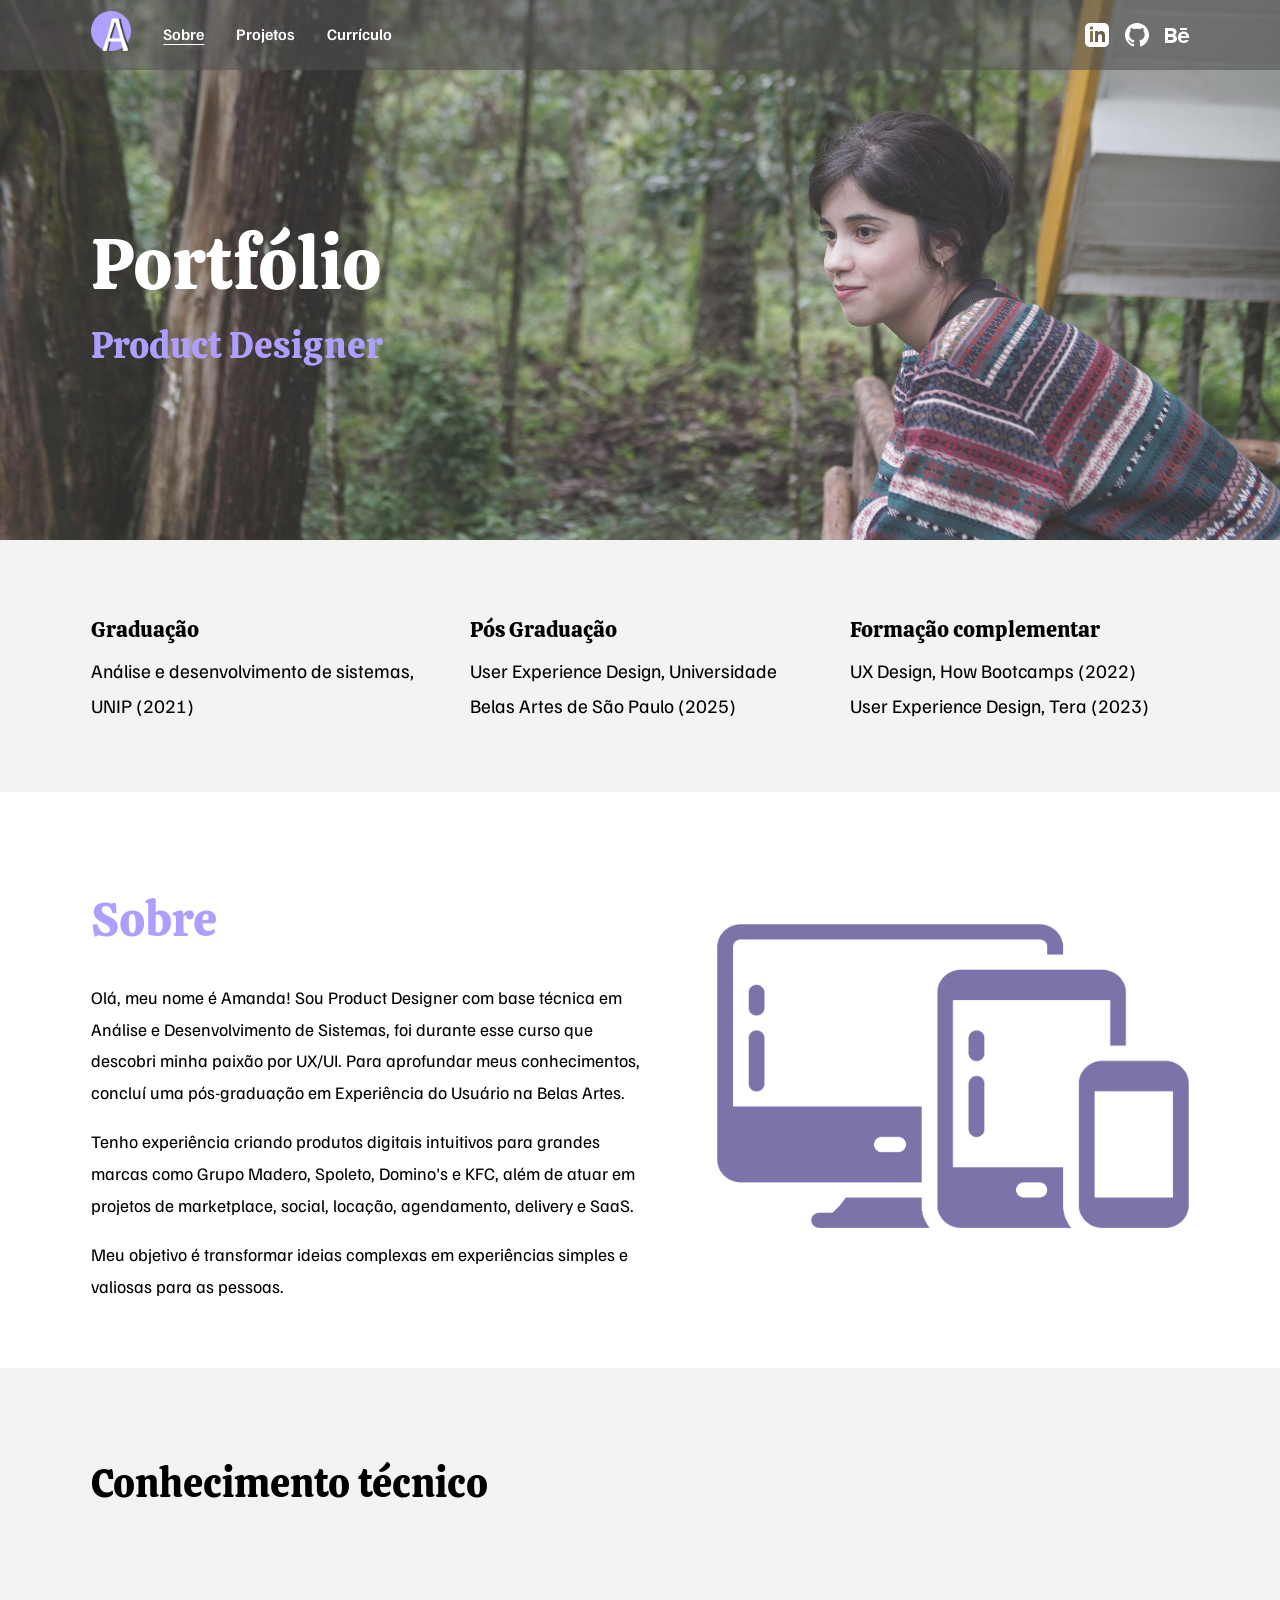
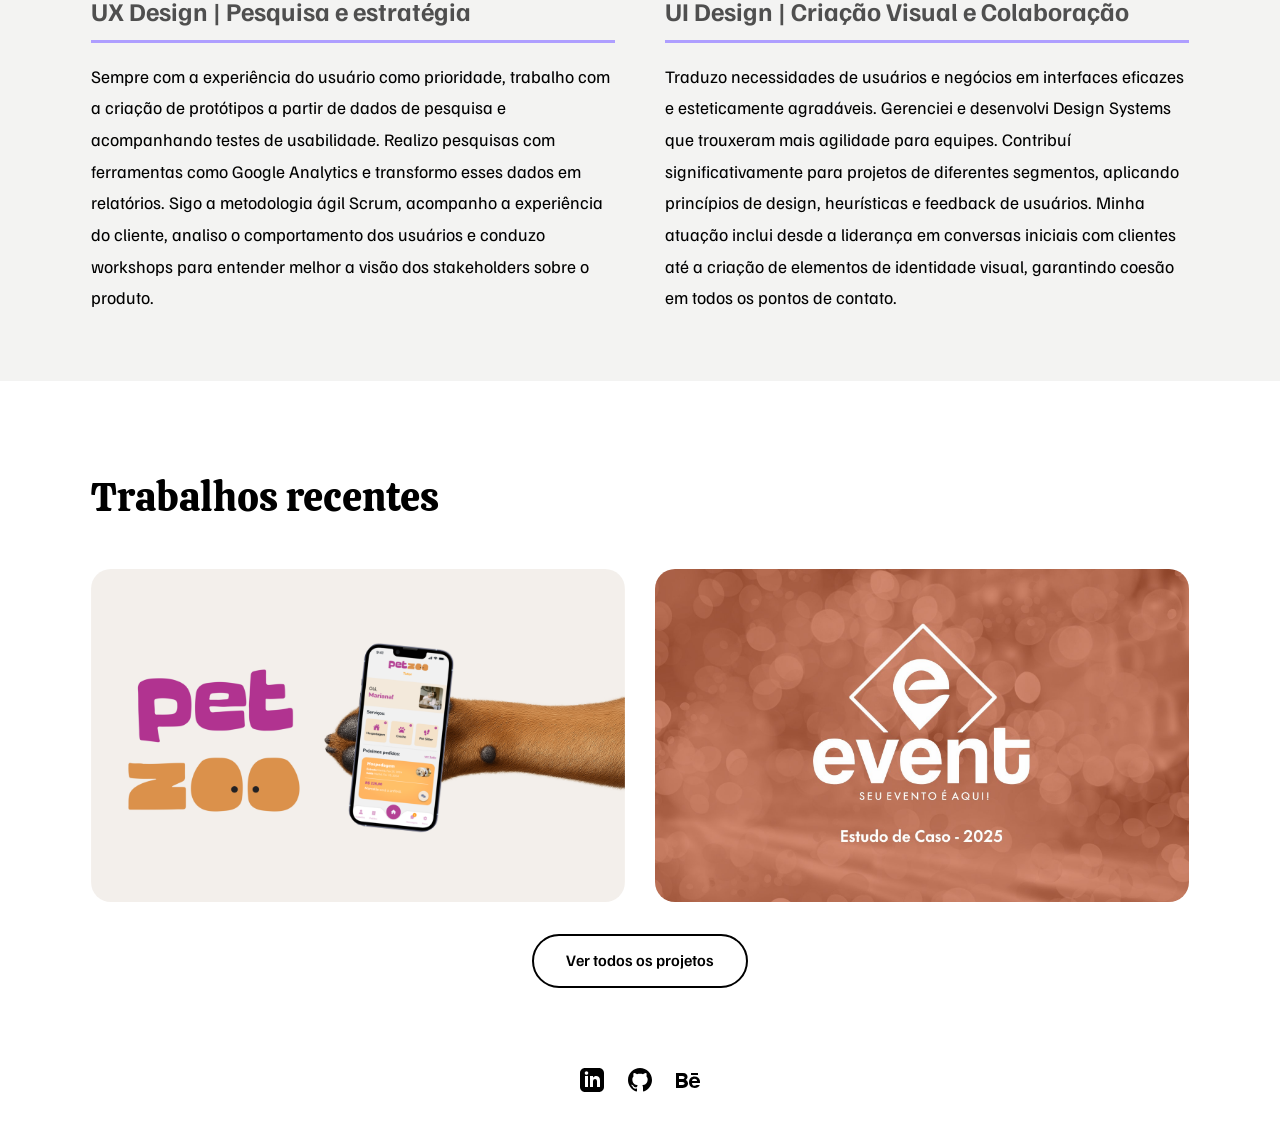
==== index.html @ efbb7764 "chore: first commit" ====
<!DOCTYPE html>
<html lang="pt-BR">

<head>
  <meta charset="utf-8">
  <meta name="viewport" content="width=device-width, initial-scale=1">
  <title>Portfólio | Amanda Costa | Explore Minha Jornada</title>
  <meta name="description" content="Conheça o portfólio de Amanda, product designer com experiência em grandes marcas e expertise em UX e design de interface, atualmente cursando pós-graduação em SP.">
  <meta property="og:title" content="Portfólio | Amanda Costa | Explore Minha Jornada">
  <meta property="og:description" content="Conheça o portfólio de Amanda, product designer com experiência em grandes marcas e expertise em UX e design de interface, atualmente cursando pós-graduação em SP.">
  <meta property="og:image" content="img/capa-petzoo.png">
  <meta property="og:url" content="https://amandacosta.net/">
  <link rel="icon" href="img/favicon.ico">
  <link rel="preconnect" href="https://fonts.googleapis.com">
  <link rel="preconnect" href="https://fonts.gstatic.com" crossorigin>
  <link href="https://fonts.googleapis.com/css2?family=Familjen+Grotesk:ital,wght@0,400;0,600;0,700;1,400;1,700&family=Calistoga&display=swap" rel="stylesheet">
  <link rel="stylesheet" href="styleguide.css">
  <link rel="stylesheet" href="style.css">
</head>

<body>

  <!-- Header -->
  <header class="header">
    <div class="container header-inner">
      <a href="index.html" class="logo">
        <img src="img/logo.png" alt="Portfólio | Amanda Costa">
      </a>
      <nav class="nav-desktop">
        <a href="index.html" class="active">Sobre</a>
        <a href="projetos/index.html">Projetos</a>
        <a href="https://drive.google.com/file/d/1pjZBLQrplAM-iKHVY3zq04LbxBkUVY1t/view?usp=drivesdk" target="_blank" rel="noopener">Currículo</a>
      </nav>
      <div class="social-icons header-social">
        <a href="https://www.linkedin.com/in/amanda-costa-142053214/" target="_blank" rel="noopener" aria-label="LinkedIn">
          <svg xmlns="http://www.w3.org/2000/svg" width="24" height="24" viewBox="0 0 24 24" fill="currentColor">
            <path d="M19 0h-14c-2.761 0-5 2.239-5 5v14c0 2.761 2.239 5 5 5h14c2.762 0 5-2.239 5-5v-14c0-2.761-2.238-5-5-5zm-11 19h-3v-11h3v11zm-1.5-12.268c-.966 0-1.75-.79-1.75-1.764s.784-1.764 1.75-1.764 1.75.79 1.75 1.764-.783 1.764-1.75 1.764zm13.5 12.268h-3v-5.604c0-3.368-4-3.113-4 0v5.604h-3v-11h3v1.765c1.396-2.586 7-2.777 7 2.476v6.759z"/>
          </svg>
        </a>
        <a href="https://github.com/amanda-costa" target="_blank" rel="noopener" aria-label="GitHub">
          <svg xmlns="http://www.w3.org/2000/svg" width="24" height="24" viewBox="0 0 24 24" fill="currentColor">
            <path d="M12 0c-6.626 0-12 5.373-12 12 0 5.302 3.438 9.8 8.207 11.387.599.111.793-.261.793-.577v-2.234c-3.338.726-4.033-1.416-4.033-1.416-.546-1.387-1.333-1.756-1.333-1.756-1.089-.745.083-.729.083-.729 1.205.084 1.839 1.237 1.839 1.237 1.07 1.834 2.807 1.304 3.492.997.107-.775.418-1.305.762-1.604-2.665-.305-5.467-1.334-5.467-5.931 0-1.311.469-2.381 1.236-3.221-.124-.303-.535-1.524.117-3.176 0 0 1.008-.322 3.301 1.23.957-.266 1.983-.399 3.003-.404 1.02.005 2.047.138 3.006.404 2.291-1.552 3.297-1.23 3.297-1.23.653 1.653.242 2.874.118 3.176.77.84 1.235 1.911 1.235 3.221 0 4.609-2.807 5.624-5.479 5.921.43.372.823 1.102.823 2.222v3.293c0 .319.192.694.801.576 4.765-1.589 8.199-6.086 8.199-11.386 0-6.627-5.373-12-12-12z"/>
          </svg>
        </a>
        <a href="https://www.behance.net/amandacosta72" target="_blank" rel="noopener" aria-label="Behance">
          <svg xmlns="http://www.w3.org/2000/svg" width="24" height="24" viewBox="0 0 24 24" fill="currentColor">
            <path d="M22 7h-7v-2h7v2zm1.726 10c-.442 1.297-2.029 3-5.101 3-3.074 0-5.564-1.729-5.564-5.675 0-3.91 2.325-5.92 5.466-5.92 3.082 0 4.964 1.782 5.375 4.426.078.506.109 1.188.095 2.14h-8.027c.13 3.211 3.483 3.312 4.588 2.029h3.168zm-7.686-4h5.025c-.154-1.545-1.085-2.348-2.537-2.348-1.49 0-2.285.852-2.488 2.348zm-9.574 6.988h-6.466v-14.967h6.953c5.476.081 5.58 5.444 2.72 6.906 3.461 1.26 3.577 8.061-3.207 8.061zm-3.466-8.988h3.584c2.508 0 2.906-3-.312-3h-3.272v3zm3.391 3h-3.391v3.016h3.341c3.055 0 2.868-3.016.05-3.016z"/>
          </svg>
        </a>
      </div>
      <button class="hamburger" aria-label="Abrir menu">
        <span></span><span></span><span></span>
      </button>
    </div>
  </header>

  <!-- Mobile nav overlay -->
  <div class="mobile-nav" id="mobileNav">
    <a href="index.html" class="active">Sobre</a>
    <a href="projetos/index.html">Projetos</a>
    <a href="https://drive.google.com/file/d/1pjZBLQrplAM-iKHVY3zq04LbxBkUVY1t/view?usp=drivesdk" target="_blank" rel="noopener">Currículo</a>
    <div class="social-icons">
      <a href="https://www.linkedin.com/in/amanda-costa-142053214/" target="_blank" rel="noopener" aria-label="LinkedIn">
        <svg xmlns="http://www.w3.org/2000/svg" width="24" height="24" viewBox="0 0 24 24" fill="currentColor">
          <path d="M19 0h-14c-2.761 0-5 2.239-5 5v14c0 2.761 2.239 5 5 5h14c2.762 0 5-2.239 5-5v-14c0-2.761-2.238-5-5-5zm-11 19h-3v-11h3v11zm-1.5-12.268c-.966 0-1.75-.79-1.75-1.764s.784-1.764 1.75-1.764 1.75.79 1.75 1.764-.783 1.764-1.75 1.764zm13.5 12.268h-3v-5.604c0-3.368-4-3.113-4 0v5.604h-3v-11h3v1.765c1.396-2.586 7-2.777 7 2.476v6.759z"/>
        </svg>
      </a>
      <a href="https://github.com/amanda-costa" target="_blank" rel="noopener" aria-label="GitHub">
        <svg xmlns="http://www.w3.org/2000/svg" width="24" height="24" viewBox="0 0 24 24" fill="currentColor">
          <path d="M12 0c-6.626 0-12 5.373-12 12 0 5.302 3.438 9.8 8.207 11.387.599.111.793-.261.793-.577v-2.234c-3.338.726-4.033-1.416-4.033-1.416-.546-1.387-1.333-1.756-1.333-1.756-1.089-.745.083-.729.083-.729 1.205.084 1.839 1.237 1.839 1.237 1.07 1.834 2.807 1.304 3.492.997.107-.775.418-1.305.762-1.604-2.665-.305-5.467-1.334-5.467-5.931 0-1.311.469-2.381 1.236-3.221-.124-.303-.535-1.524.117-3.176 0 0 1.008-.322 3.301 1.23.957-.266 1.983-.399 3.003-.404 1.02.005 2.047.138 3.006.404 2.291-1.552 3.297-1.23 3.297-1.23.653 1.653.242 2.874.118 3.176.77.84 1.235 1.911 1.235 3.221 0 4.609-2.807 5.624-5.479 5.921.43.372.823 1.102.823 2.222v3.293c0 .319.192.694.801.576 4.765-1.589 8.199-6.086 8.199-11.386 0-6.627-5.373-12-12-12z"/>
        </svg>
      </a>
      <a href="https://www.behance.net/amandacosta72" target="_blank" rel="noopener" aria-label="Behance">
        <svg xmlns="http://www.w3.org/2000/svg" width="24" height="24" viewBox="0 0 24 24" fill="currentColor">
          <path d="M22 7h-7v-2h7v2zm1.726 10c-.442 1.297-2.029 3-5.101 3-3.074 0-5.564-1.729-5.564-5.675 0-3.91 2.325-5.92 5.466-5.92 3.082 0 4.964 1.782 5.375 4.426.078.506.109 1.188.095 2.14h-8.027c.13 3.211 3.483 3.312 4.588 2.029h3.168zm-7.686-4h5.025c-.154-1.545-1.085-2.348-2.537-2.348-1.49 0-2.285.852-2.488 2.348zm-9.574 6.988h-6.466v-14.967h6.953c5.476.081 5.58 5.444 2.72 6.906 3.461 1.26 3.577 8.061-3.207 8.061zm-3.466-8.988h3.584c2.508 0 2.906-3-.312-3h-3.272v3zm3.391 3h-3.391v3.016h3.341c3.055 0 2.868-3.016.05-3.016z"/>
        </svg>
      </a>
    </div>
  </div>

  <main>

    <!-- Hero -->
    <section class="hero hero-home" style="background-image: url('img/hero-bg.jpg')">
      <div class="container">
        <h1>Portfólio</h1>
        <h2>Product Designer</h2>
      </div>
    </section>

    <!-- Education -->
    <section class="section section-light">
      <div class="container">
        <div class="education-grid">
          <div>
            <h3>Graduação</h3>
            <p>Análise e desenvolvimento de sistemas, UNIP (2021)</p>
          </div>
          <div>
            <h3>Pós Graduação</h3>
            <p>User Experience Design, Universidade Belas Artes de São Paulo (2025)</p>
          </div>
          <div>
            <h3>Formação complementar</h3>
            <p>UX Design, How Bootcamps (2022)<br>User Experience Design, Tera (2023)</p>
          </div>
        </div>
      </div>
    </section>

    <!-- About -->
    <section class="section section-white">
      <div class="container">
        <div class="about-grid">
          <div>
            <h2>Sobre</h2>
            <p>Olá, meu nome é Amanda! Sou Product Designer com base técnica em Análise e Desenvolvimento de Sistemas, foi durante esse curso que descobri minha paixão por UX/UI. Para aprofundar meus conhecimentos, concluí uma pós-graduação em Experiência do Usuário na Belas Artes.</p>
            <p>Tenho experiência criando produtos digitais intuitivos para grandes marcas como Grupo Madero, Spoleto, Domino's e KFC, além de atuar em projetos de marketplace, social, locação, agendamento, delivery e SaaS.</p>
            <p>Meu objetivo é transformar ideias complexas em experiências simples e valiosas para as pessoas.</p>
          </div>
          <div class="about-image">
            <img src="img/about-portrait.png" alt="Amanda Costa">
          </div>
        </div>
      </div>
    </section>

    <!-- Technical Knowledge -->
    <section class="section section-light">
      <div class="container">
        <div class="skills-grid">
          <h2>Conhecimento técnico</h2>
          <div>
            <h3>UX Design | Pesquisa e estratégia</h3>
            <p>Sempre com a experiência do usuário como prioridade, trabalho com a criação de protótipos a partir de dados de pesquisa e acompanhando testes de usabilidade. Realizo pesquisas com ferramentas como Google Analytics e transformo esses dados em relatórios. Sigo a metodologia ágil Scrum, acompanho a experiência do cliente, analiso o comportamento dos usuários e conduzo workshops para entender melhor a visão dos stakeholders sobre o produto.</p>
          </div>
          <div>
            <h3>UI Design | Criação Visual e Colaboração</h3>
            <p>Traduzo necessidades de usuários e negócios em interfaces eficazes e esteticamente agradáveis. Gerenciei e desenvolvi Design Systems que trouxeram mais agilidade para equipes. Contribuí significativamente para projetos de diferentes segmentos, aplicando princípios de design, heurísticas e feedback de usuários. Minha atuação inclui desde a liderança em conversas iniciais com clientes até a criação de elementos de identidade visual, garantindo coesão em todos os pontos de contato.</p>
          </div>
        </div>
      </div>
    </section>

    <!-- Recent Work -->
    <section class="section section-white">
      <div class="container">
        <h2 class="section-title">Trabalhos recentes</h2>
        <div class="projects-grid">
          <a href="projetos/petzoo.html" class="project-card">
            <img src="img/capa-petzoo.png" alt="Petzoo">
            <div class="project-overlay">
              <h3>Petzoo</h3>
            </div>
          </a>
          <a href="projetos/event.html" class="project-card">
            <img src="img/capa-event.jpg" alt="Event - Estudo de Caso">
            <div class="project-overlay">
              <h3>Event - Estudo de Caso</h3>
            </div>
          </a>
        </div>
        <div style="text-align: center; margin-top: 2rem;">
          <a href="projetos/index.html" class="btn-outline">Ver todos os projetos</a>
        </div>
      </div>
    </section>

  </main>

  <!-- Footer -->
  <footer class="footer">
    <div class="social-icons">
      <a href="https://www.linkedin.com/in/amanda-costa-142053214/" target="_blank" rel="noopener" aria-label="LinkedIn">
        <svg xmlns="http://www.w3.org/2000/svg" width="24" height="24" viewBox="0 0 24 24" fill="currentColor">
          <path d="M19 0h-14c-2.761 0-5 2.239-5 5v14c0 2.761 2.239 5 5 5h14c2.762 0 5-2.239 5-5v-14c0-2.761-2.238-5-5-5zm-11 19h-3v-11h3v11zm-1.5-12.268c-.966 0-1.75-.79-1.75-1.764s.784-1.764 1.75-1.764 1.75.79 1.75 1.764-.783 1.764-1.75 1.764zm13.5 12.268h-3v-5.604c0-3.368-4-3.113-4 0v5.604h-3v-11h3v1.765c1.396-2.586 7-2.777 7 2.476v6.759z"/>
        </svg>
      </a>
      <a href="https://github.com/amanda-costa" target="_blank" rel="noopener" aria-label="GitHub">
        <svg xmlns="http://www.w3.org/2000/svg" width="24" height="24" viewBox="0 0 24 24" fill="currentColor">
          <path d="M12 0c-6.626 0-12 5.373-12 12 0 5.302 3.438 9.8 8.207 11.387.599.111.793-.261.793-.577v-2.234c-3.338.726-4.033-1.416-4.033-1.416-.546-1.387-1.333-1.756-1.333-1.756-1.089-.745.083-.729.083-.729 1.205.084 1.839 1.237 1.839 1.237 1.07 1.834 2.807 1.304 3.492.997.107-.775.418-1.305.762-1.604-2.665-.305-5.467-1.334-5.467-5.931 0-1.311.469-2.381 1.236-3.221-.124-.303-.535-1.524.117-3.176 0 0 1.008-.322 3.301 1.23.957-.266 1.983-.399 3.003-.404 1.02.005 2.047.138 3.006.404 2.291-1.552 3.297-1.23 3.297-1.23.653 1.653.242 2.874.118 3.176.77.84 1.235 1.911 1.235 3.221 0 4.609-2.807 5.624-5.479 5.921.43.372.823 1.102.823 2.222v3.293c0 .319.192.694.801.576 4.765-1.589 8.199-6.086 8.199-11.386 0-6.627-5.373-12-12-12z"/>
        </svg>
      </a>
      <a href="https://www.behance.net/amandacosta72" target="_blank" rel="noopener" aria-label="Behance">
        <svg xmlns="http://www.w3.org/2000/svg" width="24" height="24" viewBox="0 0 24 24" fill="currentColor">
          <path d="M22 7h-7v-2h7v2zm1.726 10c-.442 1.297-2.029 3-5.101 3-3.074 0-5.564-1.729-5.564-5.675 0-3.91 2.325-5.92 5.466-5.92 3.082 0 4.964 1.782 5.375 4.426.078.506.109 1.188.095 2.14h-8.027c.13 3.211 3.483 3.312 4.588 2.029h3.168zm-7.686-4h5.025c-.154-1.545-1.085-2.348-2.537-2.348-1.49 0-2.285.852-2.488 2.348zm-9.574 6.988h-6.466v-14.967h6.953c5.476.081 5.58 5.444 2.72 6.906 3.461 1.26 3.577 8.061-3.207 8.061zm-3.466-8.988h3.584c2.508 0 2.906-3-.312-3h-3.272v3zm3.391 3h-3.391v3.016h3.341c3.055 0 2.868-3.016.05-3.016z"/>
        </svg>
      </a>
    </div>
  </footer>

  <script>
    document.querySelector('.hamburger').addEventListener('click', function () {
      document.getElementById('mobileNav').classList.toggle('open');
      this.classList.toggle('open');
    });
  </script>

</body>

</html>
---- styleguide.css ----
:root {
  --white: #ffffff;
  --black: #000000;
  --accent: hsl(250, 100%, 81%);         /* lavender #A08AFF */
  --light-accent: hsl(60, 4%, 95%);      /* cream #F4F4F2 */
  --dark-accent: hsl(0, 0%, 31%);        /* dark gray #4F4F4F */
  --font-heading: 'Calistoga', serif;
  --font-body: 'Familjen Grotesk', sans-serif;
}
---- style.css ----
/* ==========================================================================
   Amanda Costa - Product Designer Portfolio
   ========================================================================== */

* {
  box-sizing: border-box;
}

html {
  scroll-behavior: smooth;
}

body {
  font-family: var(--font-body);
  margin: 0;
  padding: 0;
  line-height: 1.6;
  color: var(--black);
}

h1, h2, h3, h4, h5, h6 {
  font-family: var(--font-heading);
  font-weight: 400;
}

img {
  max-width: 100%;
  height: auto;
}

a.no-effect {
  text-decoration: none;
  color: inherit;
}

a.no-effect:hover,
a.no-effect:focus,
a.no-effect:active {
  text-decoration: none;
  color: inherit;
}

/* ==========================================================================
   Header
   ========================================================================== */

.header {
  position: fixed;
  top: 0;
  left: 0;
  width: 100%;
  z-index: 1000;
  background: rgba(79, 79, 79, 0.57);
  height: 70px;
}

.header-inner {
  display: flex;
  align-items: center;
  gap: 32px;
  height: 100%;
}

.header .logo img {
  height: 40px;
}

.nav-desktop {
  display: flex;
  gap: 32px;
  align-items: center;
}

.nav-desktop a {
  color: var(--white);
  font-size: 16px;
  font-weight: 600;
  text-decoration: none;
  transition: color 0.3s;
}

.nav-desktop a:hover {
  text-decoration: underline;
  text-underline-offset: 4px;
}

.nav-desktop a.active {
  color: var(--white);
  text-decoration: underline;
  text-underline-offset: 4px;
}

.header-social {
  display: flex;
  gap: 16px;
  align-items: center;
  margin-left: auto;
}

.header-social a {
  color: var(--white);
  text-decoration: none;
  transition: color 0.3s;
  display: flex;
}

.header-social a:hover {
  color: var(--accent);
}

/* Hamburger */
.hamburger {
  display: none;
  flex-direction: column;
  justify-content: space-between;
  width: 28px;
  height: 20px;
  cursor: pointer;
  background: none;
  border: none;
  padding: 0;
  z-index: 1001;
}

.hamburger span {
  display: block;
  width: 100%;
  height: 3px;
  background: var(--white);
  border-radius: 2px;
  transition: 0.3s;
}

.hamburger.open span:nth-child(1) {
  transform: rotate(45deg) translate(6px, 6px);
}

.hamburger.open span:nth-child(2) {
  opacity: 0;
}

.hamburger.open span:nth-child(3) {
  transform: rotate(-45deg) translate(6px, -6px);
}

/* Mobile Nav */
.mobile-nav {
  position: fixed;
  top: 0;
  left: 0;
  width: 100%;
  height: 100vh;
  background: rgba(79, 79, 79, 0.98);
  display: flex;
  flex-direction: column;
  justify-content: center;
  align-items: center;
  gap: 32px;
  z-index: 999;
  opacity: 0;
  pointer-events: none;
  transition: opacity 0.3s;
}

.mobile-nav.open {
  opacity: 1;
  pointer-events: all;
}

.mobile-nav a {
  color: var(--white);
  font-size: 24px;
  font-weight: 600;
  text-decoration: none;
  transition: color 0.3s;
}

.mobile-nav a:hover,
.mobile-nav a.active {
  color: var(--accent);
}

.mobile-nav .social-icons {
  display: flex;
  gap: 24px;
  margin-top: 16px;
}

.mobile-nav .social-icons a {
  font-size: 20px;
  display: flex;
}

/* ==========================================================================
   Hero
   ========================================================================== */

.hero {
  min-height: 60vh;
  background-size: cover;
  background-position: 68% 31%;
  position: relative;
  display: flex;
  align-items: center;
  padding: 140px 0 80px;
}

.hero.subpage {
  min-height: auto;
  background-color: var(--white);
  padding: 120px 0 60px;
}

.hero.subpage::before {
  display: none;
}

.hero.subpage h1 {
  color: var(--black);
}

.hero.subpage h2 {
  color: var(--dark-accent);
}

.hero.hero-projetos {
  background-color: var(--accent);
  padding: 100px 0 40px;
}

.hero.hero-projetos h1 {
  color: var(--white);
  font-size: 3.2rem;
  margin-bottom: 12px;
}

.hero.hero-projetos h2 {
  color: rgba(255, 255, 255, 1.0);
  font-size: 1.3rem;
  font-weight: 400;
}

.hero::before {
  content: '';
  position: absolute;
  top: 0;
  left: 0;
  width: 100%;
  height: 100%;
  background: rgba(200, 200, 200, 0.20);
}

.hero .container {
  position: relative;
  z-index: 1;
  text-align: left;
  max-width: 1200px;
  width: 100%;
}

.hero h1 {
  color: var(--white);
  font-size: 4.5rem;
  margin: 0 0 12px 0;
  line-height: 1.1;
}

.hero h2 {
  color: var(--accent);
  font-size: 2.3rem;
  font-family: var(--font-heading);
  margin: 0;
}

/* ==========================================================================
   Sections
   ========================================================================== */

.section {
  padding: 50px 0;
}

.section-white {
  background: var(--white);
  color: var(--black);
}

.section-light {
  background: var(--light-accent);
  color: var(--black);
}

.section-dark {
  background: var(--dark-accent);
  color: var(--white);
}

.container {
  max-width: 1200px;
  margin: 0 auto;
  padding: 0 4vw;
}

.section-title {
  font-size: 2.5rem;
  color: var(--black);
  margin-bottom: 40px;
}

/* ==========================================================================
   Education (3-column)
   ========================================================================== */

.education-grid {
  display: grid;
  grid-template-columns: repeat(3, 1fr);
  gap: 40px;
}

.education-grid h3 {
  font-size: 1.4rem;
  margin-bottom: 0px;
}

.education-grid p {
  font-size: 1.2rem;
  line-height: 1.8;
  margin-top: 5px;
}

/* ==========================================================================
   About (2-column)
   ========================================================================== */

.about-grid {
  display: grid;
  grid-template-columns: 1.2fr 1fr;
  gap: 60px;
  align-items: center;
}

.about-grid h2 {
  font-size: 3rem;
  color: var(--accent);
  margin-bottom: 24px;
}

.about-grid p {
  font-size: 1.1rem;
  line-height: 1.8;
  margin-bottom: 16px;
  color: var(--black);
}

.about-image img {
  width: 100%;
  object-fit: contain;
}

/* ==========================================================================
   Skills (2-column)
   ========================================================================== */

.skills-grid {
  display: grid;
  grid-template-columns: repeat(2, 1fr);
  gap: 50px;
}

.skills-grid h2 {
  font-size: 2.5rem;
  margin-bottom: 0px;
  grid-column: span 2;
}

.skills-grid h3 {
  font-size: 1.6rem;
  font-family: var(--font-body);
  font-weight: 700;
  color: var(--dark-accent);
  border-bottom: 3px solid var(--accent);
  padding-bottom: 8px;
  margin-bottom: 16px;
}

.skills-grid p {
  font-size: 1.1rem;
  line-height: 1.8;
}

/* ==========================================================================
   Projects Grid
   ========================================================================== */

.projects-grid {
  display: grid;
  grid-template-columns: repeat(2, 1fr);
  gap: 30px;
}

.projects-grid.listing {
  grid-template-columns: repeat(3, 1fr);
}

.project-card {
  position: relative;
  border-radius: 20px;
  overflow: hidden;
  aspect-ratio: 16 / 10;
  display: block;
  text-decoration: none;
}

.project-card img {
  width: 100%;
  height: 100%;
  object-fit: cover;
  transition: transform 0.3s;
}

.project-card:hover img {
  transform: scale(1.05);
}

.project-overlay {
  position: absolute;
  bottom: 0;
  left: 0;
  right: 0;
  padding: 20px;
  background: linear-gradient(transparent, rgba(0, 0, 0, 0.8));
  opacity: 0;
  transition: opacity 0.3s;
  display: flex;
  align-items: flex-end;
}

.project-card:hover .project-overlay {
  opacity: 1;
}

.project-overlay h3 {
  color: var(--white);
  font-size: 1.3rem;
  font-family: var(--font-body);
  font-weight: 700;
  margin: 0;
}

/* ==========================================================================
   Buttons
   ========================================================================== */

.btn-outline {
  display: inline-block;
  padding: 12px 32px;
  border-radius: 50px;
  font-weight: 600;
  text-decoration: none;
  font-family: var(--font-body);
  font-size: 1rem;
  background: transparent;
  border: 2px solid var(--black);
  color: var(--black);
  transition: background 0.3s, color 0.3s;
  cursor: pointer;
}

.btn-outline:hover {
  background: var(--black);
  color: var(--white);
}

/* ==========================================================================
   Project Detail
   ========================================================================== */

.project-detail {
  padding-top: 70px;
  background: var(--white);
}

.project-images {
  max-width: 1400px;
  margin: 0 auto;
}

.project-images img,
.project-images video {
  width: 100%;
  display: block;
}

/* ==========================================================================
   Pagination
   ========================================================================== */

.pagination {
  display: flex;
  justify-content: space-between;
  padding: 40px 4vw;
  max-width: 1200px;
  margin: 0 auto;
}

.pagination a {
  color: var(--accent);
  font-weight: 600;
  text-decoration: none;
  transition: opacity 0.3s;
}

.pagination a:hover {
  opacity: 0.7;
}

/* ==========================================================================
   Footer
   ========================================================================== */

.footer {
  background: var(--white);
  padding: 30px 0;
  text-align: center;
}

.footer .social-icons {
  display: flex;
  justify-content: center;
  gap: 24px;
}

.footer .social-icons a {
  color: var(--black);
  text-decoration: none;
  transition: color 0.3s;
  display: flex;
}

.footer .social-icons a:hover {
  color: var(--accent);
}

/* ==========================================================================
   Utilities
   ========================================================================== */

.text-center {
  text-align: center;
}

.mt-40 {
  margin-top: 40px;
}

/* ==========================================================================
   Responsive - Tablet
   ========================================================================== */

@media (max-width: 768px) {
  .hero h1 {
    font-size: 2.5rem;
  }

  .hero h2 {
    font-size: 1.5rem;
  }

  .section {
    padding: 50px 0;
  }

  .container {
    padding: 0 6vw;
  }

  .education-grid {
    grid-template-columns: 1fr;
  }

  .about-grid {
    grid-template-columns: 1fr;
  }

  .about-grid .about-image {
    order: -1;
  }

  .skills-grid {
    grid-template-columns: 1fr;
  }

  .skills-grid h2 {
    grid-column: span 1;
  }

  .projects-grid {
    grid-template-columns: 1fr;
  }

  .projects-grid.listing {
    grid-template-columns: 1fr;
  }

  .hamburger {
    display: flex;
  }

  .nav-desktop,
  .header-social {
    display: none;
  }
}

/* ==========================================================================
   Responsive - Mobile
   ========================================================================== */

@media (max-width: 480px) {
  .hero h1 {
    font-size: 2rem;
  }

  .section-title {
    font-size: 1.8rem;
  }
}
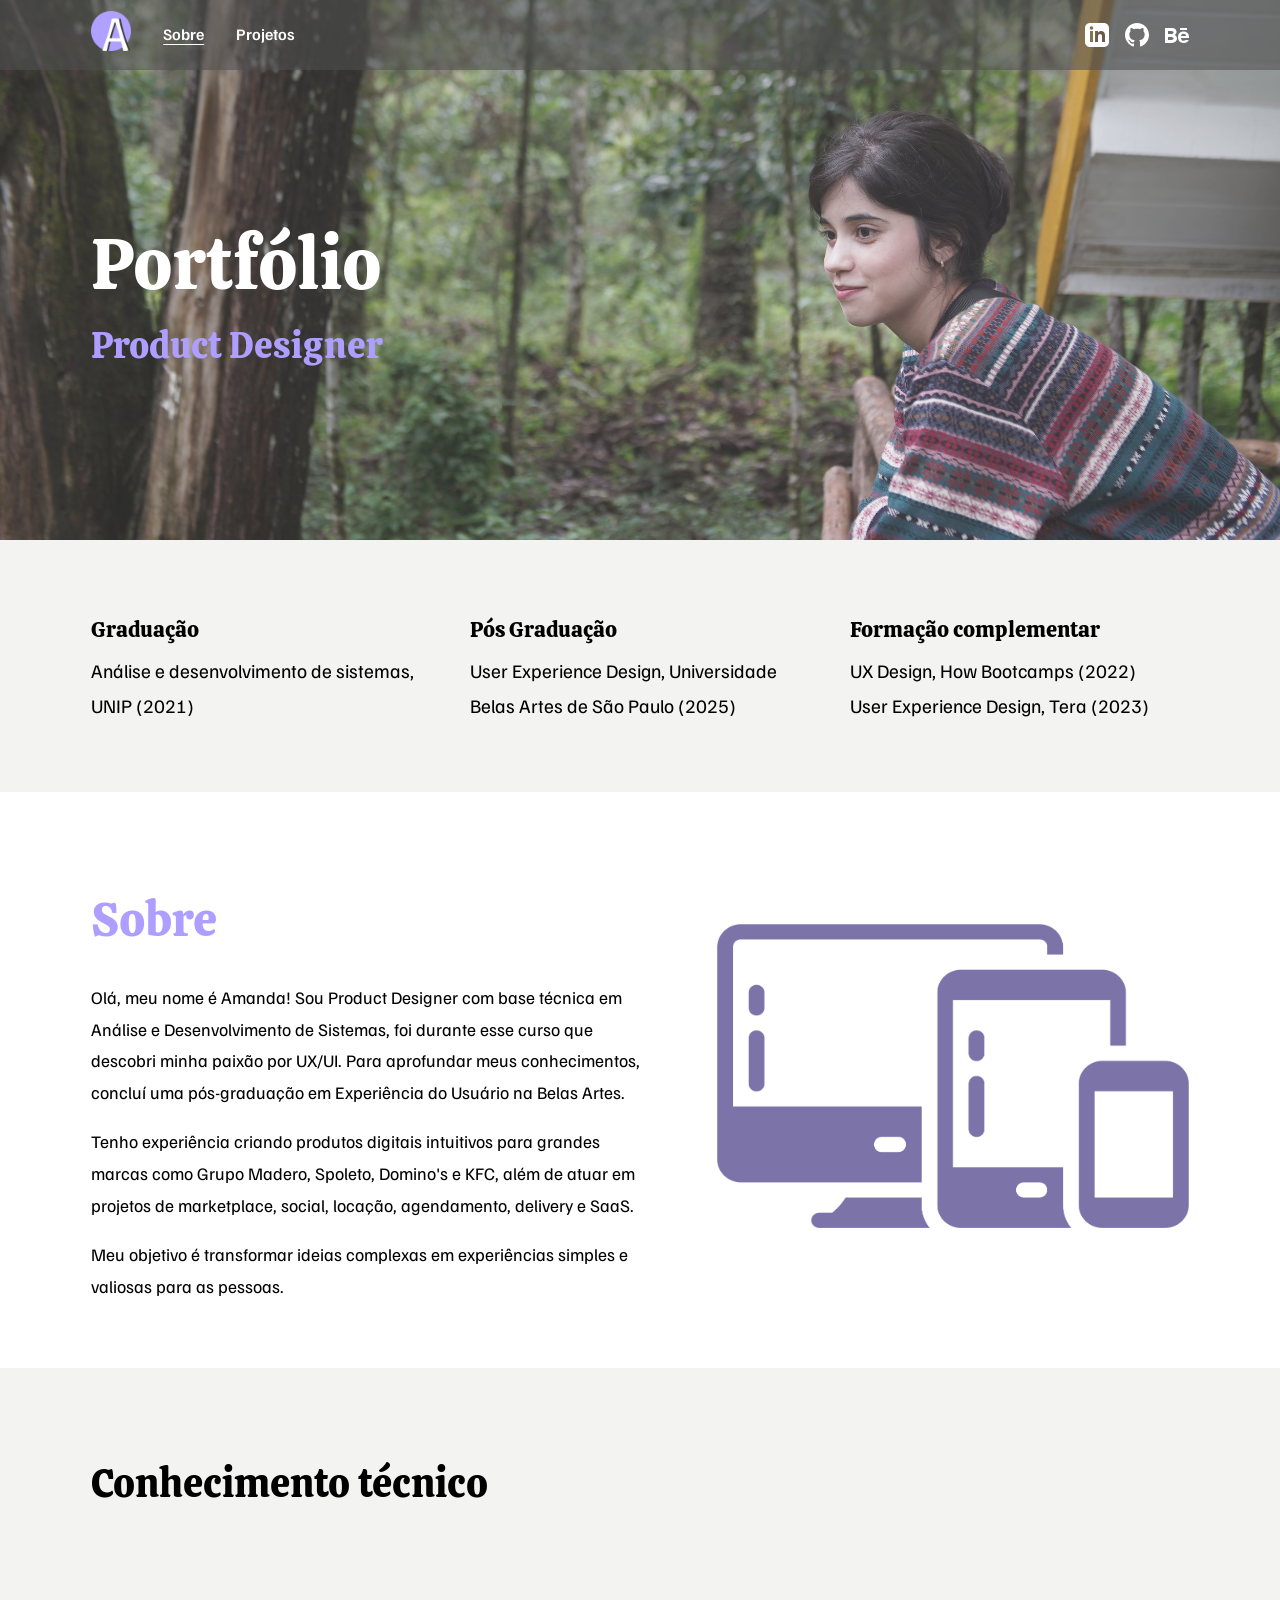
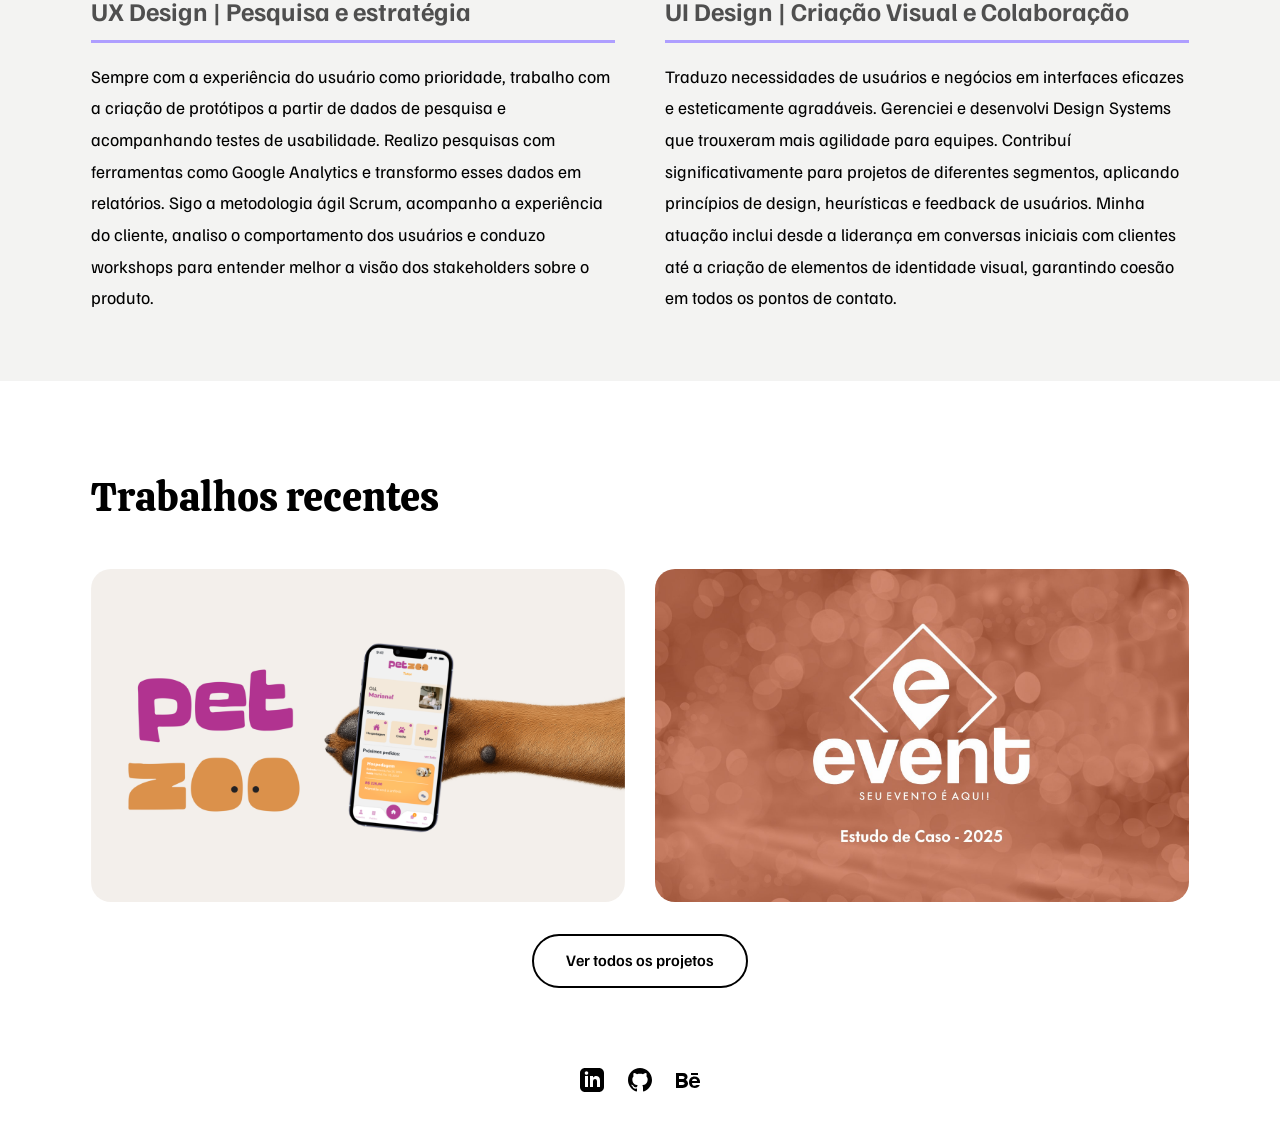
==== commit 40b9235e: "Update index.html" ====
--- a/index.html
+++ b/index.html
@@ -29,7 +29,6 @@
       <nav class="nav-desktop">
         <a href="index.html" class="active">Sobre</a>
         <a href="projetos/index.html">Projetos</a>
-        <a href="https://drive.google.com/file/d/1pjZBLQrplAM-iKHVY3zq04LbxBkUVY1t/view?usp=drivesdk" target="_blank" rel="noopener">Currículo</a>
       </nav>
       <div class="social-icons header-social">
         <a href="https://www.linkedin.com/in/amanda-costa-142053214/" target="_blank" rel="noopener" aria-label="LinkedIn">
@@ -58,7 +57,6 @@
   <div class="mobile-nav" id="mobileNav">
     <a href="index.html" class="active">Sobre</a>
     <a href="projetos/index.html">Projetos</a>
-    <a href="https://drive.google.com/file/d/1pjZBLQrplAM-iKHVY3zq04LbxBkUVY1t/view?usp=drivesdk" target="_blank" rel="noopener">Currículo</a>
     <div class="social-icons">
       <a href="https://www.linkedin.com/in/amanda-costa-142053214/" target="_blank" rel="noopener" aria-label="LinkedIn">
         <svg xmlns="http://www.w3.org/2000/svg" width="24" height="24" viewBox="0 0 24 24" fill="currentColor">
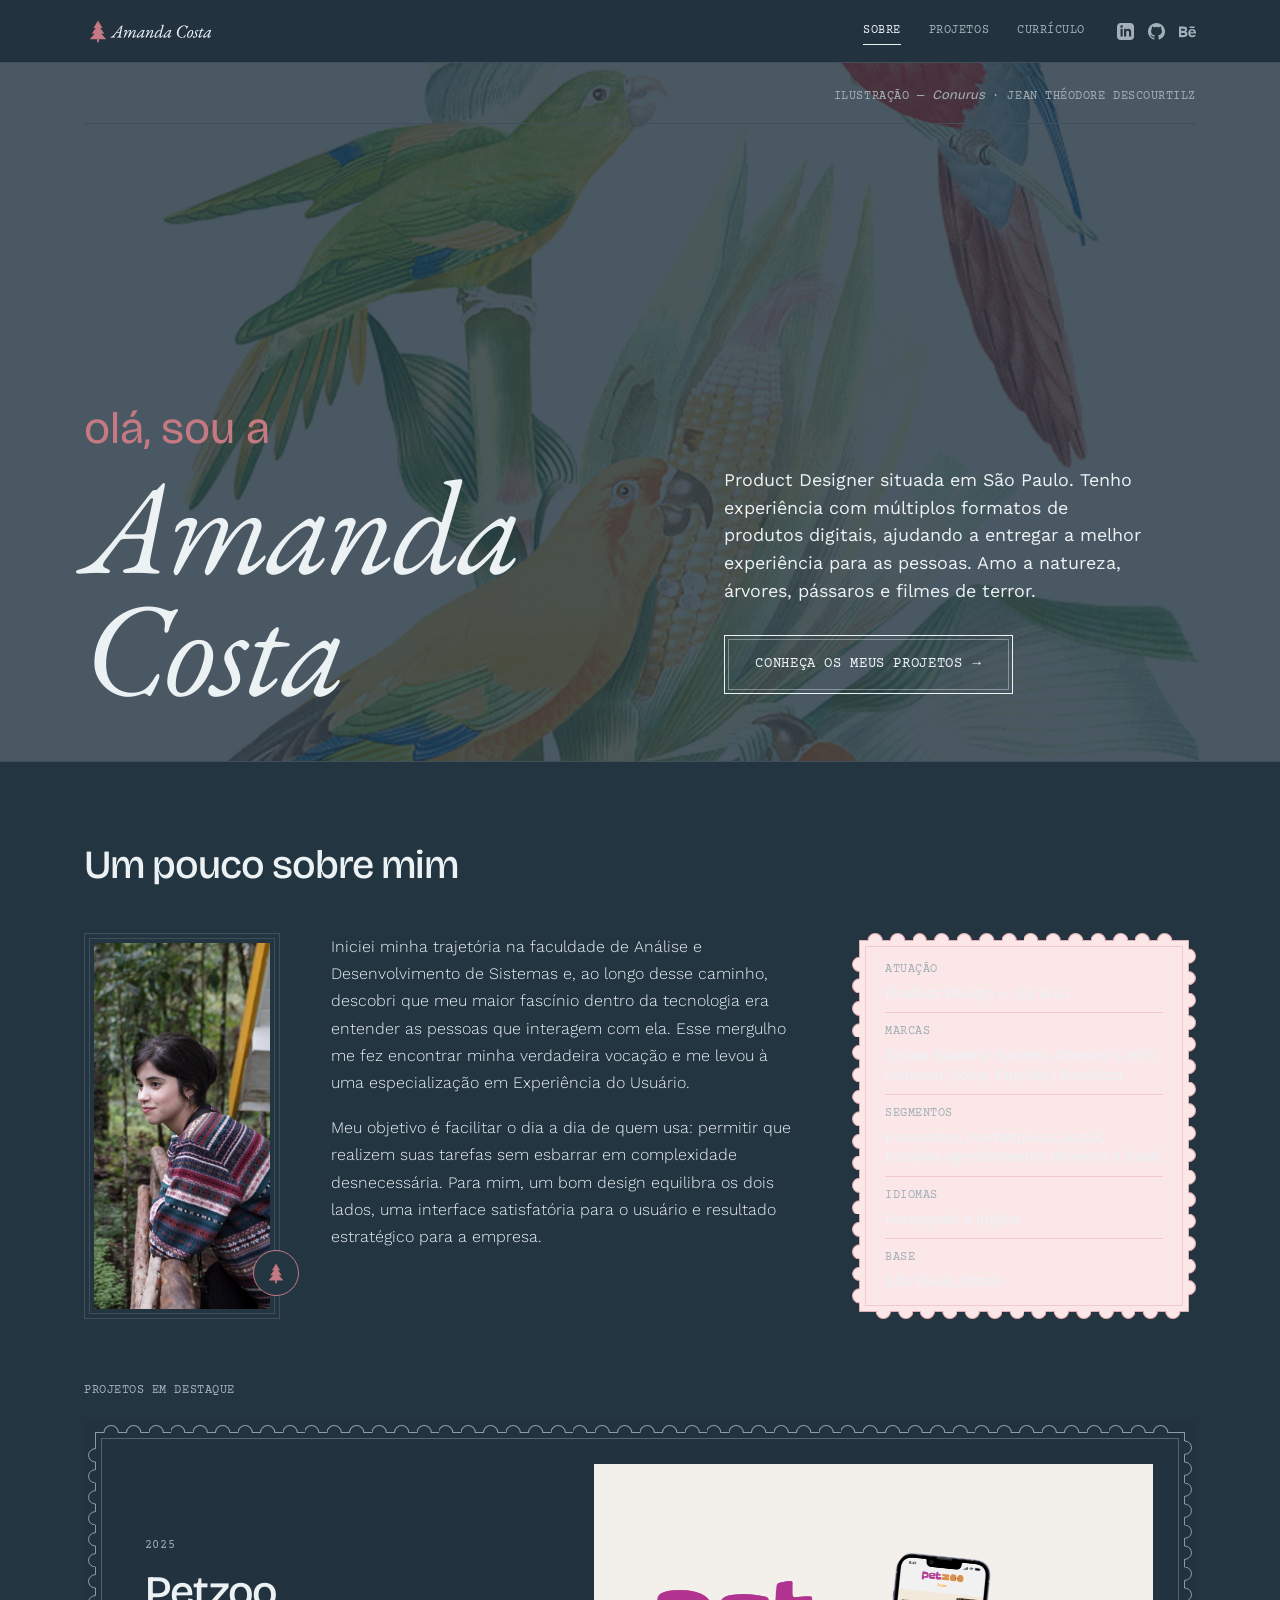
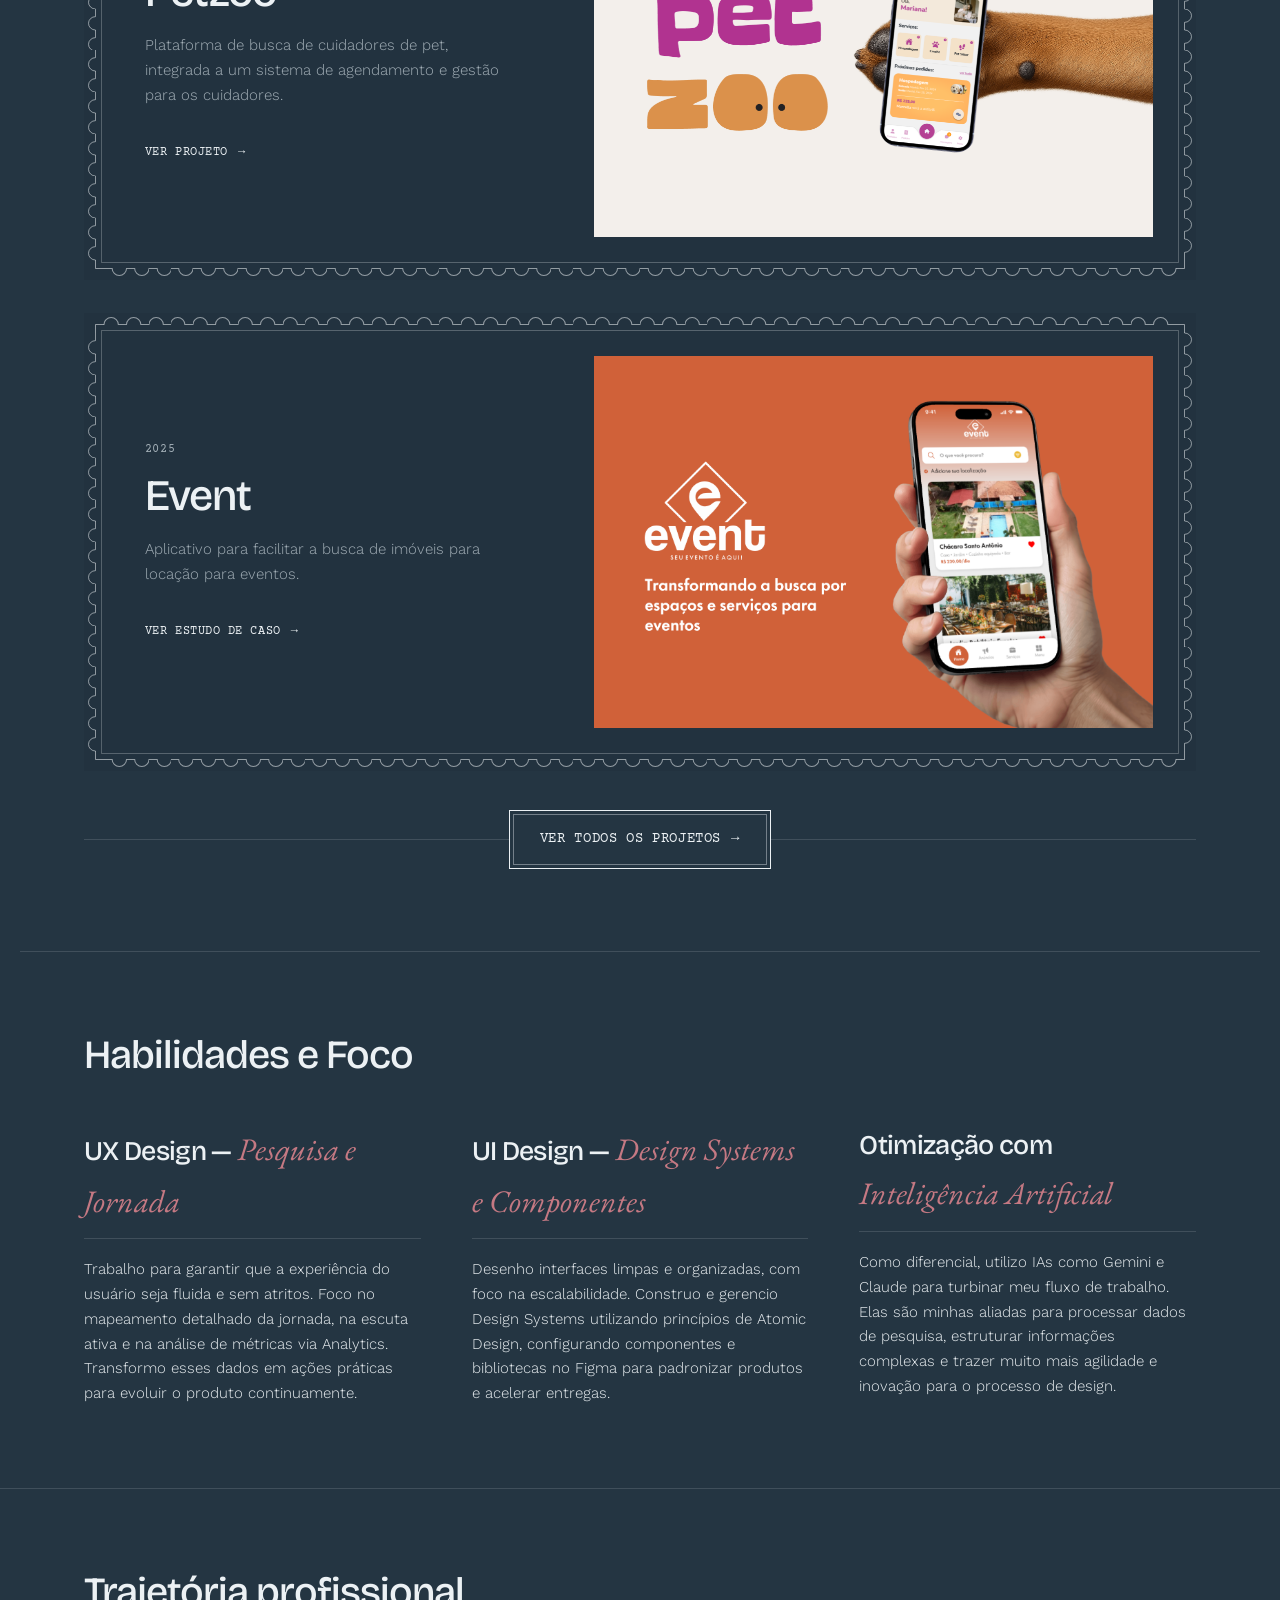
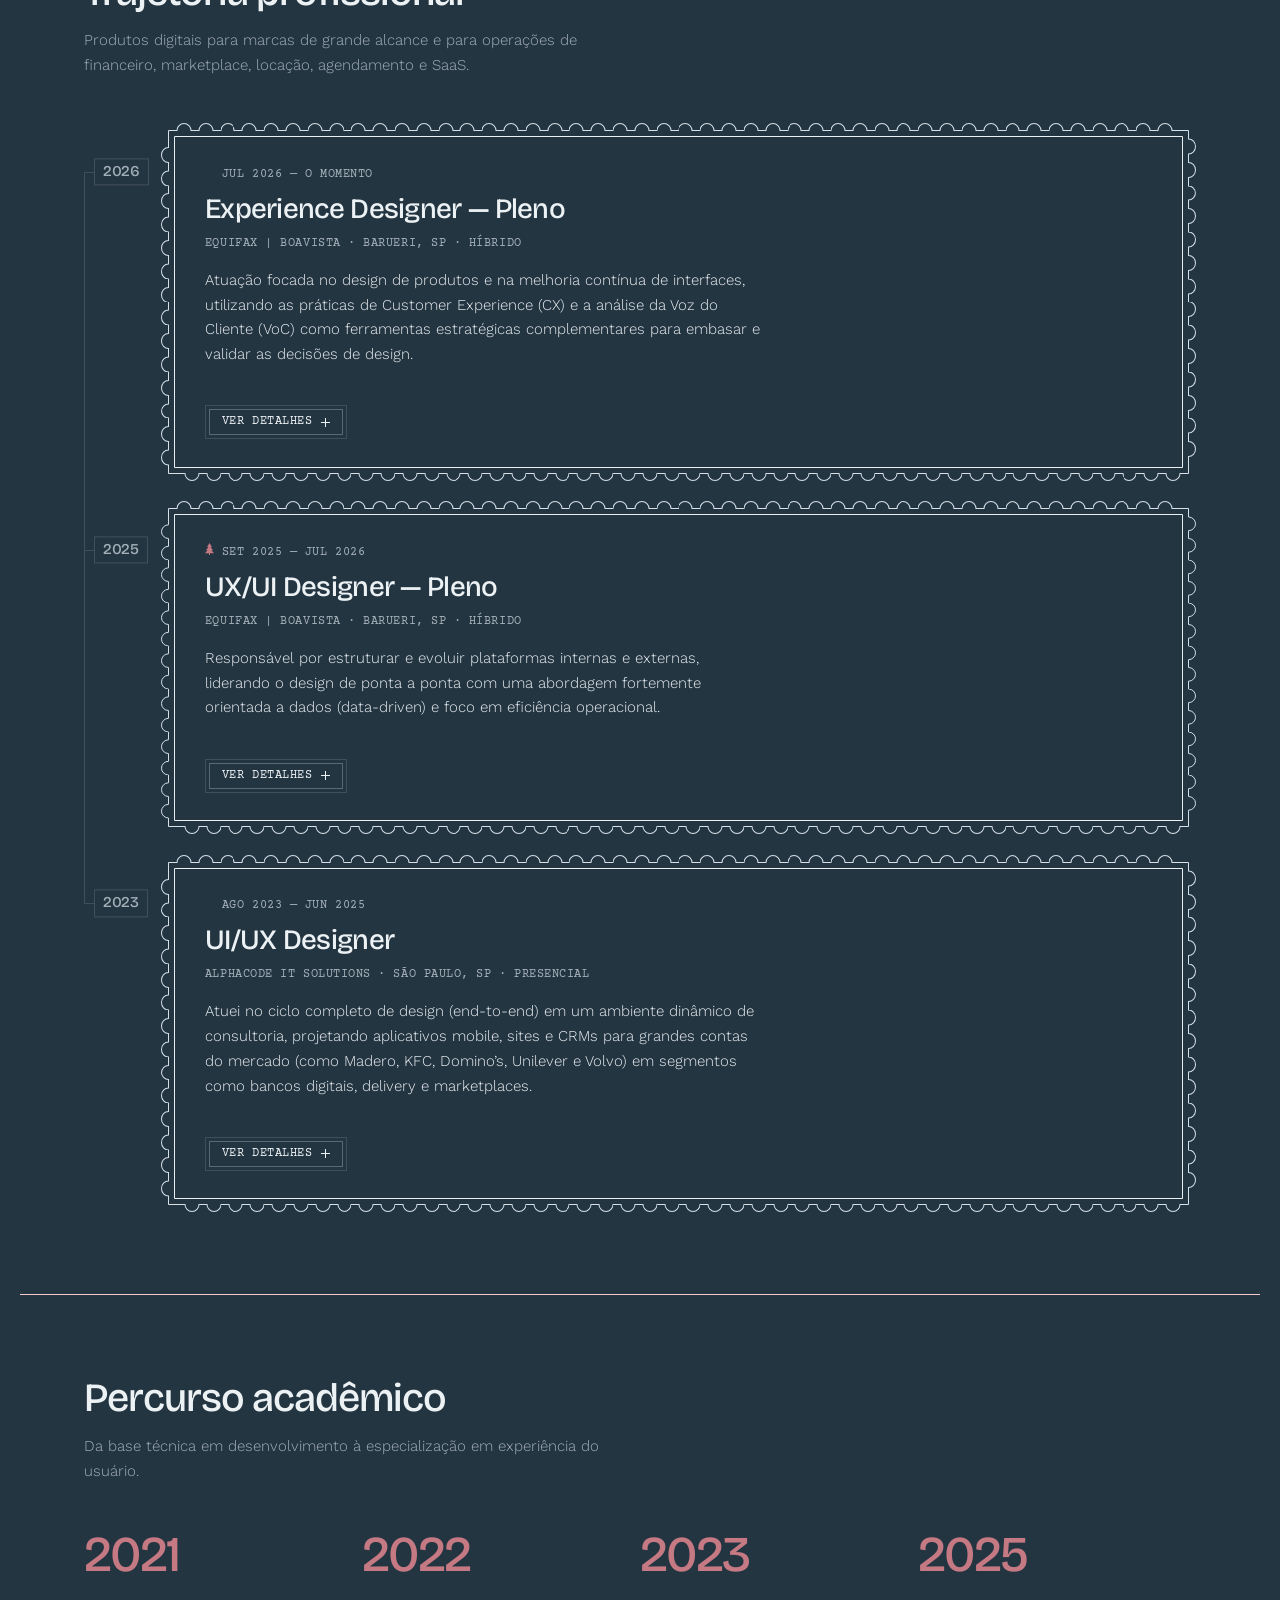
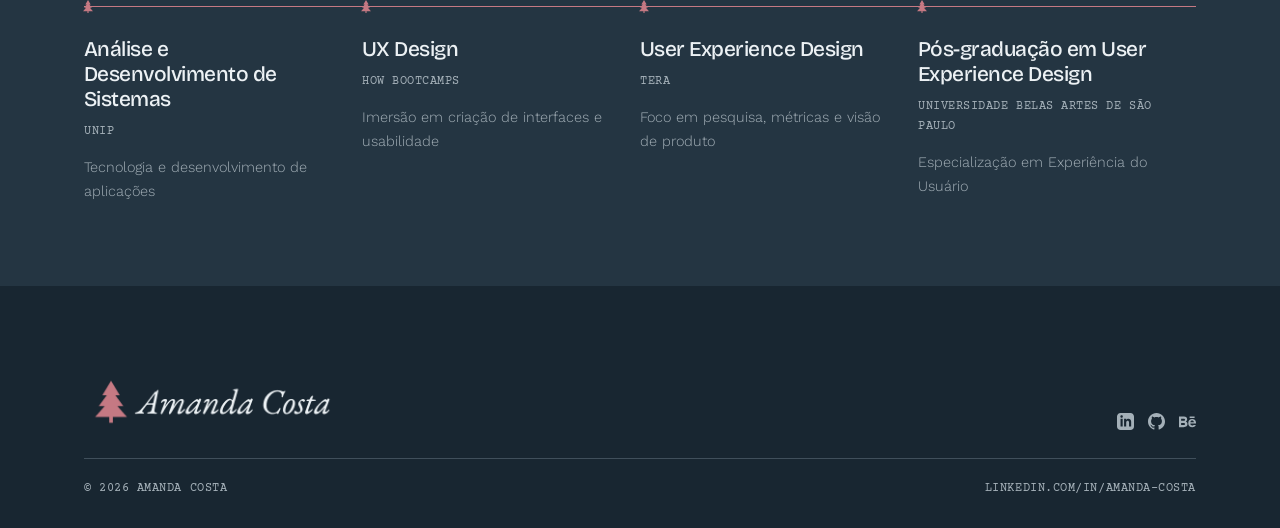
==== commit 0e18fd57: "Currículo, favicon e ajustes de ritmo do portfólio Currículo - Nova página curriculo.html com o PDF " ====
--- a/index.html
+++ b/index.html
@@ -4,196 +4,356 @@
 <head>
   <meta charset="utf-8">
   <meta name="viewport" content="width=device-width, initial-scale=1">
-  <title>Portfólio | Amanda Costa | Explore Minha Jornada</title>
-  <meta name="description" content="Conheça o portfólio de Amanda, product designer com experiência em grandes marcas e expertise em UX e design de interface, atualmente cursando pós-graduação em SP.">
-  <meta property="og:title" content="Portfólio | Amanda Costa | Explore Minha Jornada">
-  <meta property="og:description" content="Conheça o portfólio de Amanda, product designer com experiência em grandes marcas e expertise em UX e design de interface, atualmente cursando pós-graduação em SP.">
-  <meta property="og:image" content="img/capa-petzoo.png">
-  <meta property="og:url" content="https://amandacosta.net/">
-  <link rel="icon" href="img/favicon.ico">
+  <title>Amanda Costa — Product Designer</title>
+  <meta name="description" content="Portfólio de Amanda Costa, product designer com foco em UX, UI e design systems. Projetos para Grupo Madero, Spoleto, Domino’s e KFC.">
+  <meta property="og:type" content="website">
+  <meta property="og:title" content="Amanda Costa — Product Designer">
+  <meta property="og:description" content="Portfólio de Amanda Costa, product designer com foco em UX, UI e design systems. Projetos para Grupo Madero, Spoleto, Domino’s e KFC.">
+  <meta property="og:image" content="https://amandacosta.net/img/capa-petzoo.png">
+  <meta name="theme-color" content="#22323f">
+  <link rel="icon" type="image/svg+xml" href="img/favicon.svg">
+  <link rel="icon" href="favicon.ico" sizes="16x16 32x32 48x48 64x64">
+  <link rel="icon" type="image/png" sizes="128x128" href="img/favicon-128.png">
+  <link rel="icon" type="image/png" sizes="512x512" href="img/favicon-512.png">
+  <link rel="apple-touch-icon" href="img/favicon-512.png">
   <link rel="preconnect" href="https://fonts.googleapis.com">
   <link rel="preconnect" href="https://fonts.gstatic.com" crossorigin>
-  <link href="https://fonts.googleapis.com/css2?family=Familjen+Grotesk:ital,wght@0,400;0,600;0,700;1,400;1,700&family=Calistoga&display=swap" rel="stylesheet">
-  <link rel="stylesheet" href="styleguide.css">
-  <link rel="stylesheet" href="style.css">
+  <link href="https://fonts.googleapis.com/css2?family=Bricolage+Grotesque:opsz,wght@12..96,300..800&family=Courier+Prime:wght@400;700&family=EB+Garamond:ital,wght@1,400;1,500&family=Work+Sans:wght@300;400;500&display=swap" rel="stylesheet">
+  <link rel="stylesheet" href="styleguide.css?v=202608282214">
+  <link rel="stylesheet" href="style.css?v=202608282214">
+  <script>document.documentElement.classList.add('js');</script>
 </head>
 
-<body>
-
-  <!-- Header -->
-  <header class="header">
-    <div class="container header-inner">
-      <a href="index.html" class="logo">
-        <img src="img/logo.png" alt="Portfólio | Amanda Costa">
+<body data-bg="petroleo">
+
+  <a class="skip-link" href="#conteudo">Pular para o conteúdo</a>
+
+  <div class="progresso" id="progresso" aria-hidden="true"></div>
+
+  <header class="site-header">
+    <div class="shell site-header__inner">
+      <a class="site-header__logo" href="index.html">
+        <img src="img/logo-claro.png" alt="Amanda Costa" width="1040" height="240">
       </a>
-      <nav class="nav-desktop">
-        <a href="index.html" class="active">Sobre</a>
+      <nav class="nav" aria-label="Principal">
+        <a href="index.html" aria-current="page">Sobre</a>
         <a href="projetos/index.html">Projetos</a>
+        <a href="curriculo.html">Currículo</a>
       </nav>
-      <div class="social-icons header-social">
-        <a href="https://www.linkedin.com/in/amanda-costa-142053214/" target="_blank" rel="noopener" aria-label="LinkedIn">
-          <svg xmlns="http://www.w3.org/2000/svg" width="24" height="24" viewBox="0 0 24 24" fill="currentColor">
-            <path d="M19 0h-14c-2.761 0-5 2.239-5 5v14c0 2.761 2.239 5 5 5h14c2.762 0 5-2.239 5-5v-14c0-2.761-2.238-5-5-5zm-11 19h-3v-11h3v11zm-1.5-12.268c-.966 0-1.75-.79-1.75-1.764s.784-1.764 1.75-1.764 1.75.79 1.75 1.764-.783 1.764-1.75 1.764zm13.5 12.268h-3v-5.604c0-3.368-4-3.113-4 0v5.604h-3v-11h3v1.765c1.396-2.586 7-2.777 7 2.476v6.759z"/>
-          </svg>
-        </a>
-        <a href="https://github.com/amanda-costa" target="_blank" rel="noopener" aria-label="GitHub">
-          <svg xmlns="http://www.w3.org/2000/svg" width="24" height="24" viewBox="0 0 24 24" fill="currentColor">
-            <path d="M12 0c-6.626 0-12 5.373-12 12 0 5.302 3.438 9.8 8.207 11.387.599.111.793-.261.793-.577v-2.234c-3.338.726-4.033-1.416-4.033-1.416-.546-1.387-1.333-1.756-1.333-1.756-1.089-.745.083-.729.083-.729 1.205.084 1.839 1.237 1.839 1.237 1.07 1.834 2.807 1.304 3.492.997.107-.775.418-1.305.762-1.604-2.665-.305-5.467-1.334-5.467-5.931 0-1.311.469-2.381 1.236-3.221-.124-.303-.535-1.524.117-3.176 0 0 1.008-.322 3.301 1.23.957-.266 1.983-.399 3.003-.404 1.02.005 2.047.138 3.006.404 2.291-1.552 3.297-1.23 3.297-1.23.653 1.653.242 2.874.118 3.176.77.84 1.235 1.911 1.235 3.221 0 4.609-2.807 5.624-5.479 5.921.43.372.823 1.102.823 2.222v3.293c0 .319.192.694.801.576 4.765-1.589 8.199-6.086 8.199-11.386 0-6.627-5.373-12-12-12z"/>
-          </svg>
-        </a>
-        <a href="https://www.behance.net/amandacosta72" target="_blank" rel="noopener" aria-label="Behance">
-          <svg xmlns="http://www.w3.org/2000/svg" width="24" height="24" viewBox="0 0 24 24" fill="currentColor">
-            <path d="M22 7h-7v-2h7v2zm1.726 10c-.442 1.297-2.029 3-5.101 3-3.074 0-5.564-1.729-5.564-5.675 0-3.91 2.325-5.92 5.466-5.92 3.082 0 4.964 1.782 5.375 4.426.078.506.109 1.188.095 2.14h-8.027c.13 3.211 3.483 3.312 4.588 2.029h3.168zm-7.686-4h5.025c-.154-1.545-1.085-2.348-2.537-2.348-1.49 0-2.285.852-2.488 2.348zm-9.574 6.988h-6.466v-14.967h6.953c5.476.081 5.58 5.444 2.72 6.906 3.461 1.26 3.577 8.061-3.207 8.061zm-3.466-8.988h3.584c2.508 0 2.906-3-.312-3h-3.272v3zm3.391 3h-3.391v3.016h3.341c3.055 0 2.868-3.016.05-3.016z"/>
-          </svg>
-        </a>
-      </div>
-      <button class="hamburger" aria-label="Abrir menu">
-        <span></span><span></span><span></span>
-      </button>
+      <div class="social">
+      <a href="https://www.linkedin.com/in/amanda-costa-142053214/" target="_blank" rel="noopener" aria-label="LinkedIn"><svg xmlns="http://www.w3.org/2000/svg" viewBox="0 0 24 24" fill="currentColor" aria-hidden="true"><path d="M19 0h-14c-2.761 0-5 2.239-5 5v14c0 2.761 2.239 5 5 5h14c2.762 0 5-2.239 5-5v-14c0-2.761-2.238-5-5-5zm-11 19h-3v-11h3v11zm-1.5-12.268c-.966 0-1.75-.79-1.75-1.764s.784-1.764 1.75-1.764 1.75.79 1.75 1.764-.783 1.764-1.75 1.764zm13.5 12.268h-3v-5.604c0-3.368-4-3.113-4 0v5.604h-3v-11h3v1.765c1.396-2.586 7-2.777 7 2.476v6.759z"/></svg></a>
+      <a href="https://github.com/amanda-costa" target="_blank" rel="noopener" aria-label="GitHub"><svg xmlns="http://www.w3.org/2000/svg" viewBox="0 0 24 24" fill="currentColor" aria-hidden="true"><path d="M12 0c-6.626 0-12 5.373-12 12 0 5.302 3.438 9.8 8.207 11.387.599.111.793-.261.793-.577v-2.234c-3.338.726-4.033-1.416-4.033-1.416-.546-1.387-1.333-1.756-1.333-1.756-1.089-.745.083-.729.083-.729 1.205.084 1.839 1.237 1.839 1.237 1.07 1.834 2.807 1.304 3.492.997.107-.775.418-1.305.762-1.604-2.665-.305-5.467-1.334-5.467-5.931 0-1.311.469-2.381 1.236-3.221-.124-.303-.535-1.524.117-3.176 0 0 1.008-.322 3.301 1.23.957-.266 1.983-.399 3.003-.404 1.02.005 2.047.138 3.006.404 2.291-1.552 3.297-1.23 3.297-1.23.653 1.653.242 2.874.118 3.176.77.84 1.235 1.911 1.235 3.221 0 4.609-2.807 5.624-5.479 5.921.43.372.823 1.102.823 2.222v3.293c0 .319.192.694.801.576 4.765-1.589 8.199-6.086 8.199-11.386 0-6.627-5.373-12-12-12z"/></svg></a>
+      <a href="https://www.behance.net/amandacosta72" target="_blank" rel="noopener" aria-label="Behance"><svg xmlns="http://www.w3.org/2000/svg" viewBox="0 0 24 24" fill="currentColor" aria-hidden="true"><path d="M22 7h-7v-2h7v2zm1.726 10c-.442 1.297-2.029 3-5.101 3-3.074 0-5.564-1.729-5.564-5.675 0-3.91 2.325-5.92 5.466-5.92 3.082 0 4.964 1.782 5.375 4.426.078.506.109 1.188.095 2.14h-8.027c.13 3.211 3.483 3.312 4.588 2.029h3.168zm-7.686-4h5.025c-.154-1.545-1.085-2.348-2.537-2.348-1.49 0-2.285.852-2.488 2.348zm-9.574 6.988h-6.466v-14.967h6.953c5.476.081 5.58 5.444 2.72 6.906 3.461 1.26 3.577 8.061-3.207 8.061zm-3.466-8.988h3.584c2.508 0 2.906-3-.312-3h-3.272v3zm3.391 3h-3.391v3.016h3.341c3.055 0 2.868-3.016.05-3.016z"/></svg></a>
+      </div>
+      <button class="menu-toggle" id="menuToggle" aria-expanded="false" aria-controls="menuPanel">Menu</button>
+    </div>
+    <div class="menu-panel" id="menuPanel">
+      <div class="shell menu-panel__inner">
+        <nav class="menu-panel__nav" aria-label="Principal">
+          <a href="index.html" aria-current="page"><svg class="marca" viewBox="0 0 316 416" aria-hidden="true" focusable="false"><path d="M158 0 244 142 72 142Z M158 84 280 250 36 250Z M158 176 316 359 0 359Z M140 359 176 359 176 416 140 416Z"/></svg><span>Sobre</span></a>
+          <a href="projetos/index.html"><svg class="marca" viewBox="0 0 316 416" aria-hidden="true" focusable="false"><path d="M158 0 244 142 72 142Z M158 84 280 250 36 250Z M158 176 316 359 0 359Z M140 359 176 359 176 416 140 416Z"/></svg><span>Projetos</span></a>
+          <a href="curriculo.html"><svg class="marca" viewBox="0 0 316 416" aria-hidden="true" focusable="false"><path d="M158 0 244 142 72 142Z M158 84 280 250 36 250Z M158 176 316 359 0 359Z M140 359 176 359 176 416 140 416Z"/></svg><span>Currículo</span></a>
+        </nav>
+        <div class="menu-panel__pe">
+          <span class="menu-panel__rotulo">Onde me achar</span>
+          <div class="social">
+          <a href="https://www.linkedin.com/in/amanda-costa-142053214/" target="_blank" rel="noopener" aria-label="LinkedIn"><svg xmlns="http://www.w3.org/2000/svg" viewBox="0 0 24 24" fill="currentColor" aria-hidden="true"><path d="M19 0h-14c-2.761 0-5 2.239-5 5v14c0 2.761 2.239 5 5 5h14c2.762 0 5-2.239 5-5v-14c0-2.761-2.238-5-5-5zm-11 19h-3v-11h3v11zm-1.5-12.268c-.966 0-1.75-.79-1.75-1.764s.784-1.764 1.75-1.764 1.75.79 1.75 1.764-.783 1.764-1.75 1.764zm13.5 12.268h-3v-5.604c0-3.368-4-3.113-4 0v5.604h-3v-11h3v1.765c1.396-2.586 7-2.777 7 2.476v6.759z"/></svg></a>
+          <a href="https://github.com/amanda-costa" target="_blank" rel="noopener" aria-label="GitHub"><svg xmlns="http://www.w3.org/2000/svg" viewBox="0 0 24 24" fill="currentColor" aria-hidden="true"><path d="M12 0c-6.626 0-12 5.373-12 12 0 5.302 3.438 9.8 8.207 11.387.599.111.793-.261.793-.577v-2.234c-3.338.726-4.033-1.416-4.033-1.416-.546-1.387-1.333-1.756-1.333-1.756-1.089-.745.083-.729.083-.729 1.205.084 1.839 1.237 1.839 1.237 1.07 1.834 2.807 1.304 3.492.997.107-.775.418-1.305.762-1.604-2.665-.305-5.467-1.334-5.467-5.931 0-1.311.469-2.381 1.236-3.221-.124-.303-.535-1.524.117-3.176 0 0 1.008-.322 3.301 1.23.957-.266 1.983-.399 3.003-.404 1.02.005 2.047.138 3.006.404 2.291-1.552 3.297-1.23 3.297-1.23.653 1.653.242 2.874.118 3.176.77.84 1.235 1.911 1.235 3.221 0 4.609-2.807 5.624-5.479 5.921.43.372.823 1.102.823 2.222v3.293c0 .319.192.694.801.576 4.765-1.589 8.199-6.086 8.199-11.386 0-6.627-5.373-12-12-12z"/></svg></a>
+          <a href="https://www.behance.net/amandacosta72" target="_blank" rel="noopener" aria-label="Behance"><svg xmlns="http://www.w3.org/2000/svg" viewBox="0 0 24 24" fill="currentColor" aria-hidden="true"><path d="M22 7h-7v-2h7v2zm1.726 10c-.442 1.297-2.029 3-5.101 3-3.074 0-5.564-1.729-5.564-5.675 0-3.91 2.325-5.92 5.466-5.92 3.082 0 4.964 1.782 5.375 4.426.078.506.109 1.188.095 2.14h-8.027c.13 3.211 3.483 3.312 4.588 2.029h3.168zm-7.686-4h5.025c-.154-1.545-1.085-2.348-2.537-2.348-1.49 0-2.285.852-2.488 2.348zm-9.574 6.988h-6.466v-14.967h6.953c5.476.081 5.58 5.444 2.72 6.906 3.461 1.26 3.577 8.061-3.207 8.061zm-3.466-8.988h3.584c2.508 0 2.906-3-.312-3h-3.272v3zm3.391 3h-3.391v3.016h3.341c3.055 0 2.868-3.016.05-3.016z"/></svg></a>
+          </div>
+        </div>
+      </div>
     </div>
   </header>
 
-  <!-- Mobile nav overlay -->
-  <div class="mobile-nav" id="mobileNav">
-    <a href="index.html" class="active">Sobre</a>
-    <a href="projetos/index.html">Projetos</a>
-    <div class="social-icons">
-      <a href="https://www.linkedin.com/in/amanda-costa-142053214/" target="_blank" rel="noopener" aria-label="LinkedIn">
-        <svg xmlns="http://www.w3.org/2000/svg" width="24" height="24" viewBox="0 0 24 24" fill="currentColor">
-          <path d="M19 0h-14c-2.761 0-5 2.239-5 5v14c0 2.761 2.239 5 5 5h14c2.762 0 5-2.239 5-5v-14c0-2.761-2.238-5-5-5zm-11 19h-3v-11h3v11zm-1.5-12.268c-.966 0-1.75-.79-1.75-1.764s.784-1.764 1.75-1.764 1.75.79 1.75 1.764-.783 1.764-1.75 1.764zm13.5 12.268h-3v-5.604c0-3.368-4-3.113-4 0v5.604h-3v-11h3v1.765c1.396-2.586 7-2.777 7 2.476v6.759z"/>
-        </svg>
-      </a>
-      <a href="https://github.com/amanda-costa" target="_blank" rel="noopener" aria-label="GitHub">
-        <svg xmlns="http://www.w3.org/2000/svg" width="24" height="24" viewBox="0 0 24 24" fill="currentColor">
-          <path d="M12 0c-6.626 0-12 5.373-12 12 0 5.302 3.438 9.8 8.207 11.387.599.111.793-.261.793-.577v-2.234c-3.338.726-4.033-1.416-4.033-1.416-.546-1.387-1.333-1.756-1.333-1.756-1.089-.745.083-.729.083-.729 1.205.084 1.839 1.237 1.839 1.237 1.07 1.834 2.807 1.304 3.492.997.107-.775.418-1.305.762-1.604-2.665-.305-5.467-1.334-5.467-5.931 0-1.311.469-2.381 1.236-3.221-.124-.303-.535-1.524.117-3.176 0 0 1.008-.322 3.301 1.23.957-.266 1.983-.399 3.003-.404 1.02.005 2.047.138 3.006.404 2.291-1.552 3.297-1.23 3.297-1.23.653 1.653.242 2.874.118 3.176.77.84 1.235 1.911 1.235 3.221 0 4.609-2.807 5.624-5.479 5.921.43.372.823 1.102.823 2.222v3.293c0 .319.192.694.801.576 4.765-1.589 8.199-6.086 8.199-11.386 0-6.627-5.373-12-12-12z"/>
-        </svg>
-      </a>
-      <a href="https://www.behance.net/amandacosta72" target="_blank" rel="noopener" aria-label="Behance">
-        <svg xmlns="http://www.w3.org/2000/svg" width="24" height="24" viewBox="0 0 24 24" fill="currentColor">
-          <path d="M22 7h-7v-2h7v2zm1.726 10c-.442 1.297-2.029 3-5.101 3-3.074 0-5.564-1.729-5.564-5.675 0-3.91 2.325-5.92 5.466-5.92 3.082 0 4.964 1.782 5.375 4.426.078.506.109 1.188.095 2.14h-8.027c.13 3.211 3.483 3.312 4.588 2.029h3.168zm-7.686-4h5.025c-.154-1.545-1.085-2.348-2.537-2.348-1.49 0-2.285.852-2.488 2.348zm-9.574 6.988h-6.466v-14.967h6.953c5.476.081 5.58 5.444 2.72 6.906 3.461 1.26 3.577 8.061-3.207 8.061zm-3.466-8.988h3.584c2.508 0 2.906-3-.312-3h-3.272v3zm3.391 3h-3.391v3.016h3.341c3.055 0 2.868-3.016.05-3.016z"/>
-        </svg>
-      </a>
-    </div>
-  </div>
-
-  <main>
+  <main id="conteudo">
 
     <!-- Hero -->
-    <section class="hero hero-home" style="background-image: url('img/hero-bg.jpg')">
-      <div class="container">
-        <h1>Portfólio</h1>
-        <h2>Product Designer</h2>
-      </div>
-    </section>
-
-    <!-- Education -->
-    <section class="section section-light">
-      <div class="container">
-        <div class="education-grid">
+    <section class="hero" data-bg="petroleo">
+      <div class="hero__fundo" aria-hidden="true">
+        <img class="hero__prancha" src="img/prancha-conurus.jpg" alt=""
+             width="1424" height="1984" fetchpriority="high">
+        <span class="hero__veu"></span>
+      </div>
+
+      <div class="shell hero__inner">
+        <div class="hero__topo">
+          <p class="hero__credito">Ilustração — <em>Conurus</em> · Jean Théodore Descourtilz</p>
+        </div>
+
+        <div class="hero__display">
+          <span class="hero__intro">olá, sou a</span>
+          <h1>Amanda<br>Costa</h1>
+        </div>
+
+        <div class="hero__pe">
+          <p class="hero__lead">Product Designer situada em São Paulo. Tenho experiência
+            com múltiplos formatos de produtos digitais, ajudando a entregar a melhor
+            experiência para as pessoas. Amo a natureza, árvores, pássaros e filmes de terror.</p>
+          <a class="btn btn--grande" href="projetos/index.html">Conheça os meus projetos <span aria-hidden="true">&rarr;</span></a>
+        </div>
+      </div>
+    </section>
+
+    <!-- 01 · Sobre -->
+    <section class="section" id="sobre" data-bg="papel">
+      <div class="shell">
+        <div class="section-head">
           <div>
-            <h3>Graduação</h3>
-            <p>Análise e desenvolvimento de sistemas, UNIP (2021)</p>
-          </div>
-          <div>
-            <h3>Pós Graduação</h3>
-            <p>User Experience Design, Universidade Belas Artes de São Paulo (2025)</p>
-          </div>
-          <div>
-            <h3>Formação complementar</h3>
-            <p>UX Design, How Bootcamps (2022)<br>User Experience Design, Tera (2023)</p>
-          </div>
-        </div>
-      </div>
-    </section>
-
-    <!-- About -->
-    <section class="section section-white">
-      <div class="container">
-        <div class="about-grid">
-          <div>
-            <h2>Sobre</h2>
-            <p>Olá, meu nome é Amanda! Sou Product Designer com base técnica em Análise e Desenvolvimento de Sistemas, foi durante esse curso que descobri minha paixão por UX/UI. Para aprofundar meus conhecimentos, concluí uma pós-graduação em Experiência do Usuário na Belas Artes.</p>
-            <p>Tenho experiência criando produtos digitais intuitivos para grandes marcas como Grupo Madero, Spoleto, Domino's e KFC, além de atuar em projetos de marketplace, social, locação, agendamento, delivery e SaaS.</p>
-            <p>Meu objetivo é transformar ideias complexas em experiências simples e valiosas para as pessoas.</p>
-          </div>
-          <div class="about-image">
-            <img src="img/about-portrait.png" alt="Amanda Costa">
-          </div>
-        </div>
-      </div>
-    </section>
-
-    <!-- Technical Knowledge -->
-    <section class="section section-light">
-      <div class="container">
-        <div class="skills-grid">
-          <h2>Conhecimento técnico</h2>
-          <div>
-            <h3>UX Design | Pesquisa e estratégia</h3>
-            <p>Sempre com a experiência do usuário como prioridade, trabalho com a criação de protótipos a partir de dados de pesquisa e acompanhando testes de usabilidade. Realizo pesquisas com ferramentas como Google Analytics e transformo esses dados em relatórios. Sigo a metodologia ágil Scrum, acompanho a experiência do cliente, analiso o comportamento dos usuários e conduzo workshops para entender melhor a visão dos stakeholders sobre o produto.</p>
-          </div>
-          <div>
-            <h3>UI Design | Criação Visual e Colaboração</h3>
-            <p>Traduzo necessidades de usuários e negócios em interfaces eficazes e esteticamente agradáveis. Gerenciei e desenvolvi Design Systems que trouxeram mais agilidade para equipes. Contribuí significativamente para projetos de diferentes segmentos, aplicando princípios de design, heurísticas e feedback de usuários. Minha atuação inclui desde a liderança em conversas iniciais com clientes até a criação de elementos de identidade visual, garantindo coesão em todos os pontos de contato.</p>
-          </div>
-        </div>
-      </div>
-    </section>
-
-    <!-- Recent Work -->
-    <section class="section section-white">
-      <div class="container">
-        <h2 class="section-title">Trabalhos recentes</h2>
-        <div class="projects-grid">
-          <a href="projetos/petzoo.html" class="project-card">
-            <img src="img/capa-petzoo.png" alt="Petzoo">
-            <div class="project-overlay">
+            <h2>Um pouco sobre mim</h2>
+          </div>
+        </div>
+        <div class="sobre">
+          <!-- Para trocar a foto, basta substituir o arquivo img/retrato.jpg -->
+          <div class="retrato reveal">
+            <div class="retrato__moldura">
+              <img class="retrato__foto" src="img/retrato.jpg" alt="Retrato de Amanda Costa" loading="lazy">
+              <img class="retrato__selo" src="img/icone.png" alt="" aria-hidden="true"
+                   width="512" height="512" loading="lazy">
+            </div>
+          </div>
+          <div class="sobre__texto">
+            <p>Iniciei minha trajetória na faculdade de Análise e Desenvolvimento de Sistemas
+              e, ao longo desse caminho, descobri que meu maior fascínio dentro da tecnologia era
+              entender as pessoas que interagem com ela. Esse mergulho me fez encontrar minha
+              verdadeira vocação e me levou à uma especialização em Experiência do Usuário.</p>
+            <p>Meu objetivo é facilitar o dia a dia de quem usa: permitir que realizem suas
+              tarefas sem esbarrar em complexidade desnecessária. Para mim, um bom design
+              equilibra os dois lados, uma interface satisfatória para o usuário e resultado
+              estratégico para a empresa.</p>
+          </div>
+          <dl class="ficha-campo reveal">
+            <div><dt>Atuação</dt><dd>Product Design — UX &amp; UI</dd></div>
+            <div><dt>Marcas</dt><dd>Grupo Madero, Spoleto, Domino&rsquo;s, KFC, Unilever, Volvo, Equifax | BoaVista</dd></div>
+            <div><dt>Segmentos</dt><dd>Financeiro, marketplace, social, locação, agendamento, delivery e SaaS</dd></div>
+            <div><dt>Idiomas</dt><dd>Português e inglês</dd></div>
+            <div><dt>Base</dt><dd>São Paulo, Brasil</dd></div>
+          </dl>
+        </div>
+
+        <!-- 02 · Projetos em destaque — segue na mesma seção. O título desce
+             ao registro de etiqueta: continua sendo um <h2> para o leitor de
+             tela e para o sumário do documento, mas parou de anunciar um
+             capítulo novo aos olhos. -->
+        <h2 class="label destaques__titulo" id="projetos">Projetos em destaque</h2>
+        <div class="destaques">
+          <a class="destaque reveal" style="--d:0" href="projetos/petzoo.html">
+            <div class="destaque__img">
+              <img src="img/projetos/petzoo-thumb.png" alt="Petzoo" loading="lazy">
+            </div>
+            <div class="destaque__corpo">
+              <span class="label destaque__ano">2025</span>
               <h3>Petzoo</h3>
+              <p>Plataforma de busca de cuidadores de pet, integrada a um sistema de agendamento e gestão para os cuidadores.</p>
+              <span class="destaque__cta">Ver projeto <span aria-hidden="true">&rarr;</span></span>
             </div>
           </a>
-          <a href="projetos/event.html" class="project-card">
-            <img src="img/capa-event.jpg" alt="Event - Estudo de Caso">
-            <div class="project-overlay">
-              <h3>Event - Estudo de Caso</h3>
+          <a class="destaque reveal" style="--d:1" href="projetos/event.html">
+            <div class="destaque__img">
+              <img src="img/projetos/event/capa2.png" alt="Event" loading="lazy">
+            </div>
+            <div class="destaque__corpo">
+              <span class="label destaque__ano">2025</span>
+              <h3>Event</h3>
+              <p>Aplicativo para facilitar a busca de imóveis para locação para eventos.</p>
+              <span class="destaque__cta">Ver estudo de caso <span aria-hidden="true">&rarr;</span></span>
             </div>
           </a>
         </div>
-        <div style="text-align: center; margin-top: 2rem;">
-          <a href="projetos/index.html" class="btn-outline">Ver todos os projetos</a>
-        </div>
-      </div>
+        <p class="destaques__pe">
+          <a class="btn btn--grande" href="projetos/index.html">Ver todos os projetos <span aria-hidden="true">&rarr;</span></a>
+        </p>
+      </div>
+    </section>
+
+    <!-- 03 · Conhecimento técnico -->
+    <section class="section shell" data-bg="petroleo">
+      <div class="section-head">
+        <div>
+          <h2>Habilidades e Foco</h2>
+        </div>
+      </div>
+      <div class="disciplinas">
+        <div class="disciplina reveal" style="--d:0">
+          <h3>UX Design — <em>Pesquisa e Jornada</em></h3>
+          <p>Trabalho para garantir que a experiência do usuário seja fluida e sem atritos.
+            Foco no mapeamento detalhado da jornada, na escuta ativa e na análise de métricas
+            via Analytics. Transformo esses dados em ações práticas para evoluir o produto
+            continuamente.</p>
+        </div>
+        <div class="disciplina reveal" style="--d:1">
+          <h3>UI Design — <em>Design Systems e Componentes</em></h3>
+          <p>Desenho interfaces limpas e organizadas, com foco na escalabilidade. Construo e
+            gerencio Design Systems utilizando princípios de Atomic Design, configurando
+            componentes e bibliotecas no Figma para padronizar produtos e acelerar entregas.</p>
+        </div>
+        <div class="disciplina reveal" style="--d:2">
+          <h3>Otimização com <em>Inteligência Artificial</em></h3>
+          <p>Como diferencial, utilizo IAs como Gemini e Claude para turbinar meu fluxo de
+            trabalho. Elas são minhas aliadas para processar dados de pesquisa, estruturar
+            informações complexas e trazer muito mais agilidade e inovação para o processo
+            de design.</p>
+        </div>
+      </div>
+    </section>
+
+    <!-- 04 · Experiência -->
+    <section class="section" id="experiencia" data-bg="papel">
+      <div class="shell">
+      <div class="section-head">
+        <div>
+          <h2>Trajetória profissional</h2>
+          <p class="section-note">Produtos digitais para marcas de grande alcance e para
+            operações de financeiro, marketplace, locação, agendamento e SaaS.</p>
+        </div>
+      </div>
+      <ol class="tempo">
+        <li class="tempo__item reveal" style="--d:0">
+          <span class="tempo__ano" aria-hidden="true">2026</span>
+          <div class="tempo__quando">
+            <svg class="marca" viewBox="0 0 316 416" aria-hidden="true" focusable="false"><path d="M158 0 244 142 72 142Z M158 84 280 250 36 250Z M158 176 316 359 0 359Z M140 359 176 359 176 416 140 416Z"/></svg>
+            <span class="label">jul 2026 — o momento</span>
+          </div>
+          <div class="tempo__oque">
+            <h3>Experience Designer — Pleno</h3>
+            <p class="tempo__org">Equifax | BoaVista · Barueri, SP · Híbrido</p>
+            <p>Atuação focada no design de produtos e na melhoria contínua de interfaces, utilizando as práticas de Customer Experience (CX) e a análise da Voz do Cliente (VoC) como ferramentas estratégicas complementares para embasar e validar as decisões de design.</p>
+            <div class="detalhe" id="exp-cx">
+              <ul class="detalhe__lista">
+              <li><strong>Evolução de Jornadas e Portais:</strong> Mapeamento aprofundado de jornadas do usuário e condução do redesign de portais de clientes. Estruturação de materiais de apoio focados em melhorar a usabilidade e reduzir fricções, impactando diretamente na redução de chamados de suporte.</li>
+              <li><strong>Melhorias no Portal Financeiro:</strong> Atuação dedicada a evoluir a usabilidade da plataforma. Conduzi o redesign da fatura para simplificar e promover o entendimento do cliente em relação as informações e aos dados de consumo. Desenvolvi soluções focadas em UI e Arquitetura da Informação para garantir clareza e facilitar a navegação entre fluxos complexos.</li>
+              <li><strong>Alinhamento Estratégico (Design e Operação):</strong> Trabalho colaborativo e contínuo com as equipes de Produto e Suporte, traduzindo dados quantitativos e feedbacks qualitativos da operação em soluções de design de interface e experiência cada vez mais assertivas.</li>
+              </ul>
+            </div>
+            <button class="detalhe__botao" type="button" aria-expanded="false" aria-controls="exp-cx">
+              <span class="detalhe__rotulo">Ver detalhes</span>
+              <span class="detalhe__sinal" aria-hidden="true"></span>
+            </button>
+          </div>
+        </li>
+        <li class="tempo__item reveal" style="--d:1">
+          <span class="tempo__ano" aria-hidden="true">2025</span>
+          <div class="tempo__quando">
+            <svg class="marca" viewBox="0 0 316 416" aria-hidden="true" focusable="false"><path d="M158 0 244 142 72 142Z M158 84 280 250 36 250Z M158 176 316 359 0 359Z M140 359 176 359 176 416 140 416Z"/></svg>
+            <span class="label">set 2025 — jul 2026</span>
+          </div>
+          <div class="tempo__oque">
+            <h3>UX/UI Designer — Pleno</h3>
+            <p class="tempo__org">Equifax | BoaVista · Barueri, SP · Híbrido</p>
+            <p>Responsável por estruturar e evoluir plataformas internas e externas, liderando o design de ponta a ponta com uma abordagem fortemente orientada a dados (data-driven) e foco em eficiência operacional.</p>
+            <div class="detalhe" id="exp-ux">
+              <ul class="detalhe__lista">
+              <li><strong>Design Zero-to-One:</strong> Liderança no design completo do produto Access Manager. O processo abrangeu desde estudos de mercado e definição da arquitetura da informação até a criação de interfaces acessíveis e validação de viabilidade técnica frente aos sistemas legados.</li>
+              <li><strong>UX Research e Validação com Dados:</strong> Análise contínua de volumetria de chamados e casos de uso para identificar reais pontos de dor na jornada do usuário. Esse acompanhamento constante permitiu validar hipóteses de design com precisão e mensurar o impacto das entregas.</li>
+              <li><strong>Inovação e Automação no Design:</strong> Utilização de Inteligência Artificial (Gemini e NotebookLM) para sintetizar e agilizar a análise de dados de pesquisa de UX. Construção de dashboards operacionais no Looker Studio para acompanhar o impacto do design nos números do negócio, além do uso de Apps Script para estruturação de páginas.</li>
+              </ul>
+            </div>
+            <button class="detalhe__botao" type="button" aria-expanded="false" aria-controls="exp-ux">
+              <span class="detalhe__rotulo">Ver detalhes</span>
+              <span class="detalhe__sinal" aria-hidden="true"></span>
+            </button>
+          </div>
+        </li>
+        <li class="tempo__item reveal" style="--d:2">
+          <span class="tempo__ano" aria-hidden="true">2023</span>
+          <div class="tempo__quando">
+            <svg class="marca" viewBox="0 0 316 416" aria-hidden="true" focusable="false"><path d="M158 0 244 142 72 142Z M158 84 280 250 36 250Z M158 176 316 359 0 359Z M140 359 176 359 176 416 140 416Z"/></svg>
+            <span class="label">ago 2023 — jun 2025</span>
+          </div>
+          <div class="tempo__oque">
+            <h3>UI/UX Designer</h3>
+            <p class="tempo__org">Alphacode IT Solutions · São Paulo, SP · Presencial</p>
+            <p>Atuei no ciclo completo de design (end-to-end) em um ambiente dinâmico de consultoria, projetando aplicativos mobile, sites e CRMs para grandes contas do mercado (como Madero, KFC, Domino’s, Unilever e Volvo) em segmentos como bancos digitais, delivery e marketplaces.</p>
+            <div class="detalhe" id="exp-alpha">
+              <ul class="detalhe__lista">
+              <li><strong>Design de Interfaces e Usabilidade:</strong> Responsável pela criação de fluxos de navegação (user flows), wireframes e protótipos de alta fidelidade, sempre com foco em usabilidade avançada e otimização de conversão para produtos de alto tráfego.</li>
+              <li><strong>Construção de Design Systems:</strong> Liderei a criação e estruturação de bibliotecas de componentes do zero. Esse trabalho garantiu consistência visual através de múltiplos produtos e escalabilidade técnica para os times de desenvolvimento.</li>
+              <li><strong>Discovery e Qualidade de Entrega:</strong> Conduzi imersões em modelos de negócio, benchmarks e testes de usabilidade. Na ponta final do processo, atuei lado a lado com os desenvolvedores, garantindo a viabilidade técnica das propostas, realizando o handoff detalhado e conduzindo auditorias de design (Design QA) em ambiente de homologação.</li>
+              </ul>
+            </div>
+            <button class="detalhe__botao" type="button" aria-expanded="false" aria-controls="exp-alpha">
+              <span class="detalhe__rotulo">Ver detalhes</span>
+              <span class="detalhe__sinal" aria-hidden="true"></span>
+            </button>
+          </div>
+        </li>
+      </ol>
+      </div>
+    </section>
+
+    <!-- 05 · Formação -->
+    <section class="section section--rosa shell" data-bg="rosa">
+      <div class="section-head">
+        <div>
+          <h2>Percurso acadêmico</h2>
+          <p class="section-note">Da base técnica em desenvolvimento à especialização
+            em experiência do usuário.</p>
+        </div>
+      </div>
+      <ol class="trilha">
+        <li class="trilha__item reveal" style="--d:0">
+          <span class="trilha__ano">2021</span>
+          <div class="trilha__corpo">
+            <svg class="marca" viewBox="0 0 316 416" aria-hidden="true" focusable="false"><path d="M158 0 244 142 72 142Z M158 84 280 250 36 250Z M158 176 316 359 0 359Z M140 359 176 359 176 416 140 416Z"/></svg>
+            <h3>Análise e Desenvolvimento de Sistemas</h3>
+            <p class="trilha__org">UNIP</p>
+            <p class="trilha__nota">Tecnologia e desenvolvimento de aplicações</p>
+          </div>
+        </li>
+        <li class="trilha__item reveal" style="--d:1">
+          <span class="trilha__ano">2022</span>
+          <div class="trilha__corpo">
+            <svg class="marca" viewBox="0 0 316 416" aria-hidden="true" focusable="false"><path d="M158 0 244 142 72 142Z M158 84 280 250 36 250Z M158 176 316 359 0 359Z M140 359 176 359 176 416 140 416Z"/></svg>
+            <h3>UX Design</h3>
+            <p class="trilha__org">How Bootcamps</p>
+            <p class="trilha__nota">Imersão em criação de interfaces e usabilidade</p>
+          </div>
+        </li>
+        <li class="trilha__item reveal" style="--d:2">
+          <span class="trilha__ano">2023</span>
+          <div class="trilha__corpo">
+            <svg class="marca" viewBox="0 0 316 416" aria-hidden="true" focusable="false"><path d="M158 0 244 142 72 142Z M158 84 280 250 36 250Z M158 176 316 359 0 359Z M140 359 176 359 176 416 140 416Z"/></svg>
+            <h3>User Experience Design</h3>
+            <p class="trilha__org">Tera</p>
+            <p class="trilha__nota">Foco em pesquisa, métricas e visão de produto</p>
+          </div>
+        </li>
+        <li class="trilha__item reveal" style="--d:3">
+          <span class="trilha__ano">2025</span>
+          <div class="trilha__corpo">
+            <svg class="marca" viewBox="0 0 316 416" aria-hidden="true" focusable="false"><path d="M158 0 244 142 72 142Z M158 84 280 250 36 250Z M158 176 316 359 0 359Z M140 359 176 359 176 416 140 416Z"/></svg>
+            <h3>Pós-graduação em User Experience Design</h3>
+            <p class="trilha__org">Universidade Belas Artes de São Paulo</p>
+            <p class="trilha__nota">Especialização em Experiência do Usuário</p>
+          </div>
+        </li>
+      </ol>
     </section>
 
   </main>
 
-  <!-- Footer -->
-  <footer class="footer">
-    <div class="social-icons">
-      <a href="https://www.linkedin.com/in/amanda-costa-142053214/" target="_blank" rel="noopener" aria-label="LinkedIn">
-        <svg xmlns="http://www.w3.org/2000/svg" width="24" height="24" viewBox="0 0 24 24" fill="currentColor">
-          <path d="M19 0h-14c-2.761 0-5 2.239-5 5v14c0 2.761 2.239 5 5 5h14c2.762 0 5-2.239 5-5v-14c0-2.761-2.238-5-5-5zm-11 19h-3v-11h3v11zm-1.5-12.268c-.966 0-1.75-.79-1.75-1.764s.784-1.764 1.75-1.764 1.75.79 1.75 1.764-.783 1.764-1.75 1.764zm13.5 12.268h-3v-5.604c0-3.368-4-3.113-4 0v5.604h-3v-11h3v1.765c1.396-2.586 7-2.777 7 2.476v6.759z"/>
-        </svg>
-      </a>
-      <a href="https://github.com/amanda-costa" target="_blank" rel="noopener" aria-label="GitHub">
-        <svg xmlns="http://www.w3.org/2000/svg" width="24" height="24" viewBox="0 0 24 24" fill="currentColor">
-          <path d="M12 0c-6.626 0-12 5.373-12 12 0 5.302 3.438 9.8 8.207 11.387.599.111.793-.261.793-.577v-2.234c-3.338.726-4.033-1.416-4.033-1.416-.546-1.387-1.333-1.756-1.333-1.756-1.089-.745.083-.729.083-.729 1.205.084 1.839 1.237 1.839 1.237 1.07 1.834 2.807 1.304 3.492.997.107-.775.418-1.305.762-1.604-2.665-.305-5.467-1.334-5.467-5.931 0-1.311.469-2.381 1.236-3.221-.124-.303-.535-1.524.117-3.176 0 0 1.008-.322 3.301 1.23.957-.266 1.983-.399 3.003-.404 1.02.005 2.047.138 3.006.404 2.291-1.552 3.297-1.23 3.297-1.23.653 1.653.242 2.874.118 3.176.77.84 1.235 1.911 1.235 3.221 0 4.609-2.807 5.624-5.479 5.921.43.372.823 1.102.823 2.222v3.293c0 .319.192.694.801.576 4.765-1.589 8.199-6.086 8.199-11.386 0-6.627-5.373-12-12-12z"/>
-        </svg>
-      </a>
-      <a href="https://www.behance.net/amandacosta72" target="_blank" rel="noopener" aria-label="Behance">
-        <svg xmlns="http://www.w3.org/2000/svg" width="24" height="24" viewBox="0 0 24 24" fill="currentColor">
-          <path d="M22 7h-7v-2h7v2zm1.726 10c-.442 1.297-2.029 3-5.101 3-3.074 0-5.564-1.729-5.564-5.675 0-3.91 2.325-5.92 5.466-5.92 3.082 0 4.964 1.782 5.375 4.426.078.506.109 1.188.095 2.14h-8.027c.13 3.211 3.483 3.312 4.588 2.029h3.168zm-7.686-4h5.025c-.154-1.545-1.085-2.348-2.537-2.348-1.49 0-2.285.852-2.488 2.348zm-9.574 6.988h-6.466v-14.967h6.953c5.476.081 5.58 5.444 2.72 6.906 3.461 1.26 3.577 8.061-3.207 8.061zm-3.466-8.988h3.584c2.508 0 2.906-3-.312-3h-3.272v3zm3.391 3h-3.391v3.016h3.341c3.055 0 2.868-3.016.05-3.016z"/>
-        </svg>
-      </a>
+
+  <footer class="site-footer" id="contato">
+    <div class="shell">
+      <div class="site-footer__topo">
+        <div>
+          <img class="site-footer__marca" src="img/logo-claro.png"
+               alt="Amanda Costa" width="1040" height="240" loading="lazy">
+        </div>
+        <div class="social">
+        <a href="https://www.linkedin.com/in/amanda-costa-142053214/" target="_blank" rel="noopener" aria-label="LinkedIn"><svg xmlns="http://www.w3.org/2000/svg" viewBox="0 0 24 24" fill="currentColor" aria-hidden="true"><path d="M19 0h-14c-2.761 0-5 2.239-5 5v14c0 2.761 2.239 5 5 5h14c2.762 0 5-2.239 5-5v-14c0-2.761-2.238-5-5-5zm-11 19h-3v-11h3v11zm-1.5-12.268c-.966 0-1.75-.79-1.75-1.764s.784-1.764 1.75-1.764 1.75.79 1.75 1.764-.783 1.764-1.75 1.764zm13.5 12.268h-3v-5.604c0-3.368-4-3.113-4 0v5.604h-3v-11h3v1.765c1.396-2.586 7-2.777 7 2.476v6.759z"/></svg></a>
+        <a href="https://github.com/amanda-costa" target="_blank" rel="noopener" aria-label="GitHub"><svg xmlns="http://www.w3.org/2000/svg" viewBox="0 0 24 24" fill="currentColor" aria-hidden="true"><path d="M12 0c-6.626 0-12 5.373-12 12 0 5.302 3.438 9.8 8.207 11.387.599.111.793-.261.793-.577v-2.234c-3.338.726-4.033-1.416-4.033-1.416-.546-1.387-1.333-1.756-1.333-1.756-1.089-.745.083-.729.083-.729 1.205.084 1.839 1.237 1.839 1.237 1.07 1.834 2.807 1.304 3.492.997.107-.775.418-1.305.762-1.604-2.665-.305-5.467-1.334-5.467-5.931 0-1.311.469-2.381 1.236-3.221-.124-.303-.535-1.524.117-3.176 0 0 1.008-.322 3.301 1.23.957-.266 1.983-.399 3.003-.404 1.02.005 2.047.138 3.006.404 2.291-1.552 3.297-1.23 3.297-1.23.653 1.653.242 2.874.118 3.176.77.84 1.235 1.911 1.235 3.221 0 4.609-2.807 5.624-5.479 5.921.43.372.823 1.102.823 2.222v3.293c0 .319.192.694.801.576 4.765-1.589 8.199-6.086 8.199-11.386 0-6.627-5.373-12-12-12z"/></svg></a>
+        <a href="https://www.behance.net/amandacosta72" target="_blank" rel="noopener" aria-label="Behance"><svg xmlns="http://www.w3.org/2000/svg" viewBox="0 0 24 24" fill="currentColor" aria-hidden="true"><path d="M22 7h-7v-2h7v2zm1.726 10c-.442 1.297-2.029 3-5.101 3-3.074 0-5.564-1.729-5.564-5.675 0-3.91 2.325-5.92 5.466-5.92 3.082 0 4.964 1.782 5.375 4.426.078.506.109 1.188.095 2.14h-8.027c.13 3.211 3.483 3.312 4.588 2.029h3.168zm-7.686-4h5.025c-.154-1.545-1.085-2.348-2.537-2.348-1.49 0-2.285.852-2.488 2.348zm-9.574 6.988h-6.466v-14.967h6.953c5.476.081 5.58 5.444 2.72 6.906 3.461 1.26 3.577 8.061-3.207 8.061zm-3.466-8.988h3.584c2.508 0 2.906-3-.312-3h-3.272v3zm3.391 3h-3.391v3.016h3.341c3.055 0 2.868-3.016.05-3.016z"/></svg></a>
+        </div>
+      </div>
+      <div class="colofao">
+        <span>© 2026 Amanda Costa</span>
+        <a href="https://www.linkedin.com/in/amanda-costa-142053214/" target="_blank" rel="noopener">linkedin.com/in/amanda-costa</a>
+      </div>
     </div>
   </footer>
 
-  <script>
-    document.querySelector('.hamburger').addEventListener('click', function () {
-      document.getElementById('mobileNav').classList.toggle('open');
-      this.classList.toggle('open');
-    });
-  </script>
-
+  <script src="js/site.js?v=202608282214" defer></script>
 </body>
 
 </html>
--- a/styleguide.css
+++ b/styleguide.css
@@ -1,9 +1,53 @@
+/* ==========================================================================
+   Amanda Costa — Identidade Visual V1
+   Tokens derivados do Manual de Identidade (paleta fria + destaque rosa).
+   Regras: sem sombras, sem gradientes; fios de 1px como único divisor;
+   cantos retos, exceto botões.
+   ========================================================================== */
+
 :root {
-  --white: #ffffff;
-  --black: #000000;
-  --accent: hsl(250, 100%, 81%);         /* lavender #A08AFF */
-  --light-accent: hsl(60, 4%, 95%);      /* cream #F4F4F2 */
-  --dark-accent: hsl(0, 0%, 31%);        /* dark gray #4F4F4F */
-  --font-heading: 'Calistoga', serif;
-  --font-body: 'Familjen Grotesk', sans-serif;
+  color-scheme: light;
+
+  /* --- 02 · Paleta fria + destaque ------------------------------------ */
+  --petroleo:   oklch(.31 .032 243);   /* fundo institucional            */
+  --petroleo-2: oklch(.26 .028 243);   /* variação mais profunda         */
+  --rosa:       oklch(.66 .095 12);    /* destaque — máx. 10% da página  */
+  --papel:      oklch(.955 .006 235);  /* fundo padrão                   */
+  --papel-2:    oklch(.98 .004 235);   /* papel mais claro (cartões)     */
+  --cinza:      oklch(.5 .02 240);     /* legendas e metadados           */
+  --traco:      oklch(.9 .014 235);    /* fios, listras, molduras        */
+  --papel-rosa: oklch(.945 .022 18);   /* papel tingido — seção Formação */
+  --traco-rosa: oklch(.875 .048 16);   /* fios sobre o papel tingido     */
+
+
+
+  /* --- Papéis semânticos ---------------------------------------------- */
+  --bg: var(--papel);
+  --fg: var(--petroleo);
+  --muted: var(--cinza);
+  --rule: var(--traco);
+  --rule-dark: oklch(.42 .028 243);
+  --on-dark: var(--papel);
+  --muted-on-dark: oklch(.75 .018 238);
+
+  /* --- 03 · Tipografia ------------------------------------------------- */
+  /* Grotesca de contraste alto e cortes diagonais — desenho de texto, não
+     de sistema de design. Eixo óptico variável: aperta nos títulos grandes. */
+  --font-title: 'Bricolage Grotesque', 'Helvetica Neue', Arial, sans-serif;
+  /* Itálico serifado, reservado ao nome — a assinatura da prancha */
+  --font-nome: 'EB Garamond', Georgia, 'Times New Roman', serif;
+  --font-body: 'Work Sans', -apple-system, BlinkMacSystemFont, 'Segoe UI', sans-serif;
+  /* Etiquetas em máquina de escrever: serifa reta, largura fixa, a letra dos
+     formulários de alfândega e dos carimbos postais. Não é grotesca nem
+     derivada de uma — é o terceiro gênero do sistema. */
+  --font-label: 'Courier Prime', 'Courier New', Courier, monospace;
+
+  --title-tracking: -0.025em;  /* títulos — tracking −2,5% */
+  --label-tracking: 0.045em;   /* a datilográfica já é larga: +4,5% basta */
+
+  /* --- Ritmo ----------------------------------------------------------- */
+  --shell: 1240px;
+  --gutter: clamp(20px, 5vw, 64px);
+  --hair: 1px;
+  --step: clamp(48px, 6.4vw, 92px);
 }
--- a/style.css
+++ b/style.css
@@ -1,627 +1,1755 @@
 /* ==========================================================================
-   Amanda Costa - Product Designer Portfolio
+   Amanda Costa — Product Designer
+   Interface editorial: prancha ornitológica catalogada.
+   Depende dos tokens em styleguide.css.
    ========================================================================== */
 
-* {
+*,
+*::before,
+*::after {
   box-sizing: border-box;
 }
 
 html {
   scroll-behavior: smooth;
-}
-
+  scroll-padding-top: 80px;
+  -webkit-text-size-adjust: 100%;
+}
+
+/* O fundo e o texto vivem no body. O JS interpola a cor quadro a quadro
+   conforme a rolagem, então a passagem entre claro e escuro é contínua;
+   os blocos body[data-bg] abaixo são o degrau de reserva sem script. */
 body {
+  margin: 0;
+  background-color: var(--bg);
+  color: var(--fg);
   font-family: var(--font-body);
-  margin: 0;
-  padding: 0;
-  line-height: 1.6;
-  color: var(--black);
-}
-
-h1, h2, h3, h4, h5, h6 {
-  font-family: var(--font-heading);
-  font-weight: 400;
-}
-
-img {
+  font-weight: 300;
+  font-size: clamp(15px, 1.05vw, 17px);
+  line-height: 1.65;
+  font-synthesis-weight: none;
+  -webkit-font-smoothing: antialiased;
+}
+
+img,
+video {
   max-width: 100%;
   height: auto;
-}
-
-a.no-effect {
+  display: block;
+}
+
+a {
+  color: inherit;
+}
+
+::selection {
+  background: var(--rosa);
+  color: var(--papel);
+}
+
+:focus-visible {
+  outline: var(--hair) solid var(--rosa);
+  outline-offset: 3px;
+}
+
+body[data-bg='petroleo'] {
+  --bg: var(--petroleo);
+  --fg: var(--on-dark);
+  --muted: var(--muted-on-dark);
+  --rule: var(--rule-dark);
+}
+
+body[data-bg='rosa'] {
+  --bg: var(--papel-rosa);
+  --rule: var(--traco-rosa);
+}
+
+/* Atalho de teclado para o conteúdo */
+.skip-link {
+  position: absolute;
+  left: -9999px;
+  top: 0;
+  z-index: 200;
+  background: var(--petroleo);
+  color: var(--papel);
+  font-family: var(--font-label);
+  font-weight: 400;
+  font-size: 12px;
+  letter-spacing: var(--label-tracking);
+  text-transform: uppercase;
   text-decoration: none;
-  color: inherit;
-}
-
-a.no-effect:hover,
-a.no-effect:focus,
-a.no-effect:active {
-  text-decoration: none;
-  color: inherit;
+  padding: 12px 18px;
+}
+
+.skip-link:focus {
+  left: 8px;
+  top: 8px;
+}
+
+/* --- Tipografia base --------------------------------------------------- */
+
+h1, h2, h3, h4 {
+  font-family: var(--font-title);
+  font-weight: 500;
+  letter-spacing: var(--title-tracking);
+  margin: 0;
+}
+
+p {
+  margin: 0 0 1.1em;
+  max-width: 62ch;
+}
+
+p:last-child {
+  margin-bottom: 0;
+}
+
+em {
+  font-style: italic;
+}
+
+/* Etiquetas — Work Sans Medium, caixa alta, tracking +14% */
+.label {
+  font-family: var(--font-label);
+  font-size: 12px;
+  font-weight: 400;
+  letter-spacing: var(--label-tracking);
+  text-transform: uppercase;
+  line-height: 1.4;
+  color: var(--muted);
+}
+
+.label--rosa {
+  color: var(--rosa);
+}
+
+/* --- Estrutura --------------------------------------------------------- */
+
+.shell {
+  max-width: var(--shell);
+  margin-inline: auto;
+  padding-inline: var(--gutter);
+}
+
+.section {
+  padding-block: var(--step);
+  border-top: var(--hair) solid var(--rule);
+}
+
+/* Papel levemente tingido de rosa antigo — usado só na Formação */
+.section--rosa {
+  border-top-color: var(--traco-rosa);
+}
+
+/* Cabeçalho de seção: número mono à esquerda, título serif à direita */
+.section-head {
+  margin-bottom: clamp(28px, 3.6vw, 46px);
+}
+
+/* Etiqueta que abre as fichas de projeto dentro da seção Sobre. O ar por
+   cima é o que separa os dois assuntos — não o tamanho da letra. */
+.destaques__titulo {
+  margin: clamp(44px, 5vw, 72px) 0 clamp(16px, 1.8vw, 22px);
+}
+
+.section-head h2 {
+  font-size: clamp(26px, 3.2vw, 40px);
+  line-height: 1.08;
+}
+
+.section-head .section-note {
+  margin-top: 14px;
+  color: var(--muted);
 }
 
 /* ==========================================================================
-   Header
+   Cabeçalho / navegação
    ========================================================================== */
 
-.header {
+/* Fio de progresso da rolagem, no topo de tudo */
+.progresso {
   position: fixed;
   top: 0;
   left: 0;
   width: 100%;
-  z-index: 1000;
-  background: rgba(79, 79, 79, 0.57);
-  height: 70px;
-}
-
-.header-inner {
+  height: 2px;
+  background: var(--rosa);
+  transform: scaleX(0);
+  transform-origin: 0 50%;
+  z-index: 300;
+  pointer-events: none;
+}
+
+/* O cabeçalho tem cor própria e não acompanha a troca de fundo da página:
+   é a única faixa fixa da tela, e piscar junto com o scroll incomodava. */
+.site-header {
+  position: sticky;
+  top: 0;
+  z-index: 100;
+  --fg: var(--on-dark);
+  --muted: var(--muted-on-dark);
+  --rule: var(--rule-dark);
+  background-color: var(--petroleo);
+  color: var(--on-dark);
+  border-bottom: var(--hair) solid var(--rule-dark);
+}
+
+.site-header__inner {
   display: flex;
   align-items: center;
   gap: 32px;
-  height: 100%;
-}
-
-.header .logo img {
-  height: 40px;
-}
-
-.nav-desktop {
-  display: flex;
-  gap: 32px;
+  height: 62px;
+}
+
+/* Logotipo no cabeçalho */
+.site-header__logo {
+  display: flex;
   align-items: center;
-}
-
-.nav-desktop a {
-  color: var(--white);
-  font-size: 16px;
-  font-weight: 600;
+  margin-right: auto;
+  flex: none;
+}
+
+.site-header__logo img {
+  display: block;
+  height: 30px;
+  width: auto;
+}
+
+.nav {
+  display: flex;
+  gap: 28px;
+  align-items: center;
+}
+
+.nav a {
+  font-family: var(--font-label);
+  font-weight: 400;
+  font-size: 12px;
+  letter-spacing: var(--label-tracking);
+  text-transform: uppercase;
   text-decoration: none;
-  transition: color 0.3s;
-}
-
-.nav-desktop a:hover {
-  text-decoration: underline;
-  text-underline-offset: 4px;
-}
-
-.nav-desktop a.active {
-  color: var(--white);
-  text-decoration: underline;
-  text-underline-offset: 4px;
-}
-
-.header-social {
-  display: flex;
-  gap: 16px;
+  color: var(--muted);
+  padding-block: 4px;
+  border-bottom: var(--hair) solid transparent;
+  transition: color 0.2s, border-color 0.2s;
+}
+
+.nav a:hover {
+  color: var(--fg);
+  border-bottom-color: var(--rosa);
+}
+
+.nav a[aria-current='page'] {
+  color: var(--fg);
+  border-bottom-color: var(--fg);
+}
+
+.social {
+  display: flex;
+  gap: 14px;
   align-items: center;
-  margin-left: auto;
-}
-
-.header-social a {
-  color: var(--white);
-  text-decoration: none;
-  transition: color 0.3s;
-  display: flex;
-}
-
-.header-social a:hover {
-  color: var(--accent);
-}
-
-/* Hamburger */
-.hamburger {
+}
+
+.social a {
+  display: flex;
+  color: var(--muted);
+  transition: color 0.2s;
+}
+
+.social a:hover {
+  color: var(--rosa);
+}
+
+.social svg {
+  width: 17px;
+  height: 17px;
+}
+
+/* Botão de menu — o mesmo selo dos outros botões, em escala de cabeçalho */
+.menu-toggle {
   display: none;
-  flex-direction: column;
-  justify-content: space-between;
-  width: 28px;
-  height: 20px;
+  position: relative;
+  background: none;
+  border: var(--hair) solid var(--rule);
+  color: inherit;
+  font-family: var(--font-label);
+  font-weight: 400;
+  font-size: 13px;
+  letter-spacing: var(--label-tracking);
+  text-transform: uppercase;
+  padding: 9px 14px;
   cursor: pointer;
-  background: none;
-  border: none;
-  padding: 0;
-  z-index: 1001;
-}
-
-.hamburger span {
-  display: block;
-  width: 100%;
-  height: 3px;
-  background: var(--white);
-  border-radius: 2px;
-  transition: 0.3s;
-}
-
-.hamburger.open span:nth-child(1) {
-  transform: rotate(45deg) translate(6px, 6px);
-}
-
-.hamburger.open span:nth-child(2) {
-  opacity: 0;
-}
-
-.hamburger.open span:nth-child(3) {
-  transform: rotate(-45deg) translate(6px, -6px);
-}
-
-/* Mobile Nav */
-.mobile-nav {
-  position: fixed;
-  top: 0;
-  left: 0;
-  width: 100%;
-  height: 100vh;
-  background: rgba(79, 79, 79, 0.98);
-  display: flex;
-  flex-direction: column;
-  justify-content: center;
-  align-items: center;
-  gap: 32px;
-  z-index: 999;
-  opacity: 0;
-  pointer-events: none;
-  transition: opacity 0.3s;
-}
-
-.mobile-nav.open {
-  opacity: 1;
-  pointer-events: all;
-}
-
-.mobile-nav a {
-  color: var(--white);
-  font-size: 24px;
-  font-weight: 600;
-  text-decoration: none;
-  transition: color 0.3s;
-}
-
-.mobile-nav a:hover,
-.mobile-nav a.active {
-  color: var(--accent);
-}
-
-.mobile-nav .social-icons {
-  display: flex;
-  gap: 24px;
-  margin-top: 16px;
-}
-
-.mobile-nav .social-icons a {
-  font-size: 20px;
-  display: flex;
-}
-
-/* ==========================================================================
-   Hero
-   ========================================================================== */
-
-.hero {
-  min-height: 60vh;
-  background-size: cover;
-  background-position: 68% 31%;
-  position: relative;
-  display: flex;
-  align-items: center;
-  padding: 140px 0 80px;
-}
-
-.hero.subpage {
-  min-height: auto;
-  background-color: var(--white);
-  padding: 120px 0 60px;
-}
-
-.hero.subpage::before {
-  display: none;
-}
-
-.hero.subpage h1 {
-  color: var(--black);
-}
-
-.hero.subpage h2 {
-  color: var(--dark-accent);
-}
-
-.hero.hero-projetos {
-  background-color: var(--accent);
-  padding: 100px 0 40px;
-}
-
-.hero.hero-projetos h1 {
-  color: var(--white);
-  font-size: 3.2rem;
-  margin-bottom: 12px;
-}
-
-.hero.hero-projetos h2 {
-  color: rgba(255, 255, 255, 1.0);
-  font-size: 1.3rem;
-  font-weight: 400;
-}
-
-.hero::before {
+}
+
+.menu-toggle::before {
   content: '';
   position: absolute;
-  top: 0;
+  inset: 3px;
+  border: var(--hair) solid currentColor;
+  opacity: 0.4;
+  pointer-events: none;
+}
+
+/* ==========================================================================
+   Menu (mobile) — página inteira, não uma gaveta sob o cabeçalho
+   ========================================================================== */
+
+/* O fundo é petróleo fixo, e não var(--bg): o --bg é interpolado pela rolagem,
+   então sobre o trecho claro da página o painel ficava claro enquanto a tinta
+   herdada do cabeçalho continuava clara — texto invisível. */
+.menu-panel {
+  position: fixed;
+  inset: 62px 0 0;
+  display: flex;
+  background-color: var(--petroleo);
+  color: var(--on-dark);
+  --fg: var(--on-dark);
+  --muted: var(--muted-on-dark);
+  --rule: var(--rule-dark);
+  overflow-y: auto;
+  overscroll-behavior: contain;
+  opacity: 0;
+  visibility: hidden;
+  pointer-events: none;
+  transition: opacity 0.28s, visibility 0.28s;
+}
+
+body.menu-aberto {
+  overflow: hidden;
+}
+
+.menu-panel.is-open {
+  opacity: 1;
+  visibility: visible;
+  pointer-events: auto;
+}
+
+.menu-panel__inner {
+  display: flex;
+  flex-direction: column;
+  width: 100%;
+  padding-block: 28px 32px;
+}
+
+.menu-panel__rotulo {
+  font-family: var(--font-label);
+  font-size: 12px;
+  letter-spacing: var(--label-tracking);
+  text-transform: uppercase;
+  color: var(--muted);
+}
+
+.menu-panel__nav {
+  /* O único fio rosa da tela — abre a lista, como a régua de um formulário */
+  border-top: var(--hair) solid var(--rosa);
+}
+
+.menu-panel__nav a {
+  display: flex;
+  align-items: baseline;
+  gap: 0;
+  font-family: var(--font-title);
+  font-size: clamp(38px, 12vw, 60px);
+  font-weight: 400;
+  letter-spacing: var(--title-tracking);
+  line-height: 1.08;
+  text-decoration: none;
+  color: var(--fg);
+  padding-block: 18px;
+  border-bottom: var(--hair) solid var(--rule);
+}
+
+/* O pinheiro entra pela esquerda e empurra o nome: o item marcado é o único
+   que carrega a marca, do mesmo jeito que na linha do tempo. */
+.menu-panel__nav .marca {
+  width: 0;
+  height: 0.62em;
+  fill: var(--rosa);
+  flex: none;
+  opacity: 0;
+  transform: translateX(-8px);
+  transition: width 0.28s, opacity 0.28s, transform 0.28s;
+}
+
+.menu-panel__nav a[aria-current='page'] .marca,
+.menu-panel__nav a:hover .marca,
+.menu-panel__nav a:focus-visible .marca {
+  width: 0.5em;
+  opacity: 1;
+  transform: none;
+  margin-right: 14px;
+}
+
+.menu-panel__pe {
+  margin-top: auto;
+  padding-top: 40px;
+}
+
+.menu-panel__pe .social {
+  margin-top: 14px;
+}
+
+.menu-panel__pe .social svg {
+  width: 20px;
+  height: 20px;
+}
+
+/* Entrada escalonada: o painel aparece, as linhas assentam depois */
+.menu-panel__nav a,
+.menu-panel__pe {
+  opacity: 0;
+  transform: translateY(12px);
+  transition: opacity 0.34s ease, transform 0.34s ease;
+}
+
+.menu-panel.is-open .menu-panel__nav a,
+.menu-panel.is-open .menu-panel__pe {
+  opacity: 1;
+  transform: none;
+}
+
+.menu-panel.is-open .menu-panel__nav a:nth-child(1) { transition-delay: 0.06s; }
+.menu-panel.is-open .menu-panel__nav a:nth-child(2) { transition-delay: 0.12s; }
+.menu-panel.is-open .menu-panel__nav a:nth-child(3) { transition-delay: 0.18s; }
+.menu-panel.is-open .menu-panel__pe { transition-delay: 0.24s; }
+
+@media (prefers-reduced-motion: reduce) {
+  .menu-panel,
+  .menu-panel__nav a,
+  .menu-panel__nav .marca,
+  .menu-panel__pe {
+    transition: none;
+    transform: none;
+  }
+}
+
+/* ==========================================================================
+   Hero — prancha sangrando na tela inteira, sob um véu de papel frio
+   ========================================================================== */
+
+.hero {
+  position: relative;
+  display: flex;
+  /* Não a tela inteira: o conteúdo do hero é ancorado embaixo, então cada
+     pixel de altura empurra o nome para baixo. A 86svh o nome sobe e a
+     borda da próxima seção já aparece, dizendo que a página continua. O teto
+     de 760px é para as telas altas: sem ele o nome desce junto com a janela e
+     volta a ficar na metade de baixo. */
+  min-height: min(86svh, 760px);
+  margin-top: -62px;
+  padding-top: 62px;
+}
+
+/* O fundo sangra até as bordas; o hero__inner respeita a grade da página. */
+.hero__fundo {
+  position: absolute;
+  inset: 0;
+  overflow: hidden;
+  z-index: 0;
+  background: var(--papel);
+}
+
+/* Folga vertical para o paralaxe nunca revelar a borda da imagem. */
+.hero__prancha {
+  position: absolute;
   left: 0;
+  top: -9%;
   width: 100%;
-  height: 100%;
-  background: rgba(200, 200, 200, 0.20);
-}
-
-.hero .container {
+  height: 118%;
+  object-fit: cover;
+  object-position: 50% 32%;
+  mix-blend-mode: multiply;
+  transform: translateY(var(--py, 0px));
+}
+
+/* Véu de azul-petróleo: escurece a prancha e devolve contraste ao texto
+   claro. O branco de antes cansava a vista e comia a leitura. */
+.hero__veu {
+  position: absolute;
+  inset: 0;
+  background: oklch(.31 .032 243 / .80);
+}
+
+.hero__inner {
   position: relative;
   z-index: 1;
-  text-align: left;
-  max-width: 1200px;
+  display: grid;
+  grid-template-columns: minmax(0, 1.1fr) minmax(0, 0.9fr);
+  grid-template-rows: auto 1fr;
+  column-gap: clamp(32px, 5vw, 80px);
   width: 100%;
-}
-
+  padding-block: 22px clamp(32px, 4vw, 52px);
+}
+
+.hero__topo {
+  grid-column: 1 / -1;
+  display: flex;
+  flex-wrap: wrap;
+  align-items: baseline;
+  justify-content: flex-end;
+  gap: 8px 28px;
+  padding-bottom: 16px;
+  border-bottom: var(--hair) solid var(--rule);
+}
+
+.hero__credito {
+  font-family: var(--font-label);
+  font-weight: 400;
+  font-size: 12px;
+  letter-spacing: var(--label-tracking);
+  text-transform: uppercase;
+  margin: 0;
+}
+
+.hero__credito {
+  color: var(--muted);
+}
+
+.hero__credito em {
+  font-family: var(--font-title);
+  font-size: 13px;
+  letter-spacing: 0;
+  text-transform: none;
+}
+
+/* Bloco tipográfico: cresce até encostar no pé da tela */
+.hero__display {
+  grid-column: 1;
+  align-self: end;
+  padding-top: clamp(28px, 6vw, 72px);
+}
+
+.hero__intro {
+  display: block;
+  font-family: var(--font-title);
+  font-style: normal;
+  font-weight: 400;
+  font-size: clamp(26px, 3.5vw, 48px);
+  line-height: 1;
+  color: var(--rosa);
+  margin-bottom: clamp(6px, 1.2vw, 14px);
+}
+
+/* O nome no itálico da EB Garamond: a assinatura da prancha, e a única
+   serifada que sobrou no sistema. */
 .hero h1 {
-  color: var(--white);
-  font-size: 4.5rem;
-  margin: 0 0 12px 0;
-  line-height: 1.1;
-}
-
-.hero h2 {
-  color: var(--accent);
-  font-size: 2.3rem;
-  font-family: var(--font-heading);
+  font-family: var(--font-nome);
+  font-style: italic;
+  font-weight: 400;
+  font-size: clamp(50px, 10.4vw, 146px);
+  line-height: 0.92;
+  letter-spacing: -0.025em;
   margin: 0;
 }
 
+.hero__pe {
+  grid-column: 2;
+  align-self: end;
+  display: flex;
+  flex-direction: column;
+  align-items: flex-start;
+  gap: clamp(20px, 2.6vw, 30px);
+  padding-bottom: clamp(6px, 1.4vw, 16px);
+}
+
+/* Peso 400 aqui: o parágrafo cai sobre a prancha e precisa de mais corpo
+   que o texto corrido do resto da página. */
+.hero__lead {
+  font-weight: 400;
+  font-size: clamp(17px, 1.4vw, 21px);
+  line-height: 1.55;
+  margin: 0;
+  max-width: 38ch;
+}
+
 /* ==========================================================================
-   Sections
+   02 · Sobre
    ========================================================================== */
 
-.section {
-  padding: 50px 0;
-}
-
-.section-white {
-  background: var(--white);
-  color: var(--black);
-}
-
-.section-light {
-  background: var(--light-accent);
-  color: var(--black);
-}
-
-.section-dark {
-  background: var(--dark-accent);
-  color: var(--white);
-}
-
-.container {
-  max-width: 1200px;
-  margin: 0 auto;
-  padding: 0 4vw;
-}
-
-.section-title {
-  font-size: 2.5rem;
-  color: var(--black);
-  margin-bottom: 40px;
-}
-
-/* ==========================================================================
-   Education (3-column)
-   ========================================================================== */
-
-.education-grid {
+.sobre {
   display: grid;
-  grid-template-columns: repeat(3, 1fr);
-  gap: 40px;
-}
-
-.education-grid h3 {
-  font-size: 1.4rem;
-  margin-bottom: 0px;
-}
-
-.education-grid p {
-  font-size: 1.2rem;
-  line-height: 1.8;
-  margin-top: 5px;
-}
-
-/* ==========================================================================
-   About (2-column)
-   ========================================================================== */
-
-.about-grid {
-  display: grid;
-  grid-template-columns: 1.2fr 1fr;
-  gap: 60px;
-  align-items: center;
-}
-
-.about-grid h2 {
-  font-size: 3rem;
-  color: var(--accent);
-  margin-bottom: 24px;
-}
-
-.about-grid p {
-  font-size: 1.1rem;
-  line-height: 1.8;
-  margin-bottom: 16px;
-  color: var(--black);
-}
-
-.about-image img {
-  width: 100%;
-  object-fit: contain;
-}
-
-/* ==========================================================================
-   Skills (2-column)
-   ========================================================================== */
-
-.skills-grid {
-  display: grid;
-  grid-template-columns: repeat(2, 1fr);
-  gap: 50px;
-}
-
-.skills-grid h2 {
-  font-size: 2.5rem;
-  margin-bottom: 0px;
-  grid-column: span 2;
-}
-
-.skills-grid h3 {
-  font-size: 1.6rem;
-  font-family: var(--font-body);
-  font-weight: 700;
-  color: var(--dark-accent);
-  border-bottom: 3px solid var(--accent);
-  padding-bottom: 8px;
-  margin-bottom: 16px;
-}
-
-.skills-grid p {
-  font-size: 1.1rem;
-  line-height: 1.8;
-}
-
-/* ==========================================================================
-   Projects Grid
-   ========================================================================== */
-
-.projects-grid {
-  display: grid;
-  grid-template-columns: repeat(2, 1fr);
-  gap: 30px;
-}
-
-.projects-grid.listing {
-  grid-template-columns: repeat(3, 1fr);
-}
-
-.project-card {
+  grid-template-columns: minmax(0, 196px) minmax(0, 1fr) minmax(0, 344px);
+  gap: clamp(28px, 4vw, 56px);
+  align-items: stretch;
+}
+
+/* Retrato emoldurado como uma prancha catalogada: fio externo, fio interno
+   recuado e o monograma carimbado sobre a moldura. */
+.retrato {
+  margin: 0;
+  display: flex;
+  flex-direction: column;
+}
+
+.retrato__moldura {
   position: relative;
-  border-radius: 20px;
-  overflow: hidden;
-  aspect-ratio: 16 / 10;
-  display: block;
-  text-decoration: none;
-}
-
-.project-card img {
+  flex: 1;
+  border: var(--hair) solid var(--rule);
+  padding: 9px;
+}
+
+.retrato__moldura::before {
+  content: '';
+  position: absolute;
+  inset: 4px;
+  border: var(--hair) solid var(--rule);
+  pointer-events: none;
+}
+
+.retrato__foto {
   width: 100%;
   height: 100%;
   object-fit: cover;
-  transition: transform 0.3s;
-}
-
-.project-card:hover img {
-  transform: scale(1.05);
-}
-
-.project-overlay {
+  /* A moldura é em pé e a foto é deitada, então o corte é horizontal.
+     O rosto está a 71% da largura do arquivo; este valor o traz para pouco
+     à direita do centro da moldura, deixando respiro no lado para onde
+     ela olha. */
+  object-position: 83% 35%;
+  filter: contrast(1.04);
+}
+
+/* Selo: o ícone da marca, vazado sobre o canto da moldura */
+.retrato__selo {
   position: absolute;
-  bottom: 0;
+  right: -20px;
+  bottom: 22px;
+  width: 46px;
+  height: 46px;
+  border: var(--hair) solid var(--rosa);
+  border-radius: 50%;
+  background: var(--bg);
+  padding: 10px;
+  object-fit: contain;
+}
+
+/* O texto assenta no alto. Ele já foi distribuído pela altura da coluna, com
+   a folga caindo entre os parágrafos, mas depois que o texto encurtou essa
+   folga virou um buraco de quase 200px no meio da leitura. */
+.sobre__texto {
+  display: flex;
+  flex-direction: column;
+  gap: 18px;
+}
+
+.sobre__texto p {
+  margin: 0;
+  font-size: clamp(16px, 1.2vw, 18px);
+  line-height: 1.7;
+}
+
+/* A ficha é o segundo selo do site — a mesma moldura picotada da trajetória,
+   aqui com o papel tingido de rosa por dentro. O `fill` na fatia central é o
+   que leva o rosa até debaixo do picote, em vez de parar num retângulo.
+   Acompanha a altura do texto ao lado: as linhas se distribuem para preencher
+   a coluna, sem sobra no pé. */
+.ficha-campo {
+  margin: 0;
+  border: 16px solid transparent;
+  border-image-source: url("data:image/svg+xml,%3Csvg xmlns='http://www.w3.org/2000/svg' width='76' height='76' viewBox='0 0 76 76' stroke-width='1'%3E%3Cpath d='M7.5,16 L7.5,7.5 H16 a7,7 0 0 1 14,0 h8 a7,7 0 0 1 14,0 h8 H68.5 V16 a7,7 0 0 1 0,14 v8 a7,7 0 0 1 0,14 v8 V68.5 H60 a7,7 0 0 1 -14,0 h-8 a7,7 0 0 1 -14,0 h-8 H7.5 V60 a7,7 0 0 1 0,-14 v-8 a7,7 0 0 1 0,-14 v-8 Z' fill='%23fbe7e7' stroke='%23e4adb1'/%3E%3Cpath d='M13.5,13.5 H62.5 V62.5 H13.5 Z' fill='none' stroke='%23f2cacd'/%3E%3C/svg%3E");
+  border-image-slice: 16 fill;
+  border-image-repeat: round;
+  padding: 2px 17px;
+  height: 100%;
+  display: flex;
+  flex-direction: column;
+}
+
+.ficha-campo > div {
+  flex: 1;
+  display: flex;
+  flex-direction: column;
+  justify-content: center;
+  padding-block: 9px;
+}
+
+.ficha-campo > div + div {
+  border-top: var(--hair) solid var(--traco-rosa);
+}
+
+.ficha-campo dt {
+  font-family: var(--font-label);
+  font-weight: 400;
+  font-size: 12px;
+  letter-spacing: var(--label-tracking);
+  text-transform: uppercase;
+  color: var(--muted);
+}
+
+.ficha-campo dd {
+  margin: 4px 0 0;
+  font-family: var(--font-title);
+  font-weight: 500;
+  font-size: 15px;
+  line-height: 1.3;
+}
+
+/* ==========================================================================
+   03 · Conhecimento técnico
+   ========================================================================== */
+
+.disciplinas {
+  display: grid;
+  grid-template-columns: repeat(auto-fit, minmax(280px, 1fr));
+  gap: clamp(28px, 4vw, 56px);
+}
+
+.disciplina h3 {
+  font-size: clamp(21px, 2.2vw, 27px);
+  padding-bottom: 12px;
+  margin-bottom: 18px;
+  border-bottom: var(--hair) solid var(--rule);
+}
+
+/* O foco de cada bloco sai na cursiva do nome, em rosa antigo. O corpo
+   maior compensa a altura-x menor da Garamond ao lado da grotesca. */
+.disciplina h3 em {
+  font-family: var(--font-nome);
+  font-style: italic;
+  font-weight: 400;
+  font-size: 1.16em;
+  letter-spacing: 0;
+  color: var(--rosa);
+}
+
+/* ==========================================================================
+   02 · Projetos em destaque — os dois cards da home
+   Um card por linha, deitado: o texto de um lado e a peça do outro, grande.
+   Fundo petróleo sobre a página clara — é o único bloco escuro isolado do
+   site, e é o que dá destaque sem precisar de recurso gráfico novo. O picote
+   do selo vem por dentro, em fio claro.
+   ========================================================================== */
+
+.destaques {
+  display: grid;
+  gap: clamp(20px, 2.6vw, 36px);
+}
+
+.destaque {
+  display: grid;
+  grid-template-columns: minmax(0, 0.86fr) minmax(0, 1.14fr);
+  gap: clamp(26px, 3.6vw, 60px);
+  align-items: center;
+  text-decoration: none;
+  padding: clamp(16px, 1.8vw, 26px);
+  background: var(--petroleo);
+  color: var(--on-dark);
+  --bg: var(--petroleo);
+  --fg: var(--on-dark);
+  --muted: var(--muted-on-dark);
+  --rule: var(--rule-dark);
+  /* A moldura de selo entra por dentro: o card continua um retângulo cheio e o
+     picote é desenhado sobre ele em fio claro, recuado da borda. Mesma imagem
+     de borda dos outros selos, só que aqui ela decora em vez de recortar. */
+  border: 20px solid transparent;
+  border-image-source: url("data:image/svg+xml,%3Csvg xmlns='http://www.w3.org/2000/svg' width='84' height='84' viewBox='0 0 84 84' fill='none' stroke='%23eef2f4' stroke-width='1'%3E%3Cpath d='M11.5,20 L11.5,11.5 H20 a7,7 0 0 1 14,0 h8 a7,7 0 0 1 14,0 h8 H72.5 V20 a7,7 0 0 1 0,14 v8 a7,7 0 0 1 0,14 v8 V72.5 H64 a7,7 0 0 1 -14,0 h-8 a7,7 0 0 1 -14,0 h-8 H11.5 V64 a7,7 0 0 1 0,-14 v-8 a7,7 0 0 1 0,-14 v-8 Z' stroke-opacity='0.55'/%3E%3Cpath d='M17.5,17.5 H66.5 V66.5 H17.5 Z' stroke-opacity='0.26'/%3E%3C/svg%3E");
+  border-image-slice: 20;
+  border-image-repeat: round;
+  transition: background 0.25s ease;
+}
+
+/* A peça fica à direita e o texto à esquerda, mas no HTML a imagem vem antes:
+   assim, quando empilha no celular, é a peça que abre o card. */
+.destaque__img {
+  grid-column: 2;
+  grid-row: 1;
+  overflow: hidden;
+}
+
+.destaque__corpo {
+  grid-column: 1;
+  grid-row: 1;
+  display: flex;
+  flex-direction: column;
+  align-items: flex-start;
+  padding: clamp(8px, 1.4vw, 22px) 0 clamp(8px, 1.4vw, 22px) clamp(8px, 1.4vw, 20px);
+}
+
+/* Quadro de 3:2 nos dois cards. A capa do Petzoo já vem nessa proporção e
+   entra inteira; a do Event é mais larga e perde uma faixa de cada lado, o
+   que preserva o logo, a frase e o celular. */
+.destaque__img img {
+  display: block;
+  width: 100%;
+  aspect-ratio: 3 / 2;
+  object-fit: cover;
+  object-position: center;
+  transition: transform 0.6s cubic-bezier(.22, .61, .36, 1);
+}
+
+/* No hover o selo é carimbado: a picotagem acende em rosa, a peça dá um passo
+   à frente e a chamada muda de cor. Três sinais do mesmo gesto. */
+.destaque:hover,
+.destaque:focus-visible {
+  background: var(--petroleo-2);
+  border-image-source: url("data:image/svg+xml,%3Csvg xmlns='http://www.w3.org/2000/svg' width='84' height='84' viewBox='0 0 84 84' fill='none' stroke='%23c57983' stroke-width='1'%3E%3Cpath d='M11.5,20 L11.5,11.5 H20 a7,7 0 0 1 14,0 h8 a7,7 0 0 1 14,0 h8 H72.5 V20 a7,7 0 0 1 0,14 v8 a7,7 0 0 1 0,14 v8 V72.5 H64 a7,7 0 0 1 -14,0 h-8 a7,7 0 0 1 -14,0 h-8 H11.5 V64 a7,7 0 0 1 0,-14 v-8 a7,7 0 0 1 0,-14 v-8 Z' stroke-opacity='0.9'/%3E%3Cpath d='M17.5,17.5 H66.5 V66.5 H17.5 Z' stroke-opacity='0.45'/%3E%3C/svg%3E");
+}
+
+.destaque:hover .destaque__img img,
+.destaque:focus-visible .destaque__img img {
+  transform: scale(1.04);
+}
+
+.destaque h3 {
+  margin: 14px 0 0;
+  font-size: clamp(30px, 3.4vw, 46px);
+  line-height: 1.06;
+  color: var(--on-dark);
+}
+
+.destaque p {
+  margin: 18px 0 0;
+  max-width: 40ch;
+  font-size: clamp(15px, 1.15vw, 17px);
+  line-height: 1.65;
+  color: var(--muted-on-dark);
+}
+
+/* Chamada — é um span, não um link: o card inteiro já é o link. Sem moldura:
+   dentro de um card que já é um selo, mais uma caixa era ruído. O sinal de que
+   o card é clicável é a cor, que acende em rosa quando o mouse entra nele. */
+.destaque__cta {
+  display: inline-flex;
+  align-items: center;
+  gap: 10px;
+  margin-top: clamp(26px, 2.8vw, 40px);
+  font-family: var(--font-label);
+  font-weight: 400;
+  font-size: 12px;
+  letter-spacing: var(--label-tracking);
+  text-transform: uppercase;
+  color: var(--on-dark);
+  transition: color 0.25s ease;
+}
+
+.destaque:hover .destaque__cta,
+.destaque:focus-visible .destaque__cta {
+  color: var(--rosa);
+}
+
+/* O botão estava boiando no vazio depois dos cards. Agora ele fica montado num
+   fio que atravessa a largura dos cards, como o ano na linha do tempo: o fio
+   amarra o bloco e o botão marca o fim dele. */
+.destaques__pe {
+  position: relative;
+  margin: clamp(26px, 3vw, 40px) 0 0;
+  /* é um <p>, e a regra global limita parágrafo a 62ch — era isso que jogava o
+     botão para a esquerda do eixo dos cards */
+  max-width: none;
+  display: flex;
+  justify-content: center;
+}
+
+.destaques__pe::before {
+  content: '';
+  position: absolute;
   left: 0;
   right: 0;
-  padding: 20px;
-  background: linear-gradient(transparent, rgba(0, 0, 0, 0.8));
+  top: 50%;
+  border-top: var(--hair) solid var(--rule);
+}
+
+.destaques__pe .btn {
+  position: relative;
+  background: var(--bg);
+}
+
+/* ==========================================================================
+   03 · Experiência — linha do tempo silenciosa
+   ========================================================================== */
+
+/* Cada experiência é um selo: o retângulo externo tem mordidas quadradas
+   recortadas para dentro — a picotagem — e um segundo fio reto recuado por
+   dentro. Os cantos são retos e ficam no nível de fora, como no selo real.
+   Um fio de 1px o tempo todo — nenhum preenchimento, nenhuma sombra. À
+   esquerda corre a linha do tempo, com um traço curto ligando cada selo ao
+   trilho; só o cargo em que a leitura está tem a picotagem em rosa.
+
+   A moldura é uma imagem de borda (border-image) de 76×76 fatiada em 16: os
+   cantos ficam fixos e o miolo se repete em `round`, então a mordida se
+   mantém do mesmo tamanho em qualquer altura de card.
+   ========================================================================== */
+.tempo {
+  --edge: 16px;                        /* largura da moldura picotada       */
+  --pad-t: clamp(16px, 2vw, 28px);     /* respiro entre moldura e conteúdo  */
+  --tick: calc(var(--pad-t) + 7px);    /* altura do traço que sai do trilho */
+  --rail: clamp(64px, 6vw, 92px);      /* vão do trilho: cabe a ficha do ano */
+  --gap-y: clamp(14px, 1.6vw, 22px);
+
+  list-style: none;
+  margin: 0;
+  padding: 0 0 0 var(--rail);
+  display: grid;
+  gap: var(--gap-y);
+}
+
+.tempo__item {
+  position: relative;
+  display: grid;
+  gap: 10px;
+  padding: var(--pad-t) clamp(18px, 2.2vw, 30px);
+  border: var(--edge) solid transparent;
+  border-image-source: url("data:image/svg+xml,%3Csvg xmlns='http://www.w3.org/2000/svg' width='76' height='76' viewBox='0 0 76 76' fill='none' stroke-width='1'%3E%3Cpath d='M7.5,16 L7.5,7.5 H16 a7,7 0 0 1 14,0 h8 a7,7 0 0 1 14,0 h8 H68.5 V16 a7,7 0 0 1 0,14 v8 a7,7 0 0 1 0,14 v8 V68.5 H60 a7,7 0 0 1 -14,0 h-8 a7,7 0 0 1 -14,0 h-8 H7.5 V60 a7,7 0 0 1 0,-14 v-8 a7,7 0 0 1 0,-14 v-8 Z' stroke='%23d6e0e6'/%3E%3Cpath d='M13.5,13.5 H62.5 V62.5 H13.5 Z' stroke='%23e8eef1'/%3E%3C/svg%3E");
+  border-image-slice: 16;
+  border-image-repeat: round;
+}
+
+.tempo__item.is-atual {
+  border-image-source: url("data:image/svg+xml,%3Csvg xmlns='http://www.w3.org/2000/svg' width='76' height='76' viewBox='0 0 76 76' fill='none' stroke-width='1'%3E%3Cpath d='M7.5,16 L7.5,7.5 H16 a7,7 0 0 1 14,0 h8 a7,7 0 0 1 14,0 h8 H68.5 V16 a7,7 0 0 1 0,14 v8 a7,7 0 0 1 0,14 v8 V68.5 H60 a7,7 0 0 1 -14,0 h-8 a7,7 0 0 1 -14,0 h-8 H7.5 V60 a7,7 0 0 1 0,-14 v-8 a7,7 0 0 1 0,-14 v-8 Z' stroke='%23c57983'/%3E%3Cpath d='M13.5,13.5 H62.5 V62.5 H13.5 Z' stroke='%23eddcde'/%3E%3C/svg%3E");
+}
+
+/* Trilho da linha do tempo: cada item desenha o seu pedaço, então a linha
+   começa no primeiro traço e termina no último — sem sobra nas pontas. */
+.tempo__item::before {
+  content: '';
+  position: absolute;
+  left: calc(-1 * (var(--edge) + var(--rail)));
+  top: calc(-1 * var(--edge));
+  height: calc(100% + 2 * var(--edge) + var(--gap-y));
+  border-left: var(--hair) solid var(--rule);
+  pointer-events: none;
+}
+
+.tempo__item:first-child::before {
+  top: var(--tick);
+  height: calc(100% - var(--tick) + var(--edge) + var(--gap-y));
+}
+
+.tempo__item:last-child::before {
+  top: calc(-1 * var(--edge));
+  height: calc(var(--edge) + var(--tick));
+}
+
+/* O ano é o marco da linha do tempo: uma ficha emoldurada pendurada no trilho
+   por um traço curto. A moldura é o que o separa do selo quando a tela encolhe
+   e o vão fica estreito — sem ela o ano encostava na picotagem. */
+.tempo__ano {
+  position: absolute;
+  left: calc(-1 * (var(--edge) + var(--rail)) + 10px);
+  top: var(--tick);
+  transform: translateY(-50%);
+  z-index: 1;                 /* a ficha tapa o traço, não o contrário */
+  padding: 4px 8px;
+  background: var(--bg);
+  border: var(--hair) solid var(--rule);
+  font-family: var(--font-title);
+  font-weight: 500;
+  font-size: 15px;
+  line-height: 1.15;
+  letter-spacing: var(--title-tracking);
+  color: var(--muted);
+  transition: color 0.45s ease, border-color 0.45s ease;
+}
+
+.tempo__item.is-atual .tempo__ano {
+  color: var(--rosa);
+  border-color: var(--rosa);
+}
+
+/* Traço curto que pendura a ficha do ano no trilho */
+.tempo__item::after {
+  content: '';
+  position: absolute;
+  left: calc(-1 * (var(--edge) + var(--rail)));
+  top: var(--tick);
+  width: 10px;
+  border-top: var(--hair) solid var(--rule);
+  transition: border-color 0.45s ease;
+  pointer-events: none;
+}
+
+.tempo__item.is-atual::after {
+  border-top-color: var(--rosa);
+}
+
+.tempo__quando {
+  display: flex;
+  align-items: baseline;
+  gap: 8px;
+}
+
+/* O pinheiro guarda o espaço mesmo apagado, para o período não escorregar */
+.tempo__quando .marca {
+  flex: none;
+  width: 9px;
+  height: 12px;
+  fill: var(--rosa);
   opacity: 0;
-  transition: opacity 0.3s;
-  display: flex;
+  transform: translateY(3px);
+  transition: opacity 0.45s ease, transform 0.45s ease;
+}
+
+.tempo__quando .label {
+  transition: color 0.45s ease;
+}
+
+.tempo__item.is-atual .marca {
+  opacity: 1;
+  transform: none;
+}
+
+.tempo__item.is-atual .tempo__quando .label {
+  color: var(--rosa);
+}
+
+.tempo__oque h3 {
+  font-size: clamp(21px, 2.2vw, 28px);
+  line-height: 1.12;
+}
+
+.tempo__org {
+  font-family: var(--font-label);
+  font-weight: 400;
+  font-size: 12px;
+  letter-spacing: var(--label-tracking);
+  text-transform: uppercase;
+  color: var(--muted);
+  margin: 9px 0 14px;
+}
+
+/* Detalhe expansível: o resumo fica sempre visível e os itens abrem no
+   clique. A altura anima por grid-template-rows 0fr → 1fr, que é o jeito de
+   transicionar "até o conteúdo" sem fixar altura no CSS. */
+.detalhe {
+  display: grid;
+  grid-template-rows: 1fr;
+}
+
+.js .detalhe {
+  grid-template-rows: 0fr;
+  transition: grid-template-rows 0.45s cubic-bezier(.22, .61, .36, 1);
+}
+
+.js .detalhe.is-aberto {
+  grid-template-rows: 1fr;
+}
+
+.detalhe__lista {
+  overflow: hidden;
+  min-height: 0;
+  list-style: none;
+  margin: 0;
+  padding: 0;
+}
+
+.detalhe__lista li {
+  position: relative;
+  padding-left: 18px;
+  margin-top: 14px;
+  max-width: 62ch;
+}
+
+/* Marca de item: um fio curto, no lugar do ponto de lista */
+.detalhe__lista li::before {
+  content: '';
+  position: absolute;
+  left: 0;
+  top: 0.72em;
+  width: 9px;
+  border-top: var(--hair) solid var(--rosa);
+}
+
+.detalhe__lista strong {
+  font-weight: 500;
+  color: var(--fg);
+}
+
+/* O único elemento clicável dentro do selo, e por isso o único carimbado: o
+   fio externo mais um segundo fio recuado — o carimbo de cancelamento sobre o
+   selo. Sem a moldura ele se confundia com as etiquetas de metadado, que têm
+   a mesma letra. */
+.detalhe__botao {
+  position: relative;
+  display: none;
+  align-items: center;
+  gap: 9px;
+  margin-top: 22px;
+  padding: 10px 16px;
+  background: none;
+  border: var(--hair) solid var(--rule);
+  cursor: pointer;
+  font-family: var(--font-label);
+  font-weight: 400;
+  font-size: 12px;
+  letter-spacing: var(--label-tracking);
+  text-transform: uppercase;
+  color: var(--fg);
+  transition: background 0.2s ease, border-color 0.2s ease, color 0.2s ease;
+}
+
+.detalhe__botao::before {
+  content: '';
+  position: absolute;
+  inset: 3px;
+  border: var(--hair) solid currentColor;
+  opacity: 0.28;
+  pointer-events: none;
+}
+
+.js .detalhe__botao {
+  display: inline-flex;
+}
+
+.detalhe__botao:hover,
+.detalhe__botao:focus-visible {
+  background: var(--fg);
+  border-color: var(--fg);
+  color: var(--bg);
+}
+
+.detalhe__rotulo {
+  line-height: 1;
+}
+
+/* Sinal de mais que vira menos ao abrir */
+.detalhe__sinal {
+  position: relative;
+  width: 9px;
+  height: 9px;
+}
+
+.detalhe__sinal::before,
+.detalhe__sinal::after {
+  content: '';
+  position: absolute;
+  left: 0;
+  top: 4px;
+  width: 9px;
+  border-top: var(--hair) solid currentColor;
+  transition: transform 0.3s ease;
+}
+
+.detalhe__sinal::after {
+  transform: rotate(90deg);
+}
+
+.detalhe__botao[aria-expanded='true'] .detalhe__sinal::after {
+  transform: rotate(0deg);
+}
+
+/* ==========================================================================
+   04 · Formação — trilha horizontal
+   O fio contínuo nasce do border-top de cada coluna: por isso as colunas
+   não têm gap, e o respiro vem do padding do conteúdo.
+   ========================================================================== */
+
+.trilha {
+  position: relative;
+  list-style: none;
+  margin: 0;
+  padding: 0;
+  display: grid;
+  grid-template-columns: repeat(4, minmax(0, 1fr));
+}
+
+/* Fio rosa que corre por cima do trilho cinza quando a seção entra.
+   O JS mede em que altura o trilho cai e passa em --trilho-y. */
+.trilha::after {
+  content: '';
+  position: absolute;
+  left: 0;
+  top: var(--trilho-y, 0px);
+  width: 100%;
+  border-top: var(--hair) solid var(--rosa);
+  transform: scaleX(0);
+  transform-origin: 0 50%;
+  transition: transform 1.1s cubic-bezier(.22, .61, .36, 1);
+}
+
+.trilha.is-desenhada::after {
+  transform: scaleX(1);
+}
+
+.trilha__item {
+  display: flex;
+  flex-direction: column;
+  transition: transform 0.35s cubic-bezier(.22, .61, .36, 1);
+}
+
+.trilha__item:hover {
+  transform: translateY(-6px);
+}
+
+.trilha__ano {
+  font-family: var(--font-title);
+  font-weight: 500;
+  font-size: clamp(32px, 4vw, 50px);
+  line-height: 1;
+  letter-spacing: var(--title-tracking);
+  color: var(--rosa);
+  padding-right: clamp(16px, 2.4vw, 34px);
+  margin-bottom: clamp(18px, 2.4vw, 26px);
+}
+
+.trilha__corpo {
+  position: relative;
+  flex: 1;
+  border-top: var(--hair) solid var(--traco-rosa);
+  padding-top: clamp(22px, 2.6vw, 30px);
+}
+
+/* Marcador quadrado: acende em sequência, atrás do fio que se desenha */
+.trilha__corpo .marca {
+  position: absolute;
+  padding: 0;
+  top: -6.5px;
+  left: -1px;
+  width: 10px;
+  height: 13px;
+  fill: var(--rosa);
+  transform: scale(0);
+  transform-origin: 50% 50%;
+  transition: transform 0.45s cubic-bezier(.34, 1.4, .64, 1);
+}
+
+.is-desenhada .trilha__corpo .marca {
+  transform: scale(1);
+  transition-delay: calc(0.24s + var(--d, 0) * 0.22s);
+}
+
+.trilha__item:hover .trilha__corpo .marca {
+  transform: scale(1.5);
+  transition-delay: 0s;
+}
+
+.trilha__ano {
+  transition: color 0.3s ease;
+}
+
+.trilha__corpo > :not(.marca) {
+  padding-right: clamp(16px, 2.4vw, 34px);
+}
+
+.trilha__corpo h3 {
+  font-size: clamp(18px, 1.7vw, 21px);
+  line-height: 1.2;
+}
+
+.trilha__org {
+  font-family: var(--font-label);
+  font-weight: 400;
+  font-size: 12px;
+  letter-spacing: var(--label-tracking);
+  text-transform: uppercase;
+  color: var(--muted);
+  margin: 10px 0 0;
+}
+
+.trilha__nota {
+  margin: 14px 0 0;
+  font-size: 14.5px;
+  color: var(--muted);
+}
+
+/* ==========================================================================
+   Currículo — o PDF na moldura de prancha, com o botão embaixo
+   ========================================================================== */
+
+.curriculo {
+  display: flex;
+  flex-direction: column;
+  gap: clamp(20px, 2.6vw, 32px);
+}
+
+/* O mesmo par de fios do retrato: um externo e um recuado por dentro */
+.curriculo__moldura {
+  position: relative;
+  border: var(--hair) solid var(--rule);
+  padding: 9px;
+  background: var(--papel-2);
+}
+
+.curriculo__moldura::before {
+  content: '';
+  position: absolute;
+  inset: 4px;
+  border: var(--hair) solid var(--rule);
+  pointer-events: none;
+  z-index: 1;
+}
+
+.curriculo__visor {
+  display: block;
+  width: 100%;
+  height: min(76vh, 880px);
+  border: 0;
+}
+
+.curriculo__previa {
+  display: none;
+  width: 100%;
+  height: auto;
+}
+
+/* O botão vem antes da prancha: quem chega para baixar não precisa passar
+   pelo documento inteiro para achar o download. */
+.curriculo__acoes {
+  display: flex;
+  align-items: center;
+  gap: clamp(16px, 2vw, 28px);
+  flex-wrap: wrap;
+  margin: 0;
+}
+
+.curriculo__meta {
+  font-family: var(--font-label);
+  font-size: 12px;
+  letter-spacing: var(--label-tracking);
+  text-transform: uppercase;
+  color: var(--muted);
+}
+
+/* ==========================================================================
+   Botões — único elemento com cantos arredondados
+   ========================================================================== */
+
+/* Botão-selo: quadrado, com um segundo fio recuado, como um carimbo. */
+.btn {
+  position: relative;
+  display: inline-flex;
+  align-items: center;
+  gap: 10px;
+  padding: 13px 22px;
+  border-radius: 0;
+  border: var(--hair) solid currentColor;
+  font-family: var(--font-label);
+  font-weight: 400;
+  /* A datilográfica desenha pequeno para o corpo que declara: a 12px a
+     etiqueta some dentro do selo. Os botões andam um passo acima do resto
+     das etiquetas do site, e o respiro encolhe junto. */
+  font-size: 13px;
+  letter-spacing: var(--label-tracking);
+  text-transform: uppercase;
+  text-decoration: none;
+  color: var(--fg);
+  background: transparent;
+  transition: background 0.2s, color 0.2s, border-color 0.2s;
+}
+
+.btn:hover {
+  background: var(--fg);
+  border-color: var(--fg);
+  color: var(--bg);
+}
+
+.btn::before {
+  content: '';
+  position: absolute;
+  inset: 3px;
+  border: var(--hair) solid currentColor;
+  opacity: 0.4;
+  pointer-events: none;
+}
+
+.btn--grande {
+  padding: 17px 30px;
+  font-size: 14px;
+}
+
+.btn span {
+  transition: transform 0.25s;
+}
+
+.btn:hover span {
+  transform: translateX(5px);
+  display: inline-block;
+}
+
+.btn--baixar:hover span {
+  transform: translateY(4px);
+}
+
+/* ==========================================================================
+   Página de projetos — índice de pranchas
+   ========================================================================== */
+
+.page-head {
+  padding-block: clamp(48px, 7vw, 88px) clamp(32px, 4vw, 52px);
+}
+
+.page-head .label {
+  display: block;
+  margin-bottom: 4px;
+}
+
+.page-head h1 {
+  font-size: clamp(40px, 7vw, 84px);
+  line-height: 1;
+  margin-block: 18px 16px;
+}
+
+.page-head p {
+  color: var(--muted);
+  font-size: clamp(16px, 1.3vw, 18px);
+}
+
+/* O índice usa o mesmo selo da home. A diferença é o ritmo: os cards se
+   alternam de lado, um espelhando o outro, para a lista não virar uma pilha
+   de blocos iguais. */
+/* espelhado: a coluna larga acompanha a peça, que continua sendo o assunto */
+.destaques--indice .destaque:nth-child(even) {
+  grid-template-columns: minmax(0, 1.14fr) minmax(0, 0.86fr);
+}
+
+.destaques--indice .destaque:nth-child(even) .destaque__img {
+  grid-column: 1;
+}
+
+.destaques--indice .destaque:nth-child(even) .destaque__corpo {
+  grid-column: 2;
+  padding-inline: clamp(8px, 1.4vw, 20px) clamp(8px, 1.4vw, 22px);
+}
+
+/* Cabeçalho da página: a etiqueta do acervo em cima do título, com o fio
+   fechando o bloco — a mesma leitura de ficha de catálogo do resto do site. */
+/* O fio que fecha o cabeçalho é o border-top da própria seção seguinte: sem
+   isso eram duas linhas e um vão de seção inteiro entre o título e o primeiro
+   card. */
+.page-head--indice {
+  padding-bottom: clamp(20px, 2.4vw, 32px);
+}
+
+.page-head--indice + .section {
+  padding-top: clamp(26px, 3vw, 40px);
+}
+
+.page-head--indice .label {
+  color: var(--rosa);
+}
+
+.page-head__lead {
+  max-width: 54ch;
+}
+
+/* ==========================================================================
+   Estudo de caso
+   ========================================================================== */
+
+.caso-head {
+  padding-block: clamp(44px, 6vw, 80px) clamp(28px, 3.5vw, 44px);
+}
+
+.caso-head h1 {
+  font-size: clamp(40px, 7vw, 84px);
+  line-height: 1;
+  margin-block: 18px 20px;
+}
+
+.ficha-tecnica {
+  display: grid;
+  grid-template-columns: repeat(auto-fit, minmax(160px, 1fr));
+  gap: 24px;
+  border-top: var(--hair) solid var(--rule);
+  padding-top: 20px;
+  margin-top: clamp(28px, 4vw, 44px);
+}
+
+.ficha-tecnica dt {
+  font-family: var(--font-label);
+  font-weight: 400;
+  font-size: 12px;
+  letter-spacing: var(--label-tracking);
+  text-transform: uppercase;
+  color: var(--muted);
+}
+
+.ficha-tecnica dd {
+  margin: 8px 0 0;
+  font-family: var(--font-title);
+  font-size: 20px;
+}
+
+/* As peças do caso correm coladas, sem fio nem legenda entre elas: a
+   leitura desce como uma faixa contínua. */
+.pranchas-caso {
+  max-width: 1400px;
+  margin-inline: auto;
+  padding-block: clamp(28px, 3.5vw, 52px);
+}
+
+.pranchas-caso img,
+.pranchas-caso video {
+  display: block;
+  width: 100%;
+  height: auto;
+  /* Fecha a fresta de subpixel que aparece entre imagens empilhadas
+     quando a altura calculada cai numa fração. */
+  margin-bottom: -1px;
+}
+
+.pranchas-caso > :last-child {
+  margin-bottom: 0;
+}
+
+.paginacao {
+  display: flex;
+  justify-content: space-between;
+  gap: 24px;
+  border-top: var(--hair) solid var(--rule);
+  padding-block: clamp(28px, 3.5vw, 44px);
+}
+
+.paginacao a {
+  font-family: var(--font-title);
+  font-size: clamp(20px, 2.4vw, 30px);
+  text-decoration: none;
+  letter-spacing: var(--title-tracking);
+  transition: color 0.2s;
+}
+
+.paginacao a:hover {
+  color: var(--rosa);
+}
+
+.paginacao .label {
+  display: block;
+  margin-bottom: 6px;
+}
+
+.paginacao > :last-child {
+  text-align: right;
+}
+
+/* ==========================================================================
+   Rodapé — colofão
+   ========================================================================== */
+
+.site-footer {
+  background: var(--petroleo-2);
+  color: var(--on-dark);
+  padding-block: clamp(48px, 6vw, 72px) 28px;
+}
+
+.site-footer__topo {
+  display: flex;
+  flex-wrap: wrap;
+  justify-content: space-between;
   align-items: flex-end;
-}
-
-.project-card:hover .project-overlay {
-  opacity: 1;
-}
-
-.project-overlay h3 {
-  color: var(--white);
-  font-size: 1.3rem;
-  font-family: var(--font-body);
-  font-weight: 700;
-  margin: 0;
+  gap: 32px;
+  padding-bottom: 28px;
+  border-bottom: var(--hair) solid var(--rule-dark);
+}
+
+.site-footer__marca {
+  display: block;
+  height: clamp(38px, 4.6vw, 58px);
+  width: auto;
+  margin-top: 14px;
+}
+
+.site-footer .social a {
+  color: var(--muted-on-dark);
+}
+
+.site-footer .social a:hover {
+  color: var(--rosa);
+}
+
+.colofao {
+  display: flex;
+  flex-wrap: wrap;
+  justify-content: space-between;
+  gap: 12px 32px;
+  padding-top: 20px;
+  font-family: var(--font-label);
+  font-weight: 400;
+  font-size: 12px;
+  letter-spacing: var(--label-tracking);
+  text-transform: uppercase;
+  color: var(--muted-on-dark);
+}
+
+.colofao a {
+  color: inherit;
+  text-decoration: none;
+  border-bottom: var(--hair) solid transparent;
+}
+
+.colofao a:hover {
+  color: var(--papel);
+  border-bottom-color: var(--rosa);
 }
 
 /* ==========================================================================
-   Buttons
+   Revelação em rolagem
    ========================================================================== */
 
-.btn-outline {
-  display: inline-block;
-  padding: 12px 32px;
-  border-radius: 50px;
-  font-weight: 600;
-  text-decoration: none;
-  font-family: var(--font-body);
-  font-size: 1rem;
-  background: transparent;
-  border: 2px solid var(--black);
-  color: var(--black);
-  transition: background 0.3s, color 0.3s;
-  cursor: pointer;
-}
-
-.btn-outline:hover {
-  background: var(--black);
-  color: var(--white);
+/* Só esconde quando há JS para revelar: sem script, tudo permanece visível. */
+@media (prefers-reduced-motion: reduce) {
+  .trilha::after {
+    transform: scaleX(1);
+  }
+
+  .trilha__corpo .marca {
+    transform: scale(1);
+  }
+
+  .tempo__quando .marca {
+    opacity: 1;
+    transform: none;
+  }
+}
+
+@media (prefers-reduced-motion: no-preference) {
+  .js .reveal {
+    opacity: 0;
+    transform: translateY(18px);
+    transition: opacity 0.7s cubic-bezier(.22, .61, .36, 1),
+                transform 0.7s cubic-bezier(.22, .61, .36, 1);
+    transition-delay: calc(var(--d, 0) * 90ms);
+  }
+
+  .js .reveal.is-in {
+    opacity: 1;
+    transform: none;
+  }
+
+  /* A prancha desliza mais devagar que a página */
+  .hero__prancha {
+    transition: none;
+    will-change: transform;
+  }
 }
 
 /* ==========================================================================
-   Project Detail
+   Responsivo
    ========================================================================== */
 
-.project-detail {
-  padding-top: 70px;
-  background: var(--white);
-}
-
-.project-images {
-  max-width: 1400px;
-  margin: 0 auto;
-}
-
-.project-images img,
-.project-images video {
-  width: 100%;
-  display: block;
-}
-
-/* ==========================================================================
-   Pagination
-   ========================================================================== */
-
-.pagination {
-  display: flex;
-  justify-content: space-between;
-  padding: 40px 4vw;
-  max-width: 1200px;
-  margin: 0 auto;
-}
-
-.pagination a {
-  color: var(--accent);
-  font-weight: 600;
-  text-decoration: none;
-  transition: opacity 0.3s;
-}
-
-.pagination a:hover {
-  opacity: 0.7;
-}
-
-/* ==========================================================================
-   Footer
-   ========================================================================== */
-
-.footer {
-  background: var(--white);
-  padding: 30px 0;
-  text-align: center;
-}
-
-.footer .social-icons {
-  display: flex;
-  justify-content: center;
-  gap: 24px;
-}
-
-.footer .social-icons a {
-  color: var(--black);
-  text-decoration: none;
-  transition: color 0.3s;
-  display: flex;
-}
-
-.footer .social-icons a:hover {
-  color: var(--accent);
-}
-
-/* ==========================================================================
-   Utilities
-   ========================================================================== */
-
-.text-center {
-  text-align: center;
-}
-
-.mt-40 {
-  margin-top: 40px;
-}
-
-/* ==========================================================================
-   Responsive - Tablet
-   ========================================================================== */
-
-@media (max-width: 768px) {
-  .hero h1 {
-    font-size: 2.5rem;
-  }
-
-  .hero h2 {
-    font-size: 1.5rem;
-  }
-
-  .section {
-    padding: 50px 0;
-  }
-
-  .container {
-    padding: 0 6vw;
-  }
-
-  .education-grid {
-    grid-template-columns: 1fr;
-  }
-
-  .about-grid {
-    grid-template-columns: 1fr;
-  }
-
-  .about-grid .about-image {
-    order: -1;
-  }
-
-  .skills-grid {
-    grid-template-columns: 1fr;
-  }
-
-  .skills-grid h2 {
-    grid-column: span 1;
-  }
-
-  .projects-grid {
-    grid-template-columns: 1fr;
-  }
-
-  .projects-grid.listing {
-    grid-template-columns: 1fr;
-  }
-
-  .hamburger {
-    display: flex;
-  }
-
-  .nav-desktop,
-  .header-social {
+@media (max-width: 1000px) {
+  /* Duas colunas: a trilha quebra em duas linhas, o fio segue por coluna. */
+  .trilha {
+    grid-template-columns: repeat(2, minmax(0, 1fr));
+    row-gap: clamp(28px, 4vw, 44px);
+  }
+
+  .sobre {
+    grid-template-columns: 200px minmax(0, 1fr);
+  }
+
+  .ficha-campo {
+    grid-column: 2;
+    max-width: 400px;
+  }
+
+  .hero__inner {
+    grid-template-columns: minmax(0, 1fr);
+    grid-template-rows: auto 1fr auto;
+    row-gap: clamp(24px, 4vw, 40px);
+  }
+
+  .hero__display,
+  .hero__pe {
+    grid-column: 1;
+  }
+
+  .hero__pe {
+    align-self: start;
+  }
+}
+
+@media (max-width: 760px) {
+  .curriculo__visor {
     display: none;
   }
-}
-
-/* ==========================================================================
-   Responsive - Mobile
-   ========================================================================== */
-
-@media (max-width: 480px) {
-  .hero h1 {
-    font-size: 2rem;
-  }
-
-  .section-title {
-    font-size: 1.8rem;
-  }
-}
+
+  .curriculo__previa {
+    display: block;
+  }
+
+  .destaque {
+    grid-template-columns: minmax(0, 1fr);
+    gap: 22px;
+    padding: 10px;
+  }
+
+  .destaque,
+  .destaques--indice .destaque:nth-child(even) {
+    grid-template-columns: minmax(0, 1fr);
+  }
+
+  .destaque__img,
+  .destaque__corpo,
+  .destaques--indice .destaque:nth-child(even) .destaque__img,
+  .destaques--indice .destaque:nth-child(even) .destaque__corpo {
+    grid-column: 1;
+    grid-row: auto;
+  }
+
+  .destaque__corpo {
+    padding: 6px 4px 10px;
+  }
+
+  .nav,
+  .site-header__inner .social {
+    display: none;
+  }
+
+  .menu-toggle {
+    display: block;
+    margin-left: auto;
+  }
+
+  .hero__veu {
+    background: oklch(.31 .032 243 / .84);
+  }
+
+  .hero__topo {
+    flex-direction: column;
+    align-items: flex-start;
+  }
+
+  .sobre {
+    grid-template-columns: minmax(0, 1fr);
+  }
+
+  .retrato {
+    max-width: 224px;
+  }
+
+  .retrato__moldura {
+    aspect-ratio: 3 / 4;
+  }
+
+  .ficha-campo {
+    grid-column: 1;
+  }
+
+  .tempo {
+    --rail: 60px;
+    --pad-t: 18px;
+  }
+
+  /* No celular o vão encolhe, e a ficha do ano com ele */
+  .tempo__ano {
+    font-size: 13px;
+    left: calc(-1 * (var(--edge) + var(--rail)) + 8px);
+    padding: 3px 6px;
+  }
+
+  .tempo__item::after {
+    width: 8px;
+  }
+
+  .tempo__item {
+    padding: var(--pad-t) 16px;
+  }
+
+  /* No celular a trilha vira uma faixa que rola na horizontal. */
+  .trilha {
+    grid-template-columns: none;
+    grid-auto-flow: column;
+    grid-auto-columns: 74%;
+    row-gap: 0;
+    overflow-x: auto;
+    overscroll-behavior-x: contain;
+    scroll-snap-type: x proximity;
+    padding-bottom: 10px;
+  }
+
+  .trilha__item {
+    scroll-snap-align: start;
+  }
+
+  .ficha-tecnica {
+    grid-template-columns: repeat(2, minmax(0, 1fr));
+  }
+}
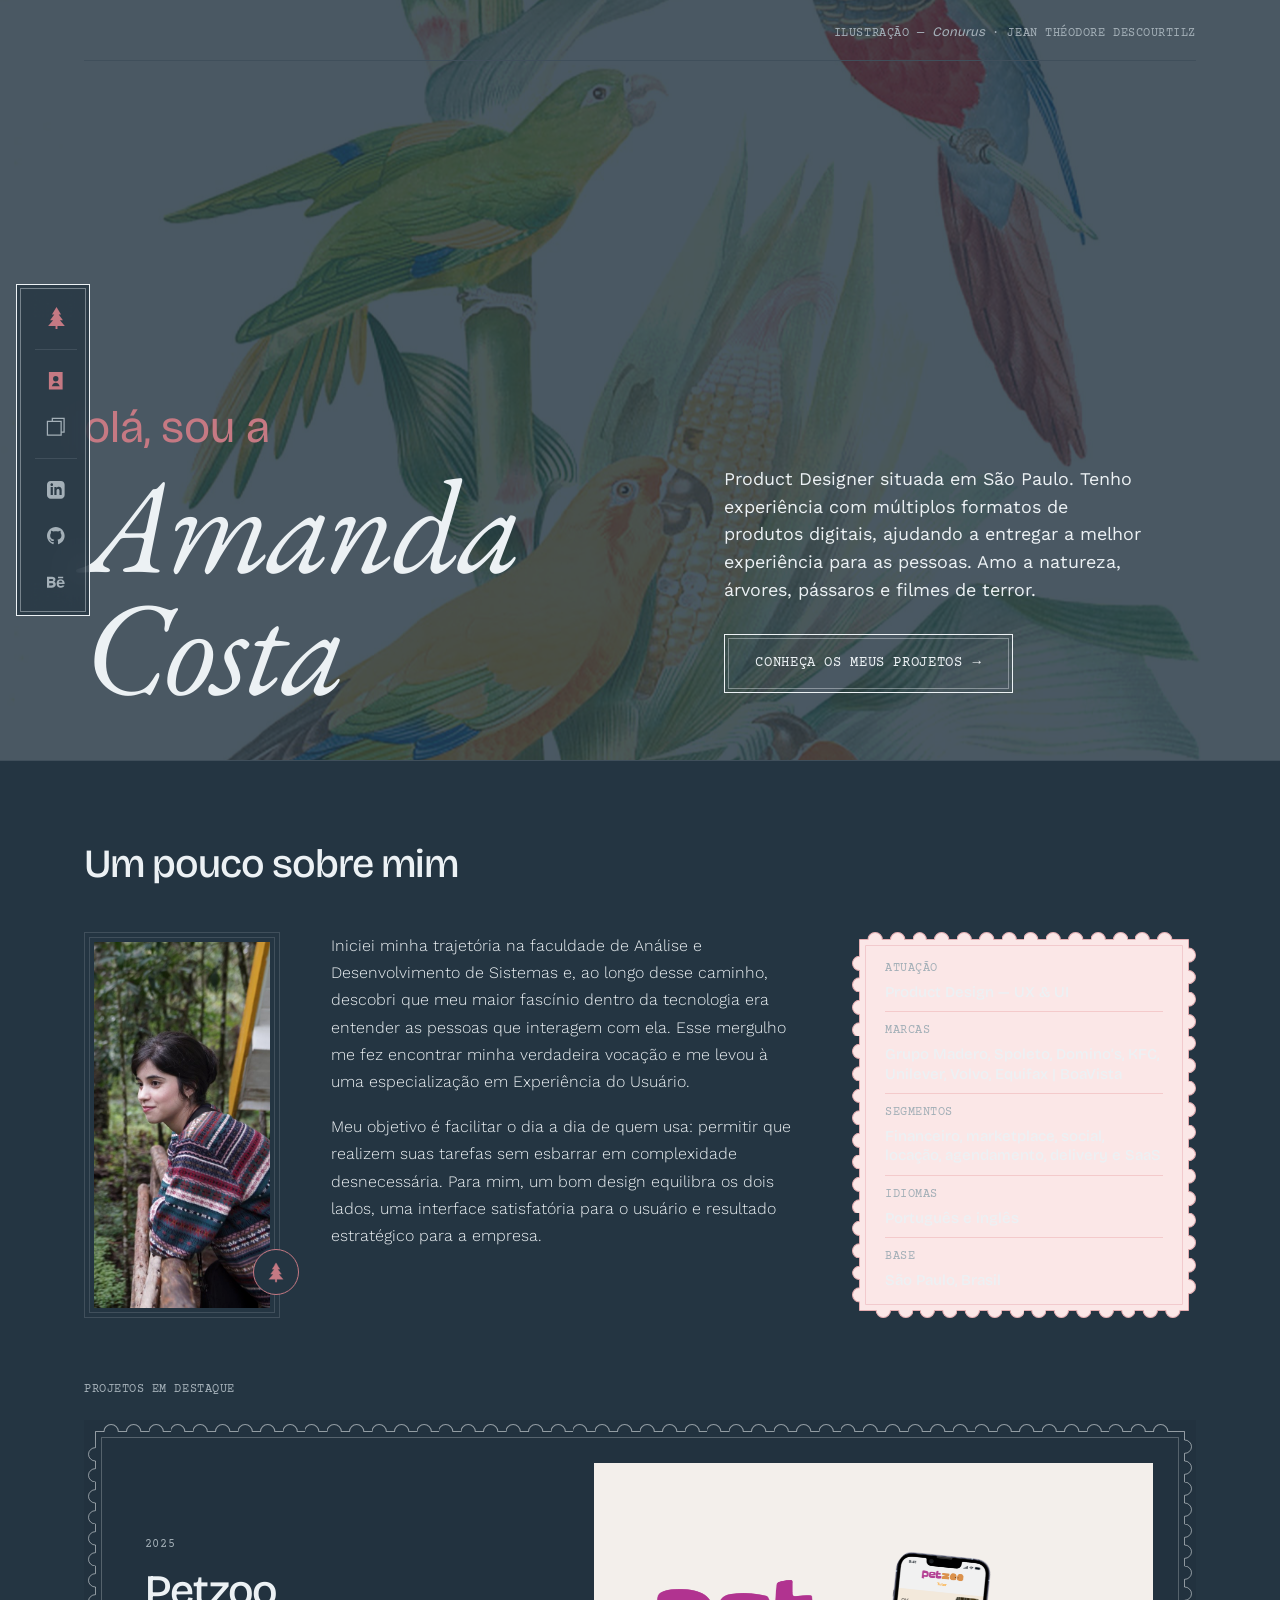
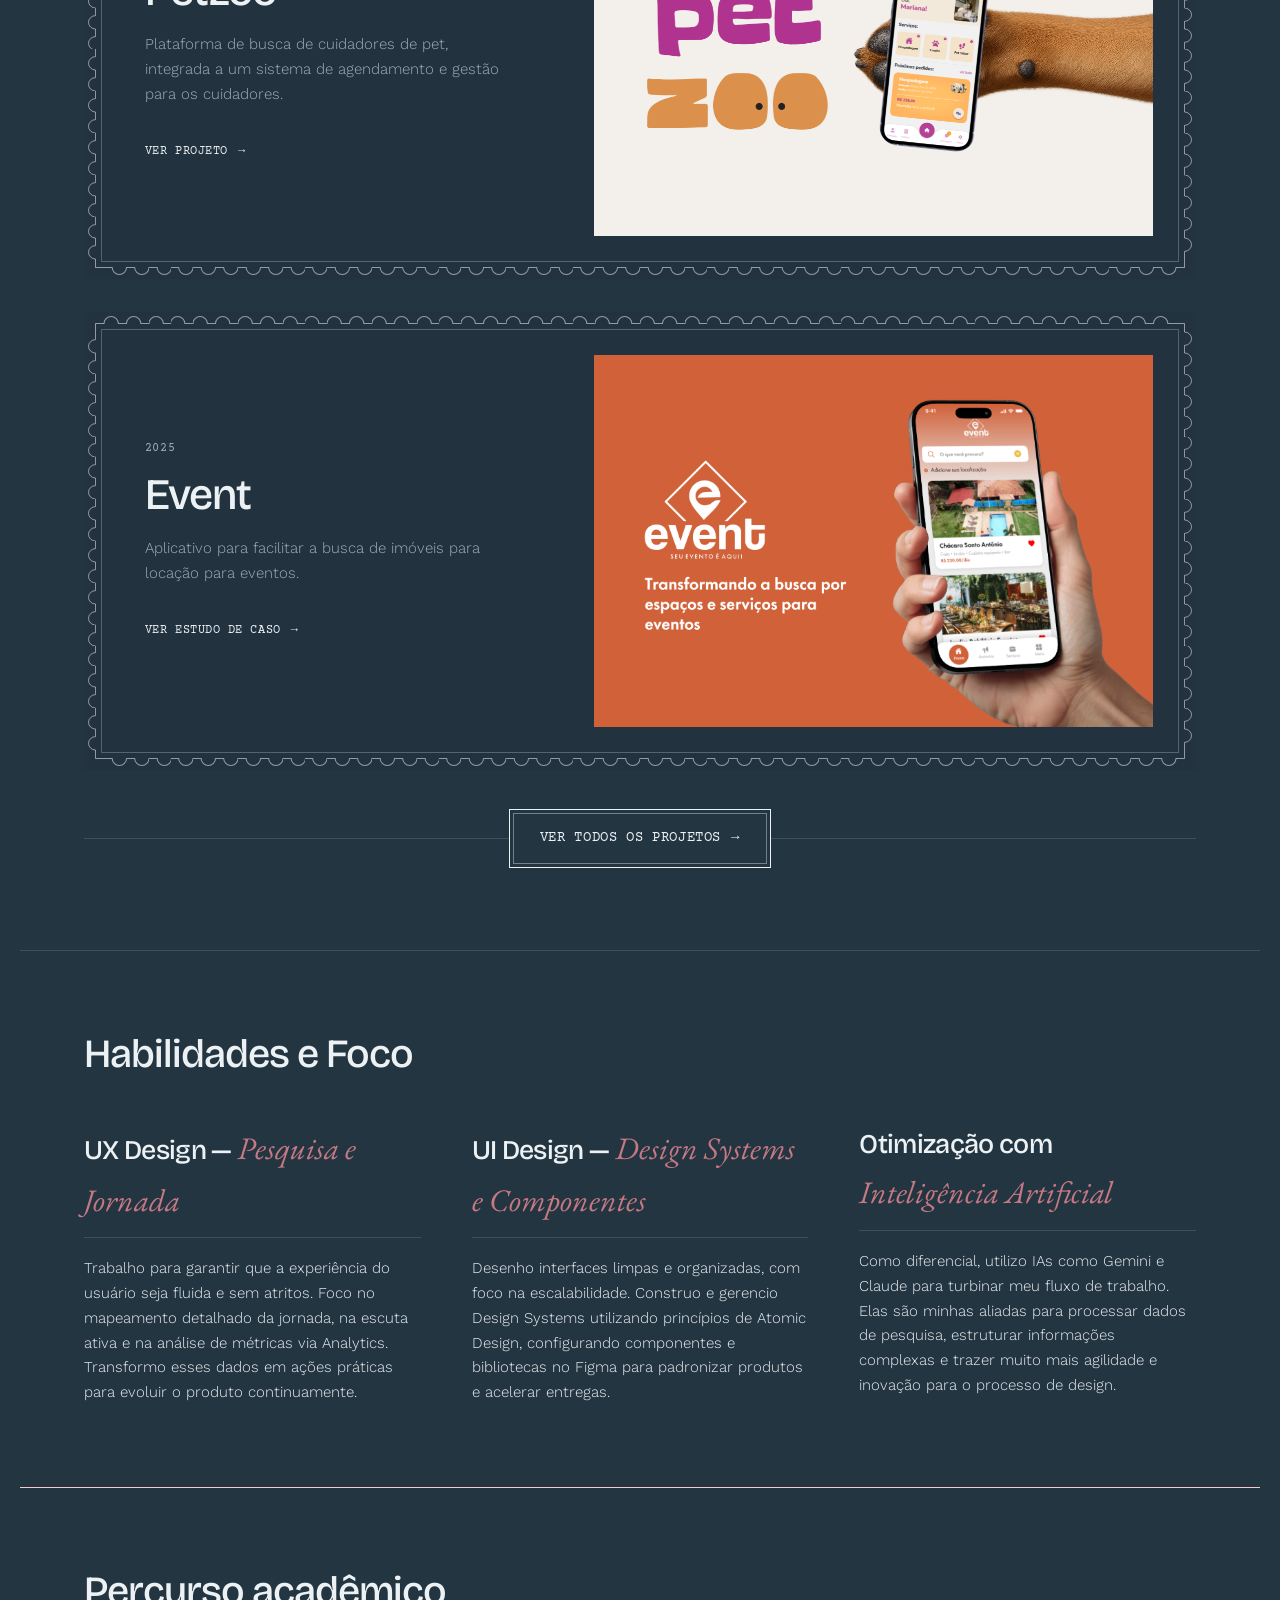
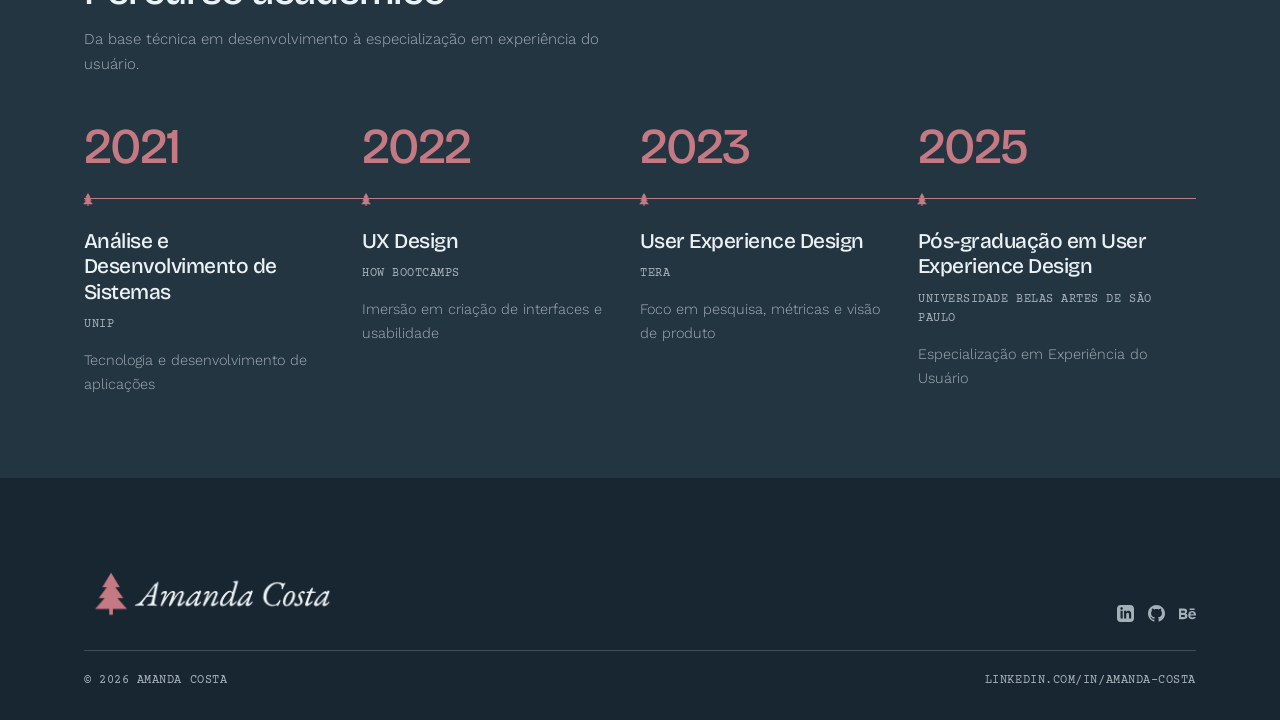
==== commit b9fec1c8: "Troca o cabeçalho do desktop por uma dock lateral No desktop a navegação vira uma dock fixa na later" ====
--- a/index.html
+++ b/index.html
@@ -11,16 +11,19 @@
   <meta property="og:description" content="Portfólio de Amanda Costa, product designer com foco em UX, UI e design systems. Projetos para Grupo Madero, Spoleto, Domino’s e KFC.">
   <meta property="og:image" content="https://amandacosta.net/img/capa-petzoo.png">
   <meta name="theme-color" content="#22323f">
+  <!-- O .ico vem primeiro de propósito: o Safari pega o primeiro rel="icon"
+       da lista e não desenha SVG aí. Com o SVG na frente ele fica sem ícone e
+       cai no quadrado com a letra do site. -->
+  <link rel="icon" href="favicon.ico" sizes="16x16 32x32 48x48 64x64">
   <link rel="icon" type="image/svg+xml" href="img/favicon.svg">
-  <link rel="icon" href="favicon.ico" sizes="16x16 32x32 48x48 64x64">
   <link rel="icon" type="image/png" sizes="128x128" href="img/favicon-128.png">
   <link rel="icon" type="image/png" sizes="512x512" href="img/favicon-512.png">
   <link rel="apple-touch-icon" href="img/favicon-512.png">
   <link rel="preconnect" href="https://fonts.googleapis.com">
   <link rel="preconnect" href="https://fonts.gstatic.com" crossorigin>
   <link href="https://fonts.googleapis.com/css2?family=Bricolage+Grotesque:opsz,wght@12..96,300..800&family=Courier+Prime:wght@400;700&family=EB+Garamond:ital,wght@1,400;1,500&family=Work+Sans:wght@300;400;500&display=swap" rel="stylesheet">
-  <link rel="stylesheet" href="styleguide.css?v=202608282214">
-  <link rel="stylesheet" href="style.css?v=202608282214">
+  <link rel="stylesheet" href="styleguide.css?v=202609111543">
+  <link rel="stylesheet" href="style.css?v=202609111543">
   <script>document.documentElement.classList.add('js');</script>
 </head>
 
@@ -35,16 +38,6 @@
       <a class="site-header__logo" href="index.html">
         <img src="img/logo-claro.png" alt="Amanda Costa" width="1040" height="240">
       </a>
-      <nav class="nav" aria-label="Principal">
-        <a href="index.html" aria-current="page">Sobre</a>
-        <a href="projetos/index.html">Projetos</a>
-        <a href="curriculo.html">Currículo</a>
-      </nav>
-      <div class="social">
-      <a href="https://www.linkedin.com/in/amanda-costa-142053214/" target="_blank" rel="noopener" aria-label="LinkedIn"><svg xmlns="http://www.w3.org/2000/svg" viewBox="0 0 24 24" fill="currentColor" aria-hidden="true"><path d="M19 0h-14c-2.761 0-5 2.239-5 5v14c0 2.761 2.239 5 5 5h14c2.762 0 5-2.239 5-5v-14c0-2.761-2.238-5-5-5zm-11 19h-3v-11h3v11zm-1.5-12.268c-.966 0-1.75-.79-1.75-1.764s.784-1.764 1.75-1.764 1.75.79 1.75 1.764-.783 1.764-1.75 1.764zm13.5 12.268h-3v-5.604c0-3.368-4-3.113-4 0v5.604h-3v-11h3v1.765c1.396-2.586 7-2.777 7 2.476v6.759z"/></svg></a>
-      <a href="https://github.com/amanda-costa" target="_blank" rel="noopener" aria-label="GitHub"><svg xmlns="http://www.w3.org/2000/svg" viewBox="0 0 24 24" fill="currentColor" aria-hidden="true"><path d="M12 0c-6.626 0-12 5.373-12 12 0 5.302 3.438 9.8 8.207 11.387.599.111.793-.261.793-.577v-2.234c-3.338.726-4.033-1.416-4.033-1.416-.546-1.387-1.333-1.756-1.333-1.756-1.089-.745.083-.729.083-.729 1.205.084 1.839 1.237 1.839 1.237 1.07 1.834 2.807 1.304 3.492.997.107-.775.418-1.305.762-1.604-2.665-.305-5.467-1.334-5.467-5.931 0-1.311.469-2.381 1.236-3.221-.124-.303-.535-1.524.117-3.176 0 0 1.008-.322 3.301 1.23.957-.266 1.983-.399 3.003-.404 1.02.005 2.047.138 3.006.404 2.291-1.552 3.297-1.23 3.297-1.23.653 1.653.242 2.874.118 3.176.77.84 1.235 1.911 1.235 3.221 0 4.609-2.807 5.624-5.479 5.921.43.372.823 1.102.823 2.222v3.293c0 .319.192.694.801.576 4.765-1.589 8.199-6.086 8.199-11.386 0-6.627-5.373-12-12-12z"/></svg></a>
-      <a href="https://www.behance.net/amandacosta72" target="_blank" rel="noopener" aria-label="Behance"><svg xmlns="http://www.w3.org/2000/svg" viewBox="0 0 24 24" fill="currentColor" aria-hidden="true"><path d="M22 7h-7v-2h7v2zm1.726 10c-.442 1.297-2.029 3-5.101 3-3.074 0-5.564-1.729-5.564-5.675 0-3.91 2.325-5.92 5.466-5.92 3.082 0 4.964 1.782 5.375 4.426.078.506.109 1.188.095 2.14h-8.027c.13 3.211 3.483 3.312 4.588 2.029h3.168zm-7.686-4h5.025c-.154-1.545-1.085-2.348-2.537-2.348-1.49 0-2.285.852-2.488 2.348zm-9.574 6.988h-6.466v-14.967h6.953c5.476.081 5.58 5.444 2.72 6.906 3.461 1.26 3.577 8.061-3.207 8.061zm-3.466-8.988h3.584c2.508 0 2.906-3-.312-3h-3.272v3zm3.391 3h-3.391v3.016h3.341c3.055 0 2.868-3.016.05-3.016z"/></svg></a>
-      </div>
       <button class="menu-toggle" id="menuToggle" aria-expanded="false" aria-controls="menuPanel">Menu</button>
     </div>
     <div class="menu-panel" id="menuPanel">
@@ -52,7 +45,6 @@
         <nav class="menu-panel__nav" aria-label="Principal">
           <a href="index.html" aria-current="page"><svg class="marca" viewBox="0 0 316 416" aria-hidden="true" focusable="false"><path d="M158 0 244 142 72 142Z M158 84 280 250 36 250Z M158 176 316 359 0 359Z M140 359 176 359 176 416 140 416Z"/></svg><span>Sobre</span></a>
           <a href="projetos/index.html"><svg class="marca" viewBox="0 0 316 416" aria-hidden="true" focusable="false"><path d="M158 0 244 142 72 142Z M158 84 280 250 36 250Z M158 176 316 359 0 359Z M140 359 176 359 176 416 140 416Z"/></svg><span>Projetos</span></a>
-          <a href="curriculo.html"><svg class="marca" viewBox="0 0 316 416" aria-hidden="true" focusable="false"><path d="M158 0 244 142 72 142Z M158 84 280 250 36 250Z M158 176 316 359 0 359Z M140 359 176 359 176 416 140 416Z"/></svg><span>Currículo</span></a>
         </nav>
         <div class="menu-panel__pe">
           <span class="menu-panel__rotulo">Onde me achar</span>
@@ -65,6 +57,17 @@
       </div>
     </div>
   </header>
+
+  <nav class="dock" aria-label="Principal">
+    <a class="dock__inicio" href="index.html" aria-label="Amanda Costa — início"><svg class="dock__pinheiro" viewBox="0 0 316 416" aria-hidden="true" focusable="false"><path d="M158 0 244 142 72 142Z M158 84 280 250 36 250Z M158 176 316 359 0 359Z M140 359 176 359 176 416 140 416Z"/></svg></a>
+    <span class="dock__fio" aria-hidden="true"></span>
+    <a class="dock__item" href="index.html" aria-label="Sobre" aria-current="page"><svg class="dock__icone" viewBox="0 0 24 24" fill="currentColor" aria-hidden="true" focusable="false"><path fill-rule="evenodd" d="M5 3H19V21H5ZM14.75 10a2.75 2.75 0 1 1-5.5 0a2.75 2.75 0 1 1 5.5 0ZM8 17.5C8.8 15.1 10.2 14 12 14S15.2 15.1 16 17.5Z"/></svg><span class="dock__rotulo" aria-hidden="true">Sobre</span></a>
+    <a class="dock__item" href="projetos/index.html" aria-label="Projetos"><svg class="dock__icone" viewBox="0 0 24 24" fill="none" stroke="currentColor" stroke-width="1.25" aria-hidden="true" focusable="false"><path d="M8.5 6.5v-3h12v14h-3" vector-effect="non-scaling-stroke"/><rect x="3.5" y="6.5" width="14" height="14" vector-effect="non-scaling-stroke"/></svg><span class="dock__rotulo" aria-hidden="true">Projetos</span></a>
+    <span class="dock__fio" aria-hidden="true"></span>
+    <a class="dock__item" href="https://www.linkedin.com/in/amanda-costa-142053214/" target="_blank" rel="noopener" aria-label="LinkedIn"><svg class="dock__icone dock__icone--rede" viewBox="0 0 24 24" fill="currentColor" aria-hidden="true" focusable="false"><path d="M19 0h-14c-2.761 0-5 2.239-5 5v14c0 2.761 2.239 5 5 5h14c2.762 0 5-2.239 5-5v-14c0-2.761-2.238-5-5-5zm-11 19h-3v-11h3v11zm-1.5-12.268c-.966 0-1.75-.79-1.75-1.764s.784-1.764 1.75-1.764 1.75.79 1.75 1.764-.783 1.764-1.75 1.764zm13.5 12.268h-3v-5.604c0-3.368-4-3.113-4 0v5.604h-3v-11h3v1.765c1.396-2.586 7-2.777 7 2.476v6.759z"/></svg><span class="dock__rotulo" aria-hidden="true">LinkedIn</span></a>
+    <a class="dock__item" href="https://github.com/amanda-costa" target="_blank" rel="noopener" aria-label="GitHub"><svg class="dock__icone dock__icone--rede" viewBox="0 0 24 24" fill="currentColor" aria-hidden="true" focusable="false"><path d="M12 0c-6.626 0-12 5.373-12 12 0 5.302 3.438 9.8 8.207 11.387.599.111.793-.261.793-.577v-2.234c-3.338.726-4.033-1.416-4.033-1.416-.546-1.387-1.333-1.756-1.333-1.756-1.089-.745.083-.729.083-.729 1.205.084 1.839 1.237 1.839 1.237 1.07 1.834 2.807 1.304 3.492.997.107-.775.418-1.305.762-1.604-2.665-.305-5.467-1.334-5.467-5.931 0-1.311.469-2.381 1.236-3.221-.124-.303-.535-1.524.117-3.176 0 0 1.008-.322 3.301 1.23.957-.266 1.983-.399 3.003-.404 1.02.005 2.047.138 3.006.404 2.291-1.552 3.297-1.23 3.297-1.23.653 1.653.242 2.874.118 3.176.77.84 1.235 1.911 1.235 3.221 0 4.609-2.807 5.624-5.479 5.921.43.372.823 1.102.823 2.222v3.293c0 .319.192.694.801.576 4.765-1.589 8.199-6.086 8.199-11.386 0-6.627-5.373-12-12-12z"/></svg><span class="dock__rotulo" aria-hidden="true">GitHub</span></a>
+    <a class="dock__item" href="https://www.behance.net/amandacosta72" target="_blank" rel="noopener" aria-label="Behance"><svg class="dock__icone dock__icone--rede" viewBox="0 0 24 24" fill="currentColor" aria-hidden="true" focusable="false"><path d="M22 7h-7v-2h7v2zm1.726 10c-.442 1.297-2.029 3-5.101 3-3.074 0-5.564-1.729-5.564-5.675 0-3.91 2.325-5.92 5.466-5.92 3.082 0 4.964 1.782 5.375 4.426.078.506.109 1.188.095 2.14h-8.027c.13 3.211 3.483 3.312 4.588 2.029h3.168zm-7.686-4h5.025c-.154-1.545-1.085-2.348-2.537-2.348-1.49 0-2.285.852-2.488 2.348zm-9.574 6.988h-6.466v-14.967h6.953c5.476.081 5.58 5.444 2.72 6.906 3.461 1.26 3.577 8.061-3.207 8.061zm-3.466-8.988h3.584c2.508 0 2.906-3-.312-3h-3.272v3zm3.391 3h-3.391v3.016h3.341c3.055 0 2.868-3.016.05-3.016z"/></svg><span class="dock__rotulo" aria-hidden="true">Behance</span></a>
+  </nav>
 
   <main id="conteudo">
 
@@ -197,91 +200,7 @@
       </div>
     </section>
 
-    <!-- 04 · Experiência -->
-    <section class="section" id="experiencia" data-bg="papel">
-      <div class="shell">
-      <div class="section-head">
-        <div>
-          <h2>Trajetória profissional</h2>
-          <p class="section-note">Produtos digitais para marcas de grande alcance e para
-            operações de financeiro, marketplace, locação, agendamento e SaaS.</p>
-        </div>
-      </div>
-      <ol class="tempo">
-        <li class="tempo__item reveal" style="--d:0">
-          <span class="tempo__ano" aria-hidden="true">2026</span>
-          <div class="tempo__quando">
-            <svg class="marca" viewBox="0 0 316 416" aria-hidden="true" focusable="false"><path d="M158 0 244 142 72 142Z M158 84 280 250 36 250Z M158 176 316 359 0 359Z M140 359 176 359 176 416 140 416Z"/></svg>
-            <span class="label">jul 2026 — o momento</span>
-          </div>
-          <div class="tempo__oque">
-            <h3>Experience Designer — Pleno</h3>
-            <p class="tempo__org">Equifax | BoaVista · Barueri, SP · Híbrido</p>
-            <p>Atuação focada no design de produtos e na melhoria contínua de interfaces, utilizando as práticas de Customer Experience (CX) e a análise da Voz do Cliente (VoC) como ferramentas estratégicas complementares para embasar e validar as decisões de design.</p>
-            <div class="detalhe" id="exp-cx">
-              <ul class="detalhe__lista">
-              <li><strong>Evolução de Jornadas e Portais:</strong> Mapeamento aprofundado de jornadas do usuário e condução do redesign de portais de clientes. Estruturação de materiais de apoio focados em melhorar a usabilidade e reduzir fricções, impactando diretamente na redução de chamados de suporte.</li>
-              <li><strong>Melhorias no Portal Financeiro:</strong> Atuação dedicada a evoluir a usabilidade da plataforma. Conduzi o redesign da fatura para simplificar e promover o entendimento do cliente em relação as informações e aos dados de consumo. Desenvolvi soluções focadas em UI e Arquitetura da Informação para garantir clareza e facilitar a navegação entre fluxos complexos.</li>
-              <li><strong>Alinhamento Estratégico (Design e Operação):</strong> Trabalho colaborativo e contínuo com as equipes de Produto e Suporte, traduzindo dados quantitativos e feedbacks qualitativos da operação em soluções de design de interface e experiência cada vez mais assertivas.</li>
-              </ul>
-            </div>
-            <button class="detalhe__botao" type="button" aria-expanded="false" aria-controls="exp-cx">
-              <span class="detalhe__rotulo">Ver detalhes</span>
-              <span class="detalhe__sinal" aria-hidden="true"></span>
-            </button>
-          </div>
-        </li>
-        <li class="tempo__item reveal" style="--d:1">
-          <span class="tempo__ano" aria-hidden="true">2025</span>
-          <div class="tempo__quando">
-            <svg class="marca" viewBox="0 0 316 416" aria-hidden="true" focusable="false"><path d="M158 0 244 142 72 142Z M158 84 280 250 36 250Z M158 176 316 359 0 359Z M140 359 176 359 176 416 140 416Z"/></svg>
-            <span class="label">set 2025 — jul 2026</span>
-          </div>
-          <div class="tempo__oque">
-            <h3>UX/UI Designer — Pleno</h3>
-            <p class="tempo__org">Equifax | BoaVista · Barueri, SP · Híbrido</p>
-            <p>Responsável por estruturar e evoluir plataformas internas e externas, liderando o design de ponta a ponta com uma abordagem fortemente orientada a dados (data-driven) e foco em eficiência operacional.</p>
-            <div class="detalhe" id="exp-ux">
-              <ul class="detalhe__lista">
-              <li><strong>Design Zero-to-One:</strong> Liderança no design completo do produto Access Manager. O processo abrangeu desde estudos de mercado e definição da arquitetura da informação até a criação de interfaces acessíveis e validação de viabilidade técnica frente aos sistemas legados.</li>
-              <li><strong>UX Research e Validação com Dados:</strong> Análise contínua de volumetria de chamados e casos de uso para identificar reais pontos de dor na jornada do usuário. Esse acompanhamento constante permitiu validar hipóteses de design com precisão e mensurar o impacto das entregas.</li>
-              <li><strong>Inovação e Automação no Design:</strong> Utilização de Inteligência Artificial (Gemini e NotebookLM) para sintetizar e agilizar a análise de dados de pesquisa de UX. Construção de dashboards operacionais no Looker Studio para acompanhar o impacto do design nos números do negócio, além do uso de Apps Script para estruturação de páginas.</li>
-              </ul>
-            </div>
-            <button class="detalhe__botao" type="button" aria-expanded="false" aria-controls="exp-ux">
-              <span class="detalhe__rotulo">Ver detalhes</span>
-              <span class="detalhe__sinal" aria-hidden="true"></span>
-            </button>
-          </div>
-        </li>
-        <li class="tempo__item reveal" style="--d:2">
-          <span class="tempo__ano" aria-hidden="true">2023</span>
-          <div class="tempo__quando">
-            <svg class="marca" viewBox="0 0 316 416" aria-hidden="true" focusable="false"><path d="M158 0 244 142 72 142Z M158 84 280 250 36 250Z M158 176 316 359 0 359Z M140 359 176 359 176 416 140 416Z"/></svg>
-            <span class="label">ago 2023 — jun 2025</span>
-          </div>
-          <div class="tempo__oque">
-            <h3>UI/UX Designer</h3>
-            <p class="tempo__org">Alphacode IT Solutions · São Paulo, SP · Presencial</p>
-            <p>Atuei no ciclo completo de design (end-to-end) em um ambiente dinâmico de consultoria, projetando aplicativos mobile, sites e CRMs para grandes contas do mercado (como Madero, KFC, Domino’s, Unilever e Volvo) em segmentos como bancos digitais, delivery e marketplaces.</p>
-            <div class="detalhe" id="exp-alpha">
-              <ul class="detalhe__lista">
-              <li><strong>Design de Interfaces e Usabilidade:</strong> Responsável pela criação de fluxos de navegação (user flows), wireframes e protótipos de alta fidelidade, sempre com foco em usabilidade avançada e otimização de conversão para produtos de alto tráfego.</li>
-              <li><strong>Construção de Design Systems:</strong> Liderei a criação e estruturação de bibliotecas de componentes do zero. Esse trabalho garantiu consistência visual através de múltiplos produtos e escalabilidade técnica para os times de desenvolvimento.</li>
-              <li><strong>Discovery e Qualidade de Entrega:</strong> Conduzi imersões em modelos de negócio, benchmarks e testes de usabilidade. Na ponta final do processo, atuei lado a lado com os desenvolvedores, garantindo a viabilidade técnica das propostas, realizando o handoff detalhado e conduzindo auditorias de design (Design QA) em ambiente de homologação.</li>
-              </ul>
-            </div>
-            <button class="detalhe__botao" type="button" aria-expanded="false" aria-controls="exp-alpha">
-              <span class="detalhe__rotulo">Ver detalhes</span>
-              <span class="detalhe__sinal" aria-hidden="true"></span>
-            </button>
-          </div>
-        </li>
-      </ol>
-      </div>
-    </section>
-
-    <!-- 05 · Formação -->
+    <!-- 04 · Formação -->
     <section class="section section--rosa shell" data-bg="rosa">
       <div class="section-head">
         <div>
@@ -353,7 +272,7 @@
     </div>
   </footer>
 
-  <script src="js/site.js?v=202608282214" defer></script>
+  <script src="js/site.js?v=202609111543" defer></script>
 </body>
 
 </html>
--- a/style.css
+++ b/style.css
@@ -215,34 +215,6 @@
   width: auto;
 }
 
-.nav {
-  display: flex;
-  gap: 28px;
-  align-items: center;
-}
-
-.nav a {
-  font-family: var(--font-label);
-  font-weight: 400;
-  font-size: 12px;
-  letter-spacing: var(--label-tracking);
-  text-transform: uppercase;
-  text-decoration: none;
-  color: var(--muted);
-  padding-block: 4px;
-  border-bottom: var(--hair) solid transparent;
-  transition: color 0.2s, border-color 0.2s;
-}
-
-.nav a:hover {
-  color: var(--fg);
-  border-bottom-color: var(--rosa);
-}
-
-.nav a[aria-current='page'] {
-  color: var(--fg);
-  border-bottom-color: var(--fg);
-}
 
 .social {
   display: flex;
@@ -267,7 +239,7 @@
 
 /* Botão de menu — o mesmo selo dos outros botões, em escala de cabeçalho */
 .menu-toggle {
-  display: none;
+  display: block;
   position: relative;
   background: none;
   border: var(--hair) solid var(--rule);
@@ -424,6 +396,156 @@
 }
 
 /* ==========================================================================
+   Dock (desktop) — a navegação fica numa barra fixa na lateral esquerda, como
+   o Dock do macOS: ícones que crescem perto do cursor, rótulo ao lado e a
+   página atual com o ícone cheio, em rosa.
+   ========================================================================== */
+
+/* No celular o menu de tela cheia continua sendo a navegação */
+.dock {
+  display: none;
+}
+
+@media (min-width: 761px) {
+  /* A dock carrega a marca e a navegação: o cabeçalho, com o botão Menu e o
+     painel dentro dele, só existe no celular. */
+  .site-header {
+    display: none;
+  }
+
+  html {
+    scroll-padding-top: 24px;
+  }
+
+  /* Se o menu estava aberto quando a janela alargou, não deixa a página presa */
+  body.menu-aberto {
+    overflow: visible;
+  }
+
+  /* Petróleo fixo translúcido, e não var(--bg): o --bg é interpolado pela
+     rolagem, e a dock atravessa trechos claros e escuros. O desfoque segura a
+     leitura dos ícones sobre as pranchas. A borda é a do botão-selo: fio
+     externo e um segundo fio recuado 3px, a 40%. */
+  .dock {
+    --tile: 42px;
+    position: fixed;
+    left: 16px;
+    top: 50%;
+    z-index: 90;
+    display: flex;
+    flex-direction: column;
+    align-items: flex-start;
+    gap: 4px;
+    padding: 12px 12px 12px 18px;
+    color: var(--on-dark);
+    background-color: oklch(.31 .032 243 / .72);
+    -webkit-backdrop-filter: blur(14px);
+    backdrop-filter: blur(14px);
+    border: var(--hair) solid currentColor;
+    transform: translateY(-50%);
+  }
+
+  .dock::before {
+    content: '';
+    position: absolute;
+    inset: 3px;
+    border: var(--hair) solid currentColor;
+    opacity: 0.4;
+    pointer-events: none;
+  }
+
+  /* --s vem do JS: 1 em repouso, até 1,5 sob o cursor. Os ícones crescem
+     para longe da borda da tela, como no Dock encostado à esquerda. */
+  .dock__item {
+    position: relative;
+    display: grid;
+    place-items: center;
+    width: calc(var(--tile) * var(--s, 1));
+    height: calc(var(--tile) * var(--s, 1));
+    color: var(--muted-on-dark);
+    transition: width 0.16s ease-out, height 0.16s ease-out, color 0.2s;
+  }
+
+  .dock__item:hover,
+  .dock__item:focus-visible {
+    color: var(--on-dark);
+  }
+
+  /* Página atual: o build troca o ícone pela versão cheia, e aqui ele fica rosa */
+  .dock__item[aria-current='page'] {
+    color: var(--rosa);
+  }
+
+  .dock__icone {
+    width: 56%;
+    height: 56%;
+  }
+
+  /* As marcas das redes são cheias e pesam mais que os ícones de traço */
+  .dock__icone--rede {
+    width: 42%;
+    height: 42%;
+  }
+
+  .dock__fio {
+    align-self: stretch;
+    height: var(--hair);
+    margin-block: 6px;
+    background-color: var(--rule-dark);
+  }
+
+  /* A marca no topo não cresce sob o cursor: é assinatura, não item de menu */
+  .dock__inicio {
+    display: grid;
+    place-items: center;
+    width: var(--tile);
+    height: var(--tile);
+  }
+
+  .dock__pinheiro {
+    width: 17px;
+    height: 22px;
+    fill: var(--rosa);
+  }
+
+  .dock__rotulo {
+    position: absolute;
+    left: calc(100% + 22px);
+    top: 50%;
+    padding: 5px 10px 4px;
+    font-family: var(--font-label);
+    font-size: 12px;
+    font-weight: 400;
+    letter-spacing: var(--label-tracking);
+    text-transform: uppercase;
+    line-height: 1.4;
+    white-space: nowrap;
+    color: var(--on-dark);
+    background-color: var(--petroleo);
+    border: var(--hair) solid var(--rule-dark);
+    opacity: 0;
+    visibility: hidden;
+    transform: translate(-4px, -50%);
+    transition: opacity 0.18s, visibility 0.18s, transform 0.18s;
+    pointer-events: none;
+  }
+
+  .dock__item:hover .dock__rotulo,
+  .dock__item:focus-visible .dock__rotulo {
+    opacity: 1;
+    visibility: visible;
+    transform: translate(0, -50%);
+  }
+}
+
+@media (min-width: 761px) and (prefers-reduced-motion: reduce) {
+  .dock__item,
+  .dock__rotulo {
+    transition: none;
+  }
+}
+
+/* ==========================================================================
    Hero — prancha sangrando na tela inteira, sob um véu de papel frio
    ========================================================================== */
 
@@ -438,6 +560,14 @@
   min-height: min(86svh, 760px);
   margin-top: -62px;
   padding-top: 62px;
+}
+
+/* No desktop não há cabeçalho para o hero passar por baixo */
+@media (min-width: 761px) {
+  .hero {
+    margin-top: 0;
+    padding-top: 0;
+  }
 }
 
 /* O fundo sangra até as bordas; o hero__inner respeita a grade da página. */
@@ -1678,11 +1808,6 @@
     padding: 6px 4px 10px;
   }
 
-  .nav,
-  .site-header__inner .social {
-    display: none;
-  }
-
   .menu-toggle {
     display: block;
     margin-left: auto;
